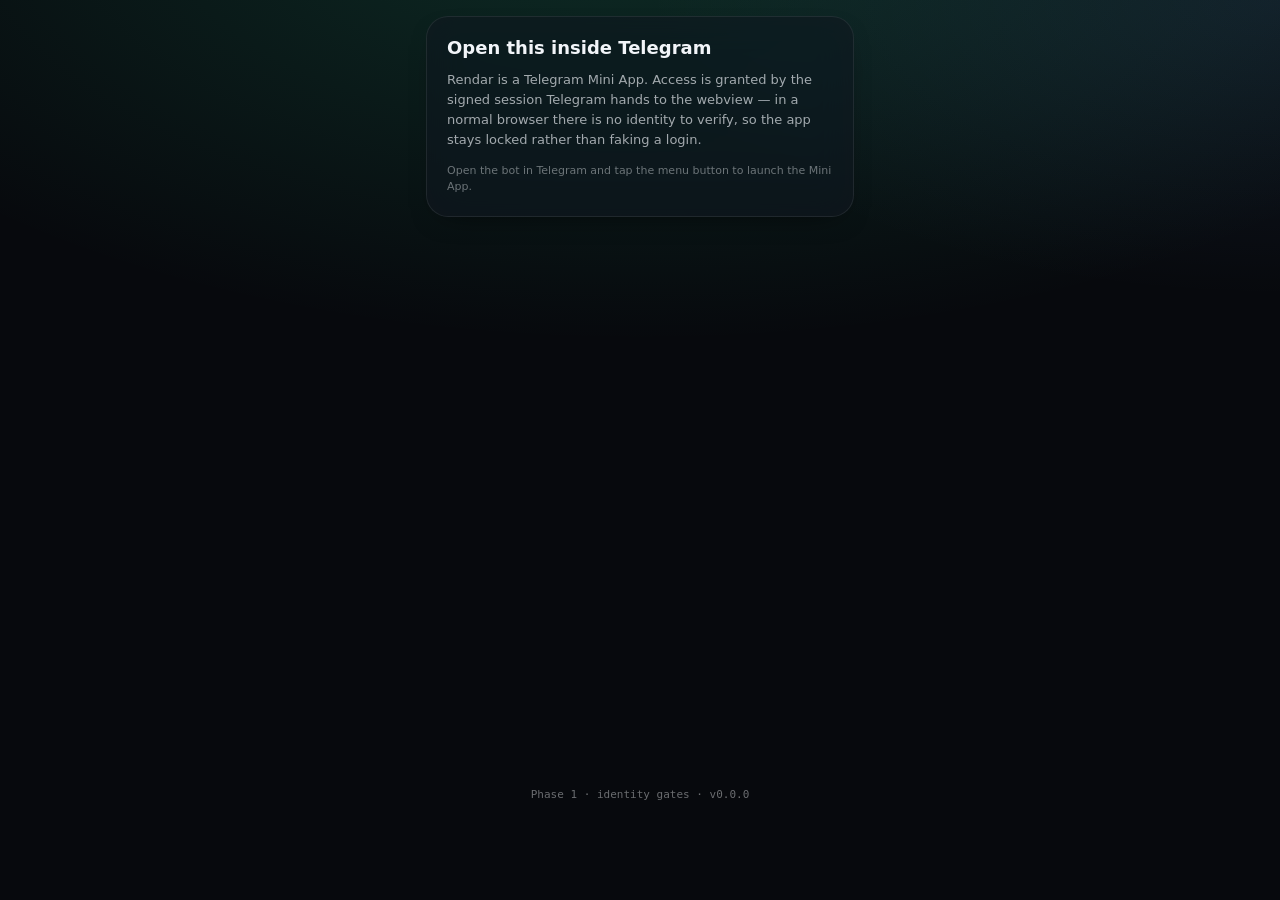
==== index.html @ be764ede "first upload" ====
<!doctype html>
<html lang="en" data-theme="dark">
  <head>
    <meta charset="utf-8" />
    <meta name="viewport" content="width=device-width, initial-scale=1, viewport-fit=cover, maximum-scale=1" />
    <meta name="color-scheme" content="dark" />
    <meta name="theme-color" content="#07090d" />
    <meta name="robots" content="noindex, nofollow" />
    <title>Rendar</title>
    <!-- Telegram's Mini App SDK. Loaded before the bundle so window.Telegram is ready. -->
    <script src="https://telegram.org/js/telegram-web-app.js"></script>
    <script type="module" crossorigin src="./assets/index-cd5sBOct.js"></script>
    <link rel="stylesheet" crossorigin href="./assets/index-Dy7bdmAU.css">
  </head>
  <body>
    <div id="root"></div>
    <noscript>This app requires JavaScript.</noscript>
  </body>
</html>
---- assets/index-Dy7bdmAU.css ----
:root{color-scheme:dark;--bg-base: #07090d;--bg-deep: #04060a;--surface-1: rgba(255, 255, 255, .045);--surface-2: rgba(255, 255, 255, .07);--surface-3: rgba(255, 255, 255, .1);--surface-solid: #0d1117;--hairline: rgba(255, 255, 255, .08);--hairline-strong: rgba(255, 255, 255, .14);--text-primary: #f2f5f9;--text-secondary: rgba(242, 245, 249, .66);--text-muted: rgba(242, 245, 249, .42);--accent: #2ee6a8;--accent-strong: #14c98e;--accent-soft: rgba(46, 230, 168, .14);--usdt: #26a17b;--gold: #f5c451;--gold-soft: rgba(245, 196, 81, .16);--danger: #ff5f6d;--danger-soft: rgba(255, 95, 109, .14);--warning: #ffb020;--info: #6ea8ff;--grad-brand: linear-gradient(135deg, #2ee6a8 0%, #26a17b 55%, #1d7c66 100%);--grad-card: linear-gradient(160deg, rgba(46, 230, 168, .16) 0%, rgba(38, 161, 123, .06) 42%, rgba(255, 255, 255, .02) 100%);--grad-gold: linear-gradient(135deg, #f7d67a 0%, #f5c451 50%, #d99b2b 100%);--grad-sheen: linear-gradient(115deg, transparent 20%, rgba(255, 255, 255, .14) 42%, transparent 62%);--grad-page: radial-gradient(120% 80% at 50% -10%, rgba(46, 230, 168, .16) 0%, transparent 60%), radial-gradient(90% 60% at 100% 0%, rgba(110, 168, 255, .1) 0%, transparent 55%), var(--bg-base);--glass-bg: rgba(18, 23, 31, .62);--glass-border: 1px solid var(--hairline);--glass-blur: saturate(160%) blur(18px);--shadow-soft: 0 10px 30px -18px rgba(0, 0, 0, .9);--shadow-lift: 0 22px 48px -28px rgba(0, 0, 0, .95);--glow-accent: 0 0 0 1px rgba(46, 230, 168, .22), 0 18px 42px -26px rgba(46, 230, 168, .55);--radius-sm: 10px;--radius-md: 16px;--radius-lg: 22px;--radius-xl: 28px;--radius-pill: 999px;--space-1: 4px;--space-2: 8px;--space-3: 12px;--space-4: 16px;--space-5: 20px;--space-6: 24px;--space-7: 32px;--space-8: 40px;--font-sans: "Inter", "Segoe UI", "Noto Sans Bengali", system-ui, -apple-system, sans-serif;--font-mono: "SF Mono", "JetBrains Mono", "Roboto Mono", ui-monospace, monospace;--fs-xs: 11px;--fs-sm: 13px;--fs-md: 15px;--fs-lg: 18px;--fs-xl: 22px;--fs-2xl: 30px;--fs-3xl: 38px;--ease-out: cubic-bezier(.22, 1, .36, 1);--ease-spring: cubic-bezier(.34, 1.56, .64, 1);--dur-fast: .14s;--dur-base: .24s;--dur-slow: .42s;--app-max-width: 460px;--nav-height: 64px;--safe-bottom: env(safe-area-inset-bottom, 0px);--safe-top: env(safe-area-inset-top, 0px)}@media(prefers-reduced-motion:reduce){:root{--dur-fast: 1ms;--dur-base: 1ms;--dur-slow: 1ms}}*,*:before,*:after{box-sizing:border-box}html,body,#root{height:100%}body{margin:0;font-family:var(--font-sans);font-size:var(--fs-md);color:var(--text-primary);background:var(--grad-page);background-attachment:fixed;-webkit-font-smoothing:antialiased;text-rendering:optimizeLegibility;overscroll-behavior-y:none}button{font:inherit;color:inherit;border:0;background:none;cursor:pointer}a{color:var(--accent);text-decoration:none}.app{min-height:100%;max-width:var(--app-max-width);margin:0 auto;padding:calc(var(--safe-top) + var(--space-4)) var(--space-4) calc(var(--nav-height) + var(--safe-bottom) + var(--space-6));display:flex;flex-direction:column;gap:var(--space-4)}.app__title{margin:0;font-size:var(--fs-xl);letter-spacing:-.02em}.app__subtitle{margin:0;color:var(--text-secondary);font-size:var(--fs-sm)}.glass{background:var(--glass-bg);border:var(--glass-border);border-radius:var(--radius-lg);-webkit-backdrop-filter:var(--glass-blur);backdrop-filter:var(--glass-blur);box-shadow:var(--shadow-soft)}.header{display:flex;align-items:center;gap:var(--space-3)}.header__identity{display:flex;align-items:center;gap:var(--space-3);min-width:0;flex:1}.avatar{width:44px;height:44px;border-radius:var(--radius-pill);display:grid;place-items:center;font-weight:700;color:#05130f;background:var(--grad-brand);box-shadow:var(--glow-accent);flex:none;overflow:hidden}.avatar img{width:100%;height:100%;object-fit:cover}.header__name{font-weight:650;font-size:var(--fs-md);white-space:nowrap;overflow:hidden;text-overflow:ellipsis}.header__id{font-family:var(--font-mono);font-size:var(--fs-xs);color:var(--text-muted);white-space:nowrap;overflow:hidden;text-overflow:ellipsis}.icon-button{position:relative;width:42px;height:42px;border-radius:var(--radius-pill);display:grid;place-items:center;color:var(--text-secondary);background:var(--surface-1);border:var(--glass-border);transition:transform var(--dur-fast) var(--ease-out),color var(--dur-fast) var(--ease-out)}.icon-button:hover{color:var(--text-primary)}.icon-button:active{transform:scale(.94)}.badge{position:absolute;top:-3px;right:-3px;min-width:18px;height:18px;padding:0 5px;border-radius:var(--radius-pill);background:var(--danger);color:#fff;font-size:10px;font-weight:700;display:grid;place-items:center;box-shadow:0 0 0 2px var(--bg-base)}.balance{position:relative;overflow:hidden;padding:var(--space-5);border-radius:var(--radius-xl);background:var(--grad-card),var(--surface-solid);border:var(--glass-border);box-shadow:var(--shadow-lift)}.balance:after{content:"";position:absolute;inset:0;background:var(--grad-sheen);opacity:.5;pointer-events:none;animation:sheen 6s var(--ease-out) infinite}@keyframes sheen{0%,to{transform:translate(-30%);opacity:.16}50%{transform:translate(30%);opacity:.42}}.balance__label{display:flex;align-items:center;gap:var(--space-2);font-size:var(--fs-xs);letter-spacing:.14em;text-transform:uppercase;color:var(--text-secondary)}.balance__amount{margin-top:var(--space-3);font-family:var(--font-mono);font-size:var(--fs-3xl);font-weight:650;letter-spacing:-.03em;font-variant-numeric:tabular-nums;display:flex;align-items:baseline;gap:6px}.balance__amount .unit{font-size:var(--fs-md);color:var(--text-secondary);letter-spacing:.08em}.balance__meta{margin-top:var(--space-4);display:flex;gap:var(--space-4);flex-wrap:wrap}.balance__meta-item{font-size:var(--fs-xs);color:var(--text-muted)}.balance__meta-item strong{display:block;margin-top:2px;font-family:var(--font-mono);font-size:var(--fs-sm);color:var(--text-secondary);font-weight:500}.panel{padding:var(--space-5);display:flex;flex-direction:column;gap:var(--space-3)}.panel__title{margin:0;font-size:var(--fs-md);font-weight:650}.panel__body{margin:0;color:var(--text-secondary);font-size:var(--fs-sm);line-height:1.55}.panel__hint{margin:0;color:var(--text-muted);font-size:var(--fs-xs);line-height:1.5}.pill-row{display:flex;flex-wrap:wrap;gap:var(--space-2)}.pill{padding:6px 12px;border-radius:var(--radius-pill);background:var(--surface-1);border:var(--glass-border);font-size:var(--fs-xs);color:var(--text-secondary);font-family:var(--font-mono)}.pill--accent{color:var(--accent);background:var(--accent-soft);border-color:#2ee6a83d}.pill--warning{color:var(--warning);background:#ffb0201f;border-color:#ffb02042}.button{padding:13px 18px;border-radius:var(--radius-md);font-weight:650;font-size:var(--fs-sm);color:#05130f;background:var(--grad-brand);box-shadow:var(--glow-accent);transition:transform var(--dur-fast) var(--ease-out),filter var(--dur-fast) var(--ease-out)}.button:hover{filter:brightness(1.06)}.button:active{transform:scale(.98)}.button--ghost{color:var(--text-primary);background:var(--surface-2);box-shadow:none;border:var(--glass-border)}.skeleton{position:relative;overflow:hidden;background:var(--surface-1);border-radius:var(--radius-sm)}.skeleton:after{content:"";position:absolute;inset:0;transform:translate(-100%);background:linear-gradient(90deg,transparent,rgba(255,255,255,.08),transparent);animation:shimmer 1.4s infinite}@keyframes shimmer{to{transform:translate(100%)}}.nav{position:fixed;bottom:0;left:50%;transform:translate(-50%);width:100%;max-width:var(--app-max-width);height:calc(var(--nav-height) + var(--safe-bottom));padding-bottom:var(--safe-bottom);display:grid;grid-template-columns:repeat(5,1fr);align-items:center;background:#07090dd1;-webkit-backdrop-filter:var(--glass-blur);backdrop-filter:var(--glass-blur);border-top:1px solid var(--hairline);z-index:20}.nav__item{height:100%;display:flex;flex-direction:column;align-items:center;justify-content:center;gap:3px;color:var(--text-muted);font-size:10px;font-weight:600;letter-spacing:.02em;transition:color var(--dur-fast) var(--ease-out)}.nav__item svg{width:22px;height:22px;stroke-width:1.7}.nav__item[aria-current=page]{color:var(--accent)}.nav__item[aria-current=page] svg{filter:drop-shadow(0 0 10px rgba(46,230,168,.45))}.nav__item:not([aria-current=page]):hover{color:var(--text-secondary)}.state{display:flex;flex-direction:column;gap:var(--space-3);align-items:flex-start}.state__title{margin:0;font-size:var(--fs-lg);font-weight:650}.error-text{color:var(--danger);font-size:var(--fs-sm);margin:0}.footer-note{margin-top:auto;padding-top:var(--space-4);text-align:center;color:var(--text-muted);font-size:var(--fs-xs);font-family:var(--font-mono)}.header__actions{display:flex;align-items:center;gap:var(--space-2);flex:none}.locale-button{width:auto;padding:0 12px 0 10px;gap:6px;grid-auto-flow:column;font-size:var(--fs-xs);font-weight:650}.locale-button svg{width:18px;height:18px}.locale-button__label{color:var(--text-secondary);letter-spacing:.04em}.locale-button:disabled{opacity:.55}.gate{gap:var(--space-4);animation:rise var(--dur-slow) var(--ease-out) both}@keyframes rise{0%{opacity:0;transform:translateY(10px)}to{opacity:1;transform:translateY(0)}}.gate__title{margin:0;font-size:var(--fs-xl);font-weight:680;letter-spacing:-.02em;line-height:1.24}.gate__list{list-style:none;margin:0;padding:0;display:flex;flex-direction:column;gap:var(--space-3)}.gate__row{display:flex;flex-direction:column;gap:var(--space-2);padding:var(--space-3) var(--space-4);border-radius:var(--radius-md);background:var(--surface-1);border:var(--glass-border);transition:border-color var(--dur-base) var(--ease-out)}.gate__row--member{border-color:#2ee6a83d}.gate__row--error{border-color:#ff5f6d47}.gate__row-head{display:flex;align-items:center;justify-content:space-between;gap:var(--space-3)}.gate__row-title{font-weight:640;font-size:var(--fs-sm);min-width:0;overflow:hidden;text-overflow:ellipsis;white-space:nowrap}.gate__row-actions{display:flex;align-items:center;justify-content:space-between;gap:var(--space-3)}.gate__row-actions .button{padding:9px 16px;font-size:var(--fs-xs)}.gate__checked{font-family:var(--font-mono);font-size:10px;color:var(--text-muted)}.button:disabled{opacity:.5;cursor:not-allowed;filter:none}.pill--danger{color:var(--danger);background:var(--danger-soft);border-color:#ff5f6d4d}.toasts{position:fixed;left:50%;transform:translate(-50%);bottom:calc(var(--nav-height) + var(--safe-bottom) + var(--space-4));width:min(calc(100% - 2 * var(--space-4)),var(--app-max-width));display:flex;flex-direction:column;gap:var(--space-2);z-index:40;pointer-events:none}.toast{pointer-events:auto;text-align:left;padding:11px 14px;border-radius:var(--radius-md);font-size:var(--fs-sm);line-height:1.4;color:var(--text-primary);background:#12171ff0;border:var(--glass-border);box-shadow:var(--shadow-lift);-webkit-backdrop-filter:var(--glass-blur);backdrop-filter:var(--glass-blur);animation:toast-in var(--dur-base) var(--ease-spring) both}.toast--success{border-color:#2ee6a852;color:var(--accent)}.toast--error{border-color:#ff5f6d57;color:var(--danger)}@keyframes toast-in{0%{opacity:0;transform:translateY(8px) scale(.98)}to{opacity:1;transform:translateY(0) scale(1)}}
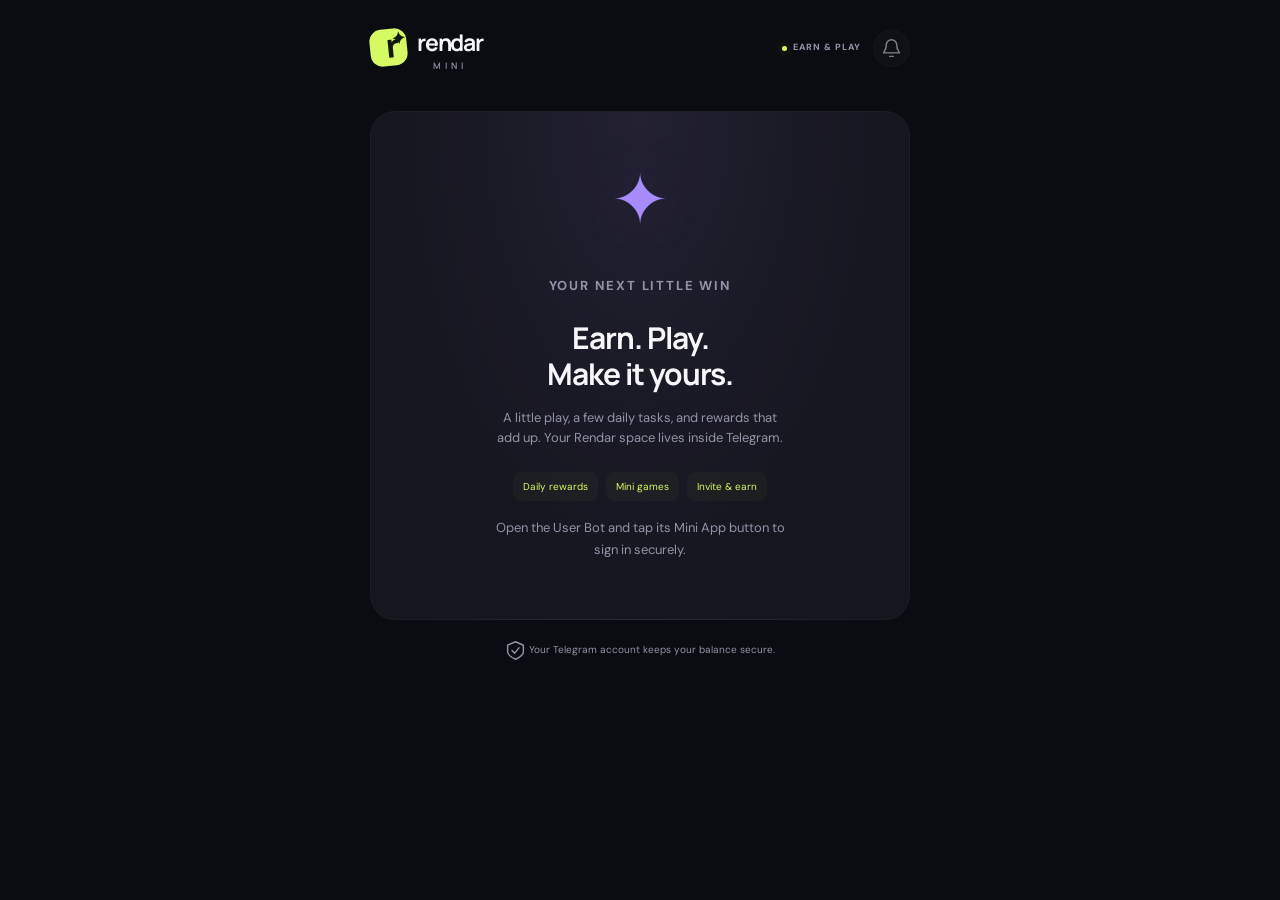
==== commit ef48394e: "feat: publish new Rendar user app and secure admin entry" ====
--- a/index.html
+++ b/index.html
@@ -1,20 +1,19 @@
-<!doctype html>
-<html lang="en" data-theme="dark">
-  <head>
-    <meta charset="utf-8" />
-    <meta name="viewport" content="width=device-width, initial-scale=1, viewport-fit=cover, maximum-scale=1" />
-    <meta name="color-scheme" content="dark" />
-    <meta name="theme-color" content="#07090d" />
-    <meta name="robots" content="noindex, nofollow" />
-    <title>Rendar</title>
-    <!-- Telegram's Mini App SDK. Loaded before the bundle so window.Telegram is ready. -->
-    <script src="https://telegram.org/js/telegram-web-app.js"></script>
-    <script type="module" crossorigin src="./assets/index-cd5sBOct.js"></script>
-    <link rel="stylesheet" crossorigin href="./assets/index-Dy7bdmAU.css">
-  </head>
-  <body>
-    <div id="root"></div>
-    <noscript>This app requires JavaScript.</noscript>-
-  </body>
-</html>
+<!doctype html>
+<html lang="en" data-theme="dark">
+  <head>
+    <meta charset="utf-8" />
+    <meta name="viewport" content="width=device-width, initial-scale=1, viewport-fit=cover" />
+    <meta name="color-scheme" content="dark" />
+    <meta name="theme-color" content="#0b0c11" />
+    <meta name="robots" content="noindex, nofollow" />
+    <title>Rendar · Your daily little wins</title>
+    <script src="https://telegram.org/js/telegram-web-app.js"></script>
+    <script async src="https://sad.adsgram.ai/js/sad.min.js"></script>
+    <script type="module" crossorigin src="./assets/index-B8N6d_7d.js"></script>
+    <link rel="stylesheet" crossorigin href="./assets/index-BoU1CZEX.css">
+  </head>
+  <body>
+    <div id="root"></div>
+    <noscript>This app requires JavaScript. Open it through the User Bot in Telegram.</noscript>
+  </body>
+</html>
--- a/assets/index-BoU1CZEX.css
+++ b/assets/index-BoU1CZEX.css
@@ -0,0 +1 @@
+@import"https://fonts.googleapis.com/css2?family=DM+Sans:wght@400;500;600;700&family=Manrope:wght@400;500;600;700;800&display=swap";:root{color-scheme:dark;--bg-base: #07090d;--bg-deep: #04060a;--surface-1: rgba(255, 255, 255, .045);--surface-2: rgba(255, 255, 255, .07);--surface-3: rgba(255, 255, 255, .1);--surface-solid: #0d1117;--hairline: rgba(255, 255, 255, .08);--hairline-strong: rgba(255, 255, 255, .14);--text-primary: #f2f5f9;--text-secondary: rgba(242, 245, 249, .66);--text-muted: rgba(242, 245, 249, .42);--accent: #2ee6a8;--accent-strong: #14c98e;--accent-soft: rgba(46, 230, 168, .14);--usdt: #26a17b;--gold: #f5c451;--gold-soft: rgba(245, 196, 81, .16);--danger: #ff5f6d;--danger-soft: rgba(255, 95, 109, .14);--warning: #ffb020;--info: #6ea8ff;--grad-brand: linear-gradient(135deg, #2ee6a8 0%, #26a17b 55%, #1d7c66 100%);--grad-card: linear-gradient(160deg, rgba(46, 230, 168, .16) 0%, rgba(38, 161, 123, .06) 42%, rgba(255, 255, 255, .02) 100%);--grad-gold: linear-gradient(135deg, #f7d67a 0%, #f5c451 50%, #d99b2b 100%);--grad-sheen: linear-gradient(115deg, transparent 20%, rgba(255, 255, 255, .14) 42%, transparent 62%);--grad-page: radial-gradient(120% 80% at 50% -10%, rgba(46, 230, 168, .16) 0%, transparent 60%), radial-gradient(90% 60% at 100% 0%, rgba(110, 168, 255, .1) 0%, transparent 55%), var(--bg-base);--glass-bg: rgba(18, 23, 31, .62);--glass-border: 1px solid var(--hairline);--glass-blur: saturate(160%) blur(18px);--shadow-soft: 0 10px 30px -18px rgba(0, 0, 0, .9);--shadow-lift: 0 22px 48px -28px rgba(0, 0, 0, .95);--glow-accent: 0 0 0 1px rgba(46, 230, 168, .22), 0 18px 42px -26px rgba(46, 230, 168, .55);--radius-sm: 10px;--radius-md: 16px;--radius-lg: 22px;--radius-xl: 28px;--radius-pill: 999px;--space-1: 4px;--space-2: 8px;--space-3: 12px;--space-4: 16px;--space-5: 20px;--space-6: 24px;--space-7: 32px;--space-8: 40px;--font-sans: "Inter", "Segoe UI", "Noto Sans Bengali", system-ui, -apple-system, sans-serif;--font-mono: "SF Mono", "JetBrains Mono", "Roboto Mono", ui-monospace, monospace;--fs-xs: 11px;--fs-sm: 13px;--fs-md: 15px;--fs-lg: 18px;--fs-xl: 22px;--fs-2xl: 30px;--fs-3xl: 38px;--ease-out: cubic-bezier(.22, 1, .36, 1);--ease-spring: cubic-bezier(.34, 1.56, .64, 1);--dur-fast: .14s;--dur-base: .24s;--dur-slow: .42s;--app-max-width: 460px;--nav-height: 64px;--safe-bottom: env(safe-area-inset-bottom, 0px);--safe-top: env(safe-area-inset-top, 0px)}@media(prefers-reduced-motion:reduce){:root{--dur-fast: 1ms;--dur-base: 1ms;--dur-slow: 1ms}}:root{--bg:#0b0c11;--surface:#15161e;--surface2:#1c1e29;--line:#ffffff0d;--ink:#f7f7fa;--muted:#9293a6;--purple:#a78bfa;--violet:#7c5cf6;--lime:#d5fa64;--red:#fc8f9c;--green:#a7e8b6;--nav-height:86px}*{box-sizing:border-box}body{margin:0;background:var(--bg);color:var(--ink);font-family:DM Sans,system-ui,-apple-system,sans-serif;font-size:14px;line-height:1.55;-webkit-tap-highlight-color:transparent}button,input,select,textarea{font:inherit}button,a{touch-action:manipulation}button{cursor:pointer}button:disabled{opacity:.5;cursor:not-allowed}button:focus-visible,a:focus-visible,input:focus-visible,select:focus-visible{outline:2px solid var(--lime);outline-offset:3px}button{color:inherit}a{color:inherit;text-decoration:none}button{border:0}svg{width:21px;height:21px;flex:none;vertical-align:middle}h1,h2,h3,p{margin:0}h1,h2,h3,strong,.money{font-family:Manrope,system-ui,sans-serif}h1{font-size:28px;line-height:1.2;letter-spacing:-1px}h2{font-size:18px;letter-spacing:-.5px}h3{font-size:15px}.app-shell{max-width:600px;margin:auto;min-height:100dvh;padding:0 20px calc(var(--nav-height) + 28px + env(safe-area-inset-bottom))}.topbar{display:flex;align-items:center;justify-content:space-between;height:86px;gap:10px}.brand{display:flex;align-items:center;gap:10px}.brand-mark{width:37px;height:37px;background:var(--lime);border-radius:12px;color:#12180b;font-family:Manrope;font-size:33px;font-weight:800;line-height:33px;padding-left:8px;position:relative;transform:rotate(-6deg)}.brand-mark>span{font-size:17px;position:absolute;right:1px;top:-7px}.brand>strong{font-size:23px;letter-spacing:-1.2px}.brand strong span{display:block;font-size:9px;letter-spacing:4px;text-transform:uppercase;font-weight:600;color:var(--muted);line-height:10px}.top-actions{display:flex;align-items:center;gap:12px}.live-pill{font-size:9px;font-weight:800;letter-spacing:1px;color:var(--muted);display:flex;align-items:center;gap:6px}.live-pill i{width:5px;height:5px;background:var(--lime);border-radius:50%;box-shadow:0 0 8px #d5fa6460}.icon-button{height:37px;width:37px;background:var(--surface);border:1px solid var(--line);border-radius:50%;display:grid;place-items:center}.page-heading{display:flex;align-items:end;justify-content:space-between;margin:8px 0 24px}.eyebrow{font-size:10px;letter-spacing:1.8px;text-transform:uppercase;font-weight:700;color:var(--muted);margin-bottom:7px}.subtitle{color:var(--muted);font-size:13px;margin-top:9px}.greeting-line{font-size:13px;color:var(--muted);margin-bottom:7px;display:flex;align-items:center;gap:6px}.avatar{width:42px;height:42px;border:1px solid #d5fa6440;background:#d5fa6410;display:grid;place-items:center;color:var(--lime);font-weight:800;border-radius:15px}.balance-card{position:relative;overflow:hidden;border-radius:24px;background:linear-gradient(120deg,#8765ef,#a88aff 65%,#c1a8ff);padding:24px;color:#17102f;min-height:201px;box-shadow:0 14px 40px #5030ae1a}.balance-card:after{content:"✦";position:absolute;font-size:205px;right:-8px;top:-45px;line-height:1;transform:rotate(18deg);color:#ffffff13;pointer-events:none}.balance-label{display:flex;align-items:center;gap:8px;font-size:12px;font-weight:600;opacity:.8}.balance-label button{padding:0;background:none;opacity:.6}.balance-label svg{width:15px;height:15px}.balance-amount{font-size:43px;font-weight:800;letter-spacing:-2px;line-height:1.3;margin-top:12px;position:relative;z-index:1}.balance-amount small{font-size:13px;letter-spacing:0;font-weight:600;opacity:.6;margin-left:5px}.balance-bottom{display:flex;justify-content:space-between;align-items:center;position:relative;z-index:1;margin-top:23px}.balance-note{font-size:10px;display:flex;gap:5px;align-items:center;opacity:.75}.balance-note svg{width:13px;height:13px}.pill-button{border-radius:30px;padding:9px 15px;font-size:11px;font-weight:800;display:inline-flex;align-items:center;justify-content:center;gap:5px;background:#19112e;color:#fff}.pill-button svg{width:13px;height:13px}.section-header{display:flex;align-items:center;justify-content:space-between;margin:27px 0 14px}.section-header h2{font-size:17px}.text-link{font-size:11px;color:var(--muted);background:none;padding:4px 0}.text-link svg{width:12px;height:12px}.ad-card{display:flex;align-items:center;gap:15px;border-radius:20px;background:var(--surface);border:1px solid var(--line);padding:19px 17px}.ad-icon{height:49px;width:49px;border-radius:16px;display:grid;place-items:center;color:var(--lime);background:#d5fa6410;flex:none}.ad-icon svg{width:25px;height:25px}.ad-copy{flex:1}.ad-copy p{color:var(--muted);font-size:11px;margin-top:4px}.small-tag{font-size:8px;color:var(--lime);background:#d5fa6412;border-radius:4px;padding:3px 5px;letter-spacing:.7px;vertical-align:middle;margin-left:5px}.reward-tag{font-size:10px;color:var(--lime);font-weight:700;margin-top:5px}.arrow-button{background:#2d3040;color:#d4d4de;width:32px;height:32px;border-radius:50%;display:grid;place-items:center}.arrow-button svg{width:15px;height:15px}.feature-grid{display:grid;grid-template-columns:1fr 1fr;gap:13px;margin-top:14px}.feature-card{padding:17px;border:1px solid var(--line);border-radius:21px;position:relative;overflow:hidden;min-height:181px;background:var(--surface)}.feature-card p{font-size:10px;color:var(--muted);margin-top:4px}.feature-card .feature-art{height:62px;display:flex;align-items:center;margin-bottom:10px}.feature-card .feature-art>svg{width:44px;height:44px;color:var(--lime)}.feature-card .small-button{margin-top:13px}.wheel-mini{width:61px;height:61px;border-radius:50%;border:5px solid #343241;background:conic-gradient(var(--purple) 0deg 60deg,#292535 60deg 120deg,var(--lime) 120deg 180deg,#292535 180deg 240deg,var(--purple) 240deg 300deg,#292535 300deg);box-shadow:0 0 0 2px #a78bfa30;position:relative;transform:rotate(-15deg)}.wheel-mini:after{content:"✦";display:grid;place-items:center;position:absolute;inset:16px;background:#15161e;border-radius:50%;color:var(--lime);font-size:10px}.wheel-mini:before{content:"";position:absolute;z-index:1;top:-9px;left:21px;border-left:4px solid transparent;border-right:4px solid transparent;border-top:8px solid var(--lime)}.small-button{font-size:10px;padding:7px 11px;border:1px solid #ffffff12;background:#ffffff06;border-radius:8px;font-weight:600;display:inline-flex;align-items:center;gap:5px}.small-button svg{width:12px;height:12px}.bonus-art{font-size:43px;filter:drop-shadow(0 4px 10px #d5fa6415)}.slider{min-height:119px;position:relative;background:linear-gradient(110deg,#22252d,#171b20);border-radius:20px;padding:20px;margin-top:22px;overflow:hidden;border:1px solid #d5fa640e}.slider .eyebrow{font-size:8px;color:var(--lime);margin:0 0 6px}.slider h3{font-size:18px;max-width:78%;line-height:1.3}.slider p{color:var(--muted);font-size:10px;margin-top:6px;max-width:75%}.slider img{position:absolute;right:0;top:0;width:33%;height:100%;object-fit:cover;opacity:.65;mask-image:linear-gradient(90deg,transparent,#000)}.slider-symbol{position:absolute;right:20px;top:19px;font-size:58px;color:var(--lime);opacity:.8;transform:rotate(-15deg)}.slider-dots{display:flex;gap:4px;position:absolute;bottom:12px;right:17px}.slider-dots i{width:4px;height:4px;background:#ffffff25;border-radius:50%}.slider-dots i.active{width:12px;background:var(--lime);border-radius:3px}.bottom-nav{position:fixed;bottom:0;left:50%;transform:translate(-50%);width:min(100%,600px);height:calc(var(--nav-height) + env(safe-area-inset-bottom));padding:13px 9px calc(14px + env(safe-area-inset-bottom));background:#111219f2;backdrop-filter:blur(24px);border-top:1px solid #ffffff0a;display:grid;grid-template-columns:repeat(5,1fr);z-index:20}.nav-item{background:none;color:#737587;display:flex;align-items:center;justify-content:center;flex-direction:column;gap:6px;font-size:9px;font-weight:600;position:relative}.nav-item svg{height:21px;width:21px}.nav-item.active{color:var(--lime)}.nav-item.active:before{content:"";height:2px;width:22px;background:var(--lime);position:absolute;top:-13px;border-radius:2px;box-shadow:0 0 14px #d5fa6420}.card{background:var(--surface);border:1px solid var(--line);border-radius:20px;padding:19px;margin-bottom:13px}.empty-state{text-align:center;padding:31px 20px;color:var(--muted);font-size:12px}.empty-state svg{display:block;margin:0 auto 11px;width:29px;height:29px;color:#6b657d}.empty-state h3{color:#d4d1df;margin-bottom:6px;font-size:14px}.task-card{display:flex;gap:13px;align-items:center}.task-icon{background:#a78bfa14;color:var(--purple);border-radius:13px;height:43px;width:43px;display:grid;place-items:center;flex:none}.task-copy{flex:1}.task-copy h3{font-size:13px}.task-copy p{font-size:10px;color:var(--muted);margin-top:4px}.task-action{display:flex;flex-direction:column;align-items:end;gap:6px}.task-action .reward-tag{margin:0}.primary-button{display:inline-flex;justify-content:center;align-items:center;gap:8px;width:100%;padding:14px 18px;background:var(--lime);color:#1b240b;border-radius:13px;font-weight:800;font-size:12px}.primary-button svg{height:17px;width:17px}.secondary-button{background:#252735;color:#e3e3ee;padding:12px 18px;border-radius:12px;font-weight:600;font-size:12px;display:flex;gap:8px;align-items:center;justify-content:center}.primary-button.purple{background:var(--purple);color:#1f1535}.game-grid{display:grid;gap:14px}.game-card{display:flex;gap:18px;align-items:center;padding:20px}.game-art{display:grid;place-items:center;width:66px;height:66px;border-radius:19px;font-size:29px;flex:none;background:linear-gradient(140deg,#a78bfa30,#a78bfa08);color:var(--purple)}.game-card:nth-child(2) .game-art{background:#d5fa6412;color:var(--lime)}.game-card:nth-child(3) .game-art{background:#70d8f712;color:#70d8f7}.game-card p{font-size:11px;color:var(--muted);margin:5px 0 11px}.game-card .small-button{background:#ffffff08}.wallet-balance{padding:23px;border-radius:21px;background:linear-gradient(120deg,#1d2030,#171923);margin-bottom:18px}.wallet-balance .money{font-size:35px;font-weight:800;letter-spacing:-1px;margin:7px 0 20px}.two-buttons{display:grid;grid-template-columns:1fr 1fr;gap:10px}.tabs{display:flex;background:var(--surface);padding:5px;border:1px solid var(--line);border-radius:13px;gap:5px;margin:18px 0}.tab-button{background:none;padding:10px 5px;border-radius:9px;flex:1;color:var(--muted);font-size:11px}.tab-button.active{background:#2a2b38;color:#fff}.history-row{display:flex;gap:11px;align-items:center;border-bottom:1px solid var(--line);padding:14px 0}.history-row:last-child{border:0}.history-icon{background:#ffffff05;width:34px;height:34px;border-radius:10px;display:grid;place-items:center;color:var(--muted)}.history-icon svg{width:16px;height:16px}.history-copy{flex:1;min-width:0}.history-copy strong{font-size:11px;display:block}.history-copy small{color:var(--muted);font-size:9px}.history-amount{text-align:right}.history-amount strong{display:block;font-size:12px}.badge{display:inline-block;font-size:8px;background:#ffffff07;padding:2px 6px;border-radius:5px;color:var(--muted);text-transform:capitalize;margin-top:4px}.badge.paid,.badge.approved,.badge.completed{color:var(--green);background:#a7e8b60c}.badge.pending{color:#f5d38a;background:#f5d38a0c}.badge.rejected{color:var(--red);background:#fc8f9c0c}.profile-hero{display:flex;gap:16px;align-items:center;padding:24px}.profile-hero .avatar{width:59px;height:59px;border-radius:20px;font-size:21px}.profile-hero p{color:var(--muted);font-size:11px;margin-top:5px}.referral-card{background:linear-gradient(120deg,#22212f,#191923)}.referral-stats{display:flex;gap:30px;margin:18px 0}.referral-stats strong{font-size:22px;display:block;color:var(--lime)}.referral-stats span{font-size:10px;color:var(--muted)}.copy-field{display:flex;gap:8px;align-items:center;background:#0002;border:1px solid #ffffff0b;padding:11px;border-radius:11px;margin:15px 0}.copy-field code{min-width:0;overflow:hidden;text-overflow:ellipsis;white-space:nowrap;flex:1;font-size:10px;color:#b2aec4}.copy-field button{background:none;color:var(--lime);padding:0}.copy-field svg{width:17px;height:17px}.hint{font-size:10px;color:var(--muted);line-height:1.65;margin:12px 0}.form-field{display:flex;flex-direction:column;gap:7px;margin:14px 0}.form-field label{font-size:11px;font-weight:600;color:#c2c2d1}.form-field input,.form-field select,.form-field textarea{width:100%;border:1px solid #ffffff12;background:#101117;color:#f5f5f7;padding:12px 13px;border-radius:11px;outline-offset:0}.form-field input::placeholder{color:#626477}.form-field textarea{min-height:80px;resize:vertical}.input-row{display:flex;gap:8px}.input-row input{min-width:0;flex:1;background:#101117;border:1px solid #ffffff12;padding:12px;border-radius:10px;color:var(--ink)}.input-row button{width:auto;padding:12px 18px}.announcement{background:#d5fa640c;border:1px solid #d5fa6415;color:#d6e8a6;border-radius:12px;font-size:11px;padding:12px 14px;margin-bottom:18px}.maintenance{text-align:center;padding:55px 20px}.maintenance>svg{width:47px;height:47px;color:var(--purple);margin-bottom:20px}.maintenance p{color:var(--muted);margin:13px 0 20px}.guest-card{margin-top:15px;text-align:center;border-radius:25px;padding:35px 23px;background:radial-gradient(ellipse at top,#a78bfa18,transparent 65%),var(--surface);border:1px solid #ffffff08}.guest-art{font-size:70px;margin-bottom:20px;color:var(--purple);filter:drop-shadow(0 0 30px #a78bfa20)}.guest-card h1{font-size:30px}.guest-card p{max-width:290px;margin:16px auto 24px;font-size:13px;color:var(--muted)}.guest-features{display:flex;justify-content:center;gap:8px;flex-wrap:wrap}.guest-features span{font-size:10px;color:var(--lime);background:#d5fa6408;padding:7px 10px;border-radius:8px}.guest-note{font-size:10px;color:var(--muted);padding:20px;text-align:center}.toast{position:fixed;bottom:calc(105px + env(safe-area-inset-bottom));left:50%;transform:translate(-50%,12px);max-width:min(90vw,480px);width:max-content;padding:13px 18px;border-radius:13px;background:#303044;border:1px solid #ffffff12;box-shadow:0 10px 30px #0004;color:#f5f5f8;font-size:12px;z-index:100;opacity:0;pointer-events:none;transition:.2s;white-space:pre-wrap}.toast.show{opacity:1;transform:translate(-50%)}.toast.error{border-color:#fc8f9c55;color:#ffc1ca}dialog{border:1px solid #ffffff12;background:#171820;color:#fff;border-radius:25px;padding:24px;width:min(90vw,430px);max-height:85dvh;overflow:auto;box-shadow:0 30px 100px #0008}dialog::backdrop{background:#05060bcc;backdrop-filter:blur(5px)}.modal-heading{display:flex;justify-content:space-between;align-items:center;margin-bottom:14px;gap:10px}.modal-heading h2{font-size:20px}.modal-heading .icon-button{width:29px;height:29px}.modal-heading svg{width:16px;height:16px}.modal-description{color:var(--muted);font-size:12px;margin-bottom:18px}.spin-wrap{position:relative;width:235px;height:235px;margin:28px auto}.spin-pointer{position:absolute;left:calc(50% - 11px);top:-11px;border-left:11px solid transparent;border-right:11px solid transparent;border-top:24px solid var(--lime);z-index:3;filter:drop-shadow(0 2px 3px #0005)}.spin-wheel{height:100%;width:100%;border-radius:50%;border:8px solid #30303e;background:conic-gradient(#a78bfa 0deg 60deg,#302a43 60deg 120deg,#d5fa64 120deg 180deg,#302a43 180deg 240deg,#a78bfa 240deg 300deg,#302a43 300deg);box-shadow:0 0 0 2px #a78bfa30,0 0 50px #a78bfa0a;transition:transform 4s cubic-bezier(.15,.8,.15,1)}.spin-wheel:after{content:"✦";position:absolute;inset:88px;border-radius:50%;background:#191a24;display:grid;place-items:center;color:var(--lime);font-size:24px;border:3px solid #ffffff18}.prize-list{display:flex;flex-wrap:wrap;gap:5px;justify-content:center;margin:20px 0}.prize-list span{font-size:9px;padding:5px 7px;border-radius:6px;background:#ffffff05;color:var(--muted)}.result-banner{padding:16px;border-radius:12px;background:#d5fa640c;color:var(--lime);text-align:center;font-weight:700;margin:15px 0}.game-challenge{font-size:38px;letter-spacing:3px;font-weight:800;text-align:center;padding:26px 10px;border-radius:16px;background:#a78bfa0a;color:#d3c3ff;margin:20px 0;min-height:110px}.game-options{display:grid;grid-template-columns:repeat(3,1fr);gap:8px}.game-options button{width:auto;padding:12px 7px}.loading{padding:80px 20px;text-align:center;color:var(--muted);font-size:12px}.spinner{display:inline-block;width:25px;height:25px;border:2px solid #a78bfa25;border-top-color:var(--purple);border-radius:50%;animation:rotate .75s linear infinite;margin-bottom:12px}.inline-error{padding:20px;color:var(--red);background:#fc8f9c08;border:1px solid #fc8f9c20;border-radius:16px}.inline-error p{font-size:12px;margin-bottom:14px}.noscript{padding:40px}.footer-note{font-size:9px;color:#626476;text-align:center;margin-top:22px}.count-chip{padding:5px 9px;border:1px solid #ffffff10;border-radius:7px;font-size:9px;color:var(--muted)}.notification-item{padding:14px 0;border-bottom:1px solid var(--line)}.notification-item:last-child{border:0}.notification-item p{font-size:12px;white-space:pre-wrap}.notification-item small{color:var(--muted);font-size:9px}.deposit-instructions{padding:13px;border-radius:11px;background:#d5fa6407;border:1px solid #d5fa6410;font-size:11px;white-space:pre-wrap;overflow-wrap:anywhere;color:#d4dec4}.balance-hidden{letter-spacing:6px}@keyframes rotate{to{transform:rotate(360deg)}}@media(min-width:600px){.app-shell{padding-left:30px;padding-right:30px}.topbar{height:96px}.feature-card{min-height:190px}.balance-card{padding:27px}.bottom-nav{border-left:1px solid var(--line);border-right:1px solid var(--line);border-radius:22px 22px 0 0}}@media(max-width:360px){.app-shell{padding-left:15px;padding-right:15px}.top-actions{gap:7px}.live-pill{font-size:8px}.balance-amount{font-size:37px}.feature-card{padding:14px}.ad-card{gap:10px;padding:16px 13px}.ad-copy h3{font-size:13px}}@media(prefers-reduced-motion:reduce){*{scroll-behavior:auto!important}.spin-wheel{transition:transform .1s}.spinner{animation:none}.toast{transition:none}}.brand{background:none;padding:0;color:var(--ink)}.no-margin{margin:0}.slider-link{color:var(--lime);margin-top:8px}.channel-link{color:var(--purple)}.centered{text-align:center}.games-subtitle{margin:-10px 0 23px}.game-teaser{display:flex;align-items:center;gap:14px;width:100%;text-align:left;color:var(--ink)}.game-teaser>div:nth-child(2){flex:1}.game-teaser .hint{margin:3px 0 0}.guest-open{margin-top:24px}.friend-avatar{width:33px;height:33px;border-radius:10px}.referral-card>.section-header{margin:0 0 8px}.game-versus{color:var(--muted);font-size:20px;padding:0 12px}.wallet-balance small{font-size:11px;font-weight:500;color:var(--muted)}.balance-amount{font-size:clamp(24px,7.2vw,38px);letter-spacing:-1.5px;overflow-wrap:anywhere}.balance-amount small{font-size:10px;letter-spacing:0;display:inline-block}.history-amount{max-width:48%;overflow-wrap:anywhere}.history-amount strong{font-size:11px}.app-shell main{min-height:45vh}.history-net{display:block;color:var(--muted);font-size:9px;margin-top:2px}
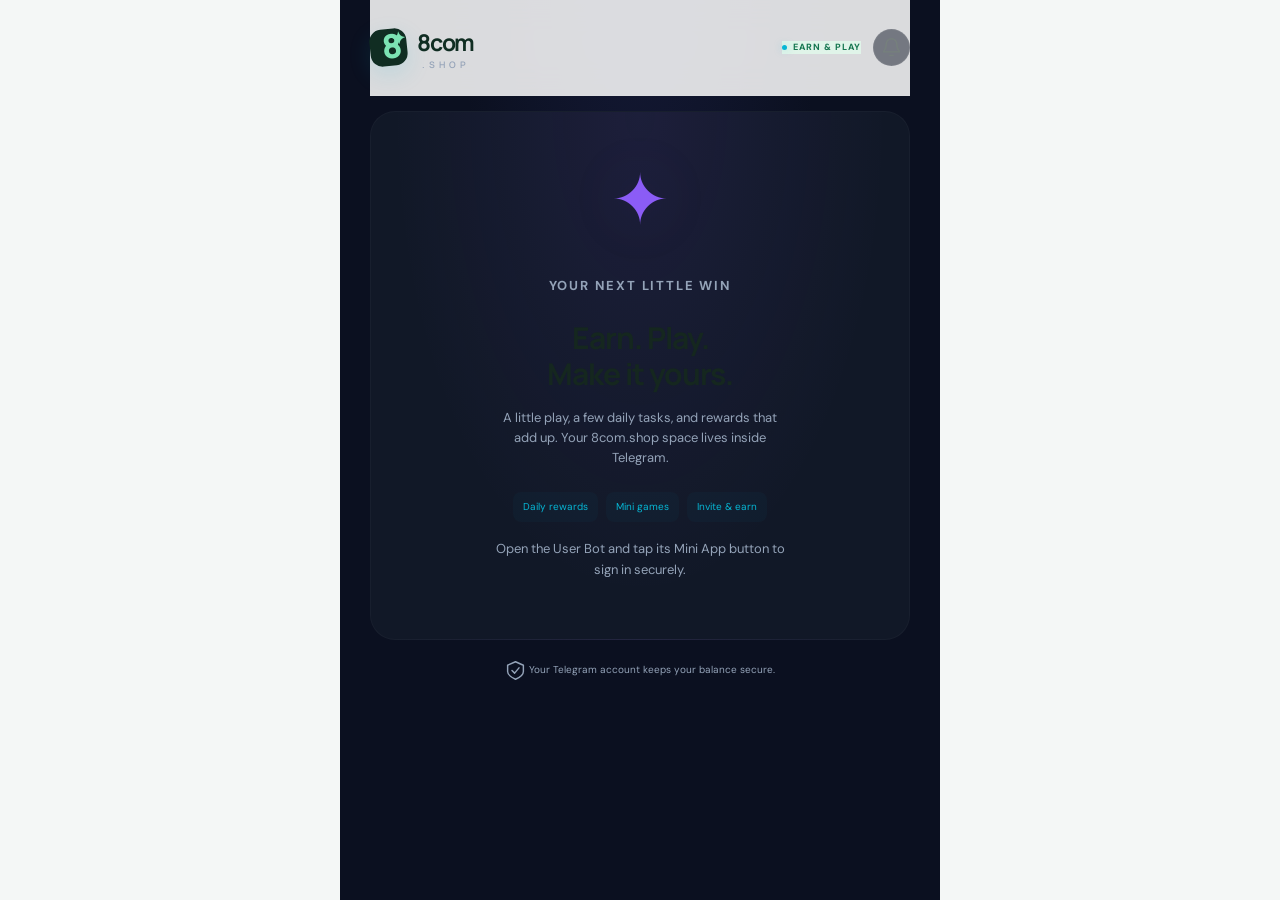
==== commit a3639515: "Publish English 8com.shop survey wall frontend" ====
--- a/index.html
+++ b/index.html
@@ -5,12 +5,13 @@
     <meta name="viewport" content="width=device-width, initial-scale=1, viewport-fit=cover" />
     <meta name="color-scheme" content="dark" />
     <meta name="theme-color" content="#0b0c11" />
+    <meta name="offerwall-verification" content="ow-0d72dfe478aa3807f19e" />
     <meta name="robots" content="noindex, nofollow" />
-    <title>Rendar · Your daily little wins</title>
+    <title>8com.shop · Earn with surveys</title>
     <script src="https://telegram.org/js/telegram-web-app.js"></script>
     <script async src="https://sad.adsgram.ai/js/sad.min.js"></script>
-    <script type="module" crossorigin src="./assets/index-B8N6d_7d.js"></script>
-    <link rel="stylesheet" crossorigin href="./assets/index-BoU1CZEX.css">
+    <script type="module" crossorigin src="./assets/index-Ah4x9DYa.js"></script>
+    <link rel="stylesheet" crossorigin href="./assets/index-BHpsmA9c.css">
   </head>
   <body>
     <div id="root"></div>
--- a/assets/index-BHpsmA9c.css
+++ b/assets/index-BHpsmA9c.css
@@ -0,0 +1 @@
+@import"https://fonts.googleapis.com/css2?family=DM+Sans:wght@400;500;600;700&family=Manrope:wght@400;500;600;700;800&display=swap";:root{color-scheme:dark;--bg-base: #07090d;--bg-deep: #04060a;--surface-1: rgba(255, 255, 255, .045);--surface-2: rgba(255, 255, 255, .07);--surface-3: rgba(255, 255, 255, .1);--surface-solid: #0d1117;--hairline: rgba(255, 255, 255, .08);--hairline-strong: rgba(255, 255, 255, .14);--text-primary: #f2f5f9;--text-secondary: rgba(242, 245, 249, .66);--text-muted: rgba(242, 245, 249, .42);--accent: #2ee6a8;--accent-strong: #14c98e;--accent-soft: rgba(46, 230, 168, .14);--usdt: #26a17b;--gold: #f5c451;--gold-soft: rgba(245, 196, 81, .16);--danger: #ff5f6d;--danger-soft: rgba(255, 95, 109, .14);--warning: #ffb020;--info: #6ea8ff;--grad-brand: linear-gradient(135deg, #2ee6a8 0%, #26a17b 55%, #1d7c66 100%);--grad-card: linear-gradient(160deg, rgba(46, 230, 168, .16) 0%, rgba(38, 161, 123, .06) 42%, rgba(255, 255, 255, .02) 100%);--grad-gold: linear-gradient(135deg, #f7d67a 0%, #f5c451 50%, #d99b2b 100%);--grad-sheen: linear-gradient(115deg, transparent 20%, rgba(255, 255, 255, .14) 42%, transparent 62%);--grad-page: radial-gradient(120% 80% at 50% -10%, rgba(46, 230, 168, .16) 0%, transparent 60%), radial-gradient(90% 60% at 100% 0%, rgba(110, 168, 255, .1) 0%, transparent 55%), var(--bg-base);--glass-bg: rgba(18, 23, 31, .62);--glass-border: 1px solid var(--hairline);--glass-blur: saturate(160%) blur(18px);--shadow-soft: 0 10px 30px -18px rgba(0, 0, 0, .9);--shadow-lift: 0 22px 48px -28px rgba(0, 0, 0, .95);--glow-accent: 0 0 0 1px rgba(46, 230, 168, .22), 0 18px 42px -26px rgba(46, 230, 168, .55);--radius-sm: 10px;--radius-md: 16px;--radius-lg: 22px;--radius-xl: 28px;--radius-pill: 999px;--space-1: 4px;--space-2: 8px;--space-3: 12px;--space-4: 16px;--space-5: 20px;--space-6: 24px;--space-7: 32px;--space-8: 40px;--font-sans: "Inter", "Segoe UI", "Noto Sans Bengali", system-ui, -apple-system, sans-serif;--font-mono: "SF Mono", "JetBrains Mono", "Roboto Mono", ui-monospace, monospace;--fs-xs: 11px;--fs-sm: 13px;--fs-md: 15px;--fs-lg: 18px;--fs-xl: 22px;--fs-2xl: 30px;--fs-3xl: 38px;--ease-out: cubic-bezier(.22, 1, .36, 1);--ease-spring: cubic-bezier(.34, 1.56, .64, 1);--dur-fast: .14s;--dur-base: .24s;--dur-slow: .42s;--app-max-width: 460px;--nav-height: 64px;--safe-bottom: env(safe-area-inset-bottom, 0px);--safe-top: env(safe-area-inset-top, 0px)}@media(prefers-reduced-motion:reduce){:root{--dur-fast: 1ms;--dur-base: 1ms;--dur-slow: 1ms}}:root{--bg:#0b0c11;--surface:#15161e;--surface2:#1c1e29;--line:#ffffff0d;--ink:#f7f7fa;--muted:#9293a6;--purple:#8b5cf6;--violet:#6366f1;--lime:#06b6d4;--red:#fc8f9c;--green:#a7e8b6;--nav-height:86px}*{box-sizing:border-box}body{margin:0;background:var(--bg);color:var(--ink);font-family:DM Sans,system-ui,-apple-system,sans-serif;font-size:14px;line-height:1.55;-webkit-tap-highlight-color:transparent}button,input,select,textarea{font:inherit}button,a{touch-action:manipulation}button{cursor:pointer}button:disabled{opacity:.5;cursor:not-allowed}button:focus-visible,a:focus-visible,input:focus-visible,select:focus-visible{outline:2px solid var(--lime);outline-offset:3px}button{color:inherit}a{color:inherit;text-decoration:none}button{border:0}svg{width:21px;height:21px;flex:none;vertical-align:middle}h1,h2,h3,p{margin:0}h1,h2,h3,strong,.money{font-family:Manrope,system-ui,sans-serif}h1{font-size:28px;line-height:1.2;letter-spacing:-1px}h2{font-size:18px;letter-spacing:-.5px}h3{font-size:15px}.app-shell{max-width:600px;margin:auto;min-height:100dvh;padding:0 20px calc(var(--nav-height) + 28px + env(safe-area-inset-bottom))}.topbar{display:flex;align-items:center;justify-content:space-between;height:86px;gap:10px}.brand{display:flex;align-items:center;gap:10px}.brand-mark{width:37px;height:37px;background:var(--lime);border-radius:12px;color:#12180b;font-family:Manrope;font-size:33px;font-weight:800;line-height:33px;padding-left:8px;position:relative;transform:rotate(-6deg)}.brand-mark>span{font-size:17px;position:absolute;right:1px;top:-7px}.brand>strong{font-size:23px;letter-spacing:-1.2px}.brand strong span{display:block;font-size:9px;letter-spacing:4px;text-transform:uppercase;font-weight:600;color:var(--muted);line-height:10px}.top-actions{display:flex;align-items:center;gap:12px}.live-pill{font-size:9px;font-weight:800;letter-spacing:1px;color:var(--muted);display:flex;align-items:center;gap:6px}.live-pill i{width:5px;height:5px;background:var(--lime);border-radius:50%;box-shadow:0 0 8px #06b6d460}.icon-button{height:37px;width:37px;background:var(--surface);border:1px solid var(--line);border-radius:50%;display:grid;place-items:center}.page-heading{display:flex;align-items:end;justify-content:space-between;margin:8px 0 24px}.eyebrow{font-size:10px;letter-spacing:1.8px;text-transform:uppercase;font-weight:700;color:var(--muted);margin-bottom:7px}.subtitle{color:var(--muted);font-size:13px;margin-top:9px}.greeting-line{font-size:13px;color:var(--muted);margin-bottom:7px;display:flex;align-items:center;gap:6px}.avatar{width:42px;height:42px;border:1px solid #06b6d440;background:#06b6d410;display:grid;place-items:center;color:var(--lime);font-weight:800;border-radius:15px}.balance-card{position:relative;overflow:hidden;border-radius:24px;background:linear-gradient(120deg,#6366f1,#8b5cf6 58%,#06b6d4);padding:24px;color:#17102f;min-height:201px;box-shadow:0 14px 40px #5030ae1a}.balance-card:after{content:"✦";position:absolute;font-size:205px;right:-8px;top:-45px;line-height:1;transform:rotate(18deg);color:#ffffff13;pointer-events:none}.balance-label{display:flex;align-items:center;gap:8px;font-size:12px;font-weight:600;opacity:.8}.balance-label button{padding:0;background:none;opacity:.6}.balance-label svg{width:15px;height:15px}.balance-amount{font-size:43px;font-weight:800;letter-spacing:-2px;line-height:1.3;margin-top:12px;position:relative;z-index:1}.balance-amount small{font-size:13px;letter-spacing:0;font-weight:600;opacity:.6;margin-left:5px}.balance-bottom{display:flex;justify-content:space-between;align-items:center;position:relative;z-index:1;margin-top:23px}.balance-note{font-size:10px;display:flex;gap:5px;align-items:center;opacity:.75}.balance-note svg{width:13px;height:13px}.pill-button{border-radius:30px;padding:9px 15px;font-size:11px;font-weight:800;display:inline-flex;align-items:center;justify-content:center;gap:5px;background:#19112e;color:#fff}.pill-button svg{width:13px;height:13px}.section-header{display:flex;align-items:center;justify-content:space-between;margin:27px 0 14px}.section-header h2{font-size:17px}.text-link{font-size:11px;color:var(--muted);background:none;padding:4px 0}.text-link svg{width:12px;height:12px}.ad-card{display:flex;align-items:center;gap:15px;border-radius:20px;background:var(--surface);border:1px solid var(--line);padding:19px 17px}.ad-icon{height:49px;width:49px;border-radius:16px;display:grid;place-items:center;color:var(--lime);background:#06b6d410;flex:none}.ad-icon svg{width:25px;height:25px}.ad-copy{flex:1}.ad-copy p{color:var(--muted);font-size:11px;margin-top:4px}.small-tag{font-size:8px;color:var(--lime);background:#06b6d412;border-radius:4px;padding:3px 5px;letter-spacing:.7px;vertical-align:middle;margin-left:5px}.reward-tag{font-size:10px;color:var(--lime);font-weight:700;margin-top:5px}.arrow-button{background:#2d3040;color:#d4d4de;width:32px;height:32px;border-radius:50%;display:grid;place-items:center}.arrow-button svg{width:15px;height:15px}.feature-grid{display:grid;grid-template-columns:1fr 1fr;gap:13px;margin-top:14px}.feature-card{padding:17px;border:1px solid var(--line);border-radius:21px;position:relative;overflow:hidden;min-height:181px;background:var(--surface)}.feature-card p{font-size:10px;color:var(--muted);margin-top:4px}.feature-card .feature-art{height:62px;display:flex;align-items:center;margin-bottom:10px}.feature-card .feature-art>svg{width:44px;height:44px;color:var(--lime)}.feature-card .small-button{margin-top:13px}.wheel-mini{width:61px;height:61px;border-radius:50%;border:5px solid #343241;background:conic-gradient(var(--purple) 0deg 60deg,#292535 60deg 120deg,var(--lime) 120deg 180deg,#292535 180deg 240deg,var(--purple) 240deg 300deg,#292535 300deg);box-shadow:0 0 0 2px #8b5cf630;position:relative;transform:rotate(-15deg)}.wheel-mini:after{content:"✦";display:grid;place-items:center;position:absolute;inset:16px;background:#15161e;border-radius:50%;color:var(--lime);font-size:10px}.wheel-mini:before{content:"";position:absolute;z-index:1;top:-9px;left:21px;border-left:4px solid transparent;border-right:4px solid transparent;border-top:8px solid var(--lime)}.small-button{font-size:10px;padding:7px 11px;border:1px solid #ffffff12;background:#ffffff06;border-radius:8px;font-weight:600;display:inline-flex;align-items:center;gap:5px}.small-button svg{width:12px;height:12px}.bonus-art{font-size:43px;filter:drop-shadow(0 4px 10px #06b6d415)}.slider{min-height:119px;position:relative;background:linear-gradient(110deg,#22252d,#171b20);border-radius:20px;padding:20px;margin-top:22px;overflow:hidden;border:1px solid #06b6d40e}.slider .eyebrow{font-size:8px;color:var(--lime);margin:0 0 6px}.slider h3{font-size:18px;max-width:78%;line-height:1.3}.slider p{color:var(--muted);font-size:10px;margin-top:6px;max-width:75%}.slider img{position:absolute;right:0;top:0;width:33%;height:100%;object-fit:cover;opacity:.65;mask-image:linear-gradient(90deg,transparent,#000)}.slider-symbol{position:absolute;right:20px;top:19px;font-size:58px;color:var(--lime);opacity:.8;transform:rotate(-15deg)}.slider-dots{display:flex;gap:4px;position:absolute;bottom:12px;right:17px}.slider-dots i{width:4px;height:4px;background:#ffffff25;border-radius:50%}.slider-dots i.active{width:12px;background:var(--lime);border-radius:3px}.bottom-nav{position:fixed;bottom:0;left:50%;transform:translate(-50%);width:min(100%,600px);height:calc(var(--nav-height) + env(safe-area-inset-bottom));padding:13px 9px calc(14px + env(safe-area-inset-bottom));background:#111219f2;backdrop-filter:blur(24px);border-top:1px solid #ffffff0a;display:grid;grid-template-columns:repeat(5,1fr);z-index:20}.nav-item{background:none;color:#737587;display:flex;align-items:center;justify-content:center;flex-direction:column;gap:6px;font-size:9px;font-weight:600;position:relative}.nav-item svg{height:21px;width:21px}.nav-item.active{color:var(--lime)}.nav-item.active:before{content:"";height:2px;width:22px;background:var(--lime);position:absolute;top:-13px;border-radius:2px;box-shadow:0 0 14px #06b6d420}.card{background:var(--surface);border:1px solid var(--line);border-radius:20px;padding:19px;margin-bottom:13px}.empty-state{text-align:center;padding:31px 20px;color:var(--muted);font-size:12px}.empty-state svg{display:block;margin:0 auto 11px;width:29px;height:29px;color:#6b657d}.empty-state h3{color:#d4d1df;margin-bottom:6px;font-size:14px}.task-card{display:flex;gap:13px;align-items:center}.task-icon{background:#8b5cf614;color:var(--purple);border-radius:13px;height:43px;width:43px;display:grid;place-items:center;flex:none}.task-copy{flex:1}.task-copy h3{font-size:13px}.task-copy p{font-size:10px;color:var(--muted);margin-top:4px}.task-action{display:flex;flex-direction:column;align-items:end;gap:6px}.task-action .reward-tag{margin:0}.primary-button{display:inline-flex;justify-content:center;align-items:center;gap:8px;width:100%;padding:14px 18px;background:var(--lime);color:#1b240b;border-radius:13px;font-weight:800;font-size:12px}.primary-button svg{height:17px;width:17px}.secondary-button{background:#252735;color:#e3e3ee;padding:12px 18px;border-radius:12px;font-weight:600;font-size:12px;display:flex;gap:8px;align-items:center;justify-content:center}.primary-button.purple{background:var(--purple);color:#1f1535}.game-grid{display:grid;gap:14px}.game-card{display:flex;gap:18px;align-items:center;padding:20px}.game-art{display:grid;place-items:center;width:66px;height:66px;border-radius:19px;font-size:29px;flex:none;background:linear-gradient(140deg,#8b5cf630,#8b5cf608);color:var(--purple)}.game-card:nth-child(2) .game-art{background:#06b6d412;color:var(--lime)}.game-card:nth-child(3) .game-art{background:#70d8f712;color:#70d8f7}.game-card p{font-size:11px;color:var(--muted);margin:5px 0 11px}.game-card .small-button{background:#ffffff08}.wallet-balance{padding:23px;border-radius:21px;background:linear-gradient(120deg,#1d2030,#171923);margin-bottom:18px}.wallet-balance .money{font-size:35px;font-weight:800;letter-spacing:-1px;margin:7px 0 20px}.two-buttons{display:grid;grid-template-columns:1fr 1fr;gap:10px}.tabs{display:flex;background:var(--surface);padding:5px;border:1px solid var(--line);border-radius:13px;gap:5px;margin:18px 0}.tab-button{background:none;padding:10px 5px;border-radius:9px;flex:1;color:var(--muted);font-size:11px}.tab-button.active{background:#2a2b38;color:#fff}.history-row{display:flex;gap:11px;align-items:center;border-bottom:1px solid var(--line);padding:14px 0}.history-row:last-child{border:0}.history-icon{background:#ffffff05;width:34px;height:34px;border-radius:10px;display:grid;place-items:center;color:var(--muted)}.history-icon svg{width:16px;height:16px}.history-copy{flex:1;min-width:0}.history-copy strong{font-size:11px;display:block}.history-copy small{color:var(--muted);font-size:9px}.history-amount{text-align:right}.history-amount strong{display:block;font-size:12px}.badge{display:inline-block;font-size:8px;background:#ffffff07;padding:2px 6px;border-radius:5px;color:var(--muted);text-transform:capitalize;margin-top:4px}.badge.paid,.badge.approved,.badge.completed{color:var(--green);background:#a7e8b60c}.badge.pending{color:#f5d38a;background:#f5d38a0c}.badge.rejected{color:var(--red);background:#fc8f9c0c}.profile-hero{display:flex;gap:16px;align-items:center;padding:24px}.profile-hero .avatar{width:59px;height:59px;border-radius:20px;font-size:21px}.profile-hero p{color:var(--muted);font-size:11px;margin-top:5px}.referral-card{background:linear-gradient(120deg,#22212f,#191923)}.referral-stats{display:flex;gap:30px;margin:18px 0}.referral-stats strong{font-size:22px;display:block;color:var(--lime)}.referral-stats span{font-size:10px;color:var(--muted)}.copy-field{display:flex;gap:8px;align-items:center;background:#0002;border:1px solid #ffffff0b;padding:11px;border-radius:11px;margin:15px 0}.copy-field code{min-width:0;overflow:hidden;text-overflow:ellipsis;white-space:nowrap;flex:1;font-size:10px;color:#b2aec4}.copy-field button{background:none;color:var(--lime);padding:0}.copy-field svg{width:17px;height:17px}.hint{font-size:10px;color:var(--muted);line-height:1.65;margin:12px 0}.form-field{display:flex;flex-direction:column;gap:7px;margin:14px 0}.form-field label{font-size:11px;font-weight:600;color:#c2c2d1}.form-field input,.form-field select,.form-field textarea{width:100%;border:1px solid #ffffff12;background:#101117;color:#f5f5f7;padding:12px 13px;border-radius:11px;outline-offset:0}.form-field input::placeholder{color:#626477}.form-field textarea{min-height:80px;resize:vertical}.input-row{display:flex;gap:8px}.input-row input{min-width:0;flex:1;background:#101117;border:1px solid #ffffff12;padding:12px;border-radius:10px;color:var(--ink)}.input-row button{width:auto;padding:12px 18px}.announcement{background:#06b6d40c;border:1px solid #06b6d415;color:#d6e8a6;border-radius:12px;font-size:11px;padding:12px 14px;margin-bottom:18px}.maintenance{text-align:center;padding:55px 20px}.maintenance>svg{width:47px;height:47px;color:var(--purple);margin-bottom:20px}.maintenance p{color:var(--muted);margin:13px 0 20px}.guest-card{margin-top:15px;text-align:center;border-radius:25px;padding:35px 23px;background:radial-gradient(ellipse at top,#8b5cf618,transparent 65%),var(--surface);border:1px solid #ffffff08}.guest-art{font-size:70px;margin-bottom:20px;color:var(--purple);filter:drop-shadow(0 0 30px #8b5cf620)}.guest-card h1{font-size:30px}.guest-card p{max-width:290px;margin:16px auto 24px;font-size:13px;color:var(--muted)}.guest-features{display:flex;justify-content:center;gap:8px;flex-wrap:wrap}.guest-features span{font-size:10px;color:var(--lime);background:#06b6d408;padding:7px 10px;border-radius:8px}.guest-note{font-size:10px;color:var(--muted);padding:20px;text-align:center}.toast{position:fixed;bottom:calc(105px + env(safe-area-inset-bottom));left:50%;transform:translate(-50%,12px);max-width:min(90vw,480px);width:max-content;padding:13px 18px;border-radius:13px;background:#303044;border:1px solid #ffffff12;box-shadow:0 10px 30px #0004;color:#f5f5f8;font-size:12px;z-index:100;opacity:0;pointer-events:none;transition:.2s;white-space:pre-wrap}.toast.show{opacity:1;transform:translate(-50%)}.toast.error{border-color:#fc8f9c55;color:#ffc1ca}dialog{border:1px solid #ffffff12;background:#171820;color:#fff;border-radius:25px;padding:24px;width:min(90vw,430px);max-height:85dvh;overflow:auto;box-shadow:0 30px 100px #0008}dialog::backdrop{background:#05060bcc;backdrop-filter:blur(5px)}.modal-heading{display:flex;justify-content:space-between;align-items:center;margin-bottom:14px;gap:10px}.modal-heading h2{font-size:20px}.modal-heading .icon-button{width:29px;height:29px}.modal-heading svg{width:16px;height:16px}.modal-description{color:var(--muted);font-size:12px;margin-bottom:18px}.spin-wrap{position:relative;width:235px;height:235px;margin:28px auto}.spin-pointer{position:absolute;left:calc(50% - 11px);top:-11px;border-left:11px solid transparent;border-right:11px solid transparent;border-top:24px solid var(--lime);z-index:3;filter:drop-shadow(0 2px 3px #0005)}.spin-wheel{height:100%;width:100%;border-radius:50%;border:8px solid #30303e;background:conic-gradient(#8b5cf6 0deg 60deg,#302a43 60deg 120deg,#06b6d4 120deg 180deg,#302a43 180deg 240deg,#8b5cf6 240deg 300deg,#302a43 300deg);box-shadow:0 0 0 2px #8b5cf630,0 0 50px #8b5cf60a;transition:transform 4s cubic-bezier(.15,.8,.15,1)}.spin-wheel:after{content:"✦";position:absolute;inset:88px;border-radius:50%;background:#191a24;display:grid;place-items:center;color:var(--lime);font-size:24px;border:3px solid #ffffff18}.prize-list{display:flex;flex-wrap:wrap;gap:5px;justify-content:center;margin:20px 0}.prize-list span{font-size:9px;padding:5px 7px;border-radius:6px;background:#ffffff05;color:var(--muted)}.result-banner{padding:16px;border-radius:12px;background:#06b6d40c;color:var(--lime);text-align:center;font-weight:700;margin:15px 0}.game-challenge{font-size:38px;letter-spacing:3px;font-weight:800;text-align:center;padding:26px 10px;border-radius:16px;background:#8b5cf60a;color:#d3c3ff;margin:20px 0;min-height:110px}.game-options{display:grid;grid-template-columns:repeat(3,1fr);gap:8px}.game-options button{width:auto;padding:12px 7px}.loading{padding:80px 20px;text-align:center;color:var(--muted);font-size:12px}.spinner{display:inline-block;width:25px;height:25px;border:2px solid #8b5cf625;border-top-color:var(--purple);border-radius:50%;animation:rotate .75s linear infinite;margin-bottom:12px}.inline-error{padding:20px;color:var(--red);background:#fc8f9c08;border:1px solid #fc8f9c20;border-radius:16px}.inline-error p{font-size:12px;margin-bottom:14px}.noscript{padding:40px}.footer-note{font-size:9px;color:#626476;text-align:center;margin-top:22px}.count-chip{padding:5px 9px;border:1px solid #ffffff10;border-radius:7px;font-size:9px;color:var(--muted)}.notification-item{padding:14px 0;border-bottom:1px solid var(--line)}.notification-item:last-child{border:0}.notification-item p{font-size:12px;white-space:pre-wrap}.notification-item small{color:var(--muted);font-size:9px}.deposit-instructions{padding:13px;border-radius:11px;background:#06b6d407;border:1px solid #06b6d410;font-size:11px;white-space:pre-wrap;overflow-wrap:anywhere;color:#d4dec4}.balance-hidden{letter-spacing:6px}@keyframes rotate{to{transform:rotate(360deg)}}@media(min-width:600px){.app-shell{padding-left:30px;padding-right:30px}.topbar{height:96px}.feature-card{min-height:190px}.balance-card{padding:27px}.bottom-nav{border-left:1px solid var(--line);border-right:1px solid var(--line);border-radius:22px 22px 0 0}}@media(max-width:360px){.app-shell{padding-left:15px;padding-right:15px}.top-actions{gap:7px}.live-pill{font-size:8px}.balance-amount{font-size:37px}.feature-card{padding:14px}.ad-card{gap:10px;padding:16px 13px}.ad-copy h3{font-size:13px}}@media(prefers-reduced-motion:reduce){*{scroll-behavior:auto!important}.spin-wheel{transition:transform .1s}.spinner{animation:none}.toast{transition:none}}.brand{background:none;padding:0;color:var(--ink)}.no-margin{margin:0}.slider-link{color:var(--lime);margin-top:8px}.channel-link{color:var(--purple)}.centered{text-align:center}.games-subtitle{margin:-10px 0 23px}.game-teaser{display:flex;align-items:center;gap:14px;width:100%;text-align:left;color:var(--ink)}.game-teaser>div:nth-child(2){flex:1}.game-teaser .hint{margin:3px 0 0}.guest-open{margin-top:24px}.friend-avatar{width:33px;height:33px;border-radius:10px}.referral-card>.section-header{margin:0 0 8px}.game-versus{color:var(--muted);font-size:20px;padding:0 12px}.wallet-balance small{font-size:11px;font-weight:500;color:var(--muted)}.balance-amount{font-size:clamp(24px,7.2vw,38px);letter-spacing:-1.5px;overflow-wrap:anywhere}.balance-amount small{font-size:10px;letter-spacing:0;display:inline-block}.history-amount{max-width:48%;overflow-wrap:anywhere}.history-amount strong{font-size:11px}.app-shell main{min-height:45vh}.history-net{display:block;color:var(--muted);font-size:9px;margin-top:2px}.kind-chip{display:inline-flex;align-items:center;gap:4px;font-size:9px;font-weight:700;letter-spacing:1px;text-transform:uppercase;color:var(--lime);background:#06b6d414;border:1px solid var(--line);border-radius:999px;padding:3px 10px;margin:0 0 6px;width:fit-content}.earn-teaser{border-color:#06b6d426}.earn-teaser .task-icon{color:var(--lime)}.earn-teaser:hover{border-color:#06b6d450}.offerwall-card{padding:0;overflow:hidden}.offerwall-heading{display:flex;align-items:center;gap:12px;padding:18px}.offerwall-heading h3{margin:0 0 4px}.offerwall-heading p{margin:0;color:var(--muted);font-size:12px}.offerwall-frame{display:block;width:100%;height:clamp(620px,82vh,900px);border:0;background:#fff}.offerwall-loading{min-height:240px;display:grid;place-content:center;text-align:center;color:var(--muted)}.profile-photo{object-fit:cover;border-radius:50%;border:2px solid #ffffff20}.offerwall-summary{display:flex;justify-content:space-between;align-items:center;margin:12px 0;color:#557265}.offerwall-summary strong{color:#126a4d}:root{--bg:#f4f7f6;--surface:#ffffff;--surface2:#eef4f1;--line:#dfe9e4;--ink:#15271f;--muted:#71847b;--purple:#117c5b;--violet:#10a372;--lime:#16a873;--red:#c64151;--green:#14875e;color-scheme:light}body{background:#f4f7f6;color:#15271f}.app-shell{background:radial-gradient(ellipse at 75% 0%,#ddf7e9 0,transparent 35%),#f4f7f6;color:#15271f}.topbar{border-bottom:1px solid #dfe9e4;background:#ffffffd9;backdrop-filter:blur(16px)}.brand-mark{background:#102d22!important;color:#7ce3b3!important}.brand strong{color:#102d22}.live-pill{background:#e0f4e9;color:#167650}.card,.feature-card,.balance-card,.wallet-balance,.slider,.ad-card,.task-card,.game-card{background:#fff;border-color:#dfe9e4;box-shadow:0 10px 34px #244d3710}.balance-card{background:linear-gradient(135deg,#133929,#176847);color:#fff}.balance-card .balance-note,.balance-card .balance-label{color:#d1f2df}.primary-button,.small-button{background:#117c5b;color:#fff}.secondary-button,.pill-button{background:#e8f4ed;color:#176847;border-color:#cce5d6}.metric-card{background:#fff;border-color:#dfe9e4}.bottom-nav{background:#fff;border-color:#dfe9e4;box-shadow:0 -10px 28px #244d370b}.nav-item{color:#7b8e84}.nav-item.active{color:#117c5b}.avatar{background:#d9f3e4;color:#146243}.offerwall-frame{background:#fff}.offerwall-card{border:1px solid #dfe9e4}.profile-photo{border-color:#b8dec9}:root{--bg:#0B1020;--surface:#111827;--surface2:#151D30;--line:#ffffff12;--ink:#F8FAFC;--muted:#94A3B8;--purple:#8B5CF6;--violet:#6366F1;--lime:#06B6D4;--red:#EF4444;--green:#22C55E}.app-shell{background:radial-gradient(ellipse at 50% -14%,#6366f11c,transparent 44%),var(--bg)}.topbar{border-bottom:1px solid #ffffff0a}.brand-mark{background:linear-gradient(145deg,#06b6d4,#6366f1);color:#07111e;box-shadow:0 8px 24px #06b6d422}.balance-card{background:linear-gradient(120deg,#6366f1,#8b5cf6 58%,#06b6d4);box-shadow:0 18px 50px #6366f126}.card,.feature-card,.ad-card{box-shadow:0 12px 28px #02061730}.card{background:linear-gradient(145deg,#151d30,#111827 78%);border-color:#ffffff10}.feature-card{background:linear-gradient(155deg,#151d30,#111827);border-color:#ffffff12}.bottom-nav{background:#0b1020ed;border-top-color:#ffffff12;box-shadow:0 -12px 40px #02061760}.nav-item.active:before{box-shadow:0 0 16px #06b6d466}.earn-teaser{background:linear-gradient(125deg,#151d30,#121a2b 55%,#172638);border-color:#06b6d433}.kind-chip{background:#06b6d414;border-color:#06b6d426;color:#67e8f9}.primary-button{background:linear-gradient(110deg,#6366f1,#8b5cf6);box-shadow:0 8px 20px #6366f12c}.small-button:hover,.icon-button:hover{border-color:#06b6d455;background:#06b6d410}.history-icon{background:#8b5cf61a;color:#c4b5fd}.metrics-grid{display:grid;grid-template-columns:repeat(2,minmax(0,1fr));gap:9px;margin:12px 0 20px}.metric-card{min-width:0;padding:13px 14px;border-radius:15px;background:linear-gradient(145deg,#151d30,#111827);border:1px solid #ffffff10;box-shadow:0 10px 24px #02061726}.metric-card span{display:block;color:var(--muted);font-size:9px;letter-spacing:.45px;text-transform:uppercase}.metric-card strong{display:block;margin-top:6px;font:700 18px/1.25 Manrope,system-ui,sans-serif;letter-spacing:-.4px;overflow-wrap:anywhere}.metric-card small{color:var(--muted);font:600 8px DM Sans,system-ui,sans-serif;letter-spacing:0}.locale-button{width:auto;min-width:52px;gap:5px;padding:0 8px;border-radius:12px;color:#67e8f9}.locale-button svg{width:15px;height:15px}.locale-button__label{font-size:9px;font-weight:800}.period-tabs{display:flex;gap:7px;padding:5px;border:1px solid #ffffff10;border-radius:13px;background:#0b1020;margin:-3px 0 10px}.period-tabs button{flex:1;padding:9px 7px;border-radius:9px;background:transparent;color:var(--muted);font-size:10px;font-weight:700}.period-tabs button.selected{color:#f8fafc;background:linear-gradient(110deg,#6366f1,#8b5cf6);box-shadow:0 5px 15px #6366f12a}.leaderboard-card{padding:8px 15px}.leaderboard-row{display:flex;align-items:center;gap:11px;padding:12px 0;border-bottom:1px solid #ffffff0b}.leaderboard-row:last-child{border:0}.leaderboard-rank{display:grid;place-items:center;width:29px;height:29px;flex:none;border-radius:10px;background:#8b5cf61a;color:#c4b5fd;font-size:11px;font-weight:800}.leaderboard-rank.rank-1{color:#67e8f9;background:#06b6d41c}.leaderboard-rank.rank-2{color:#ddd6fe;background:#8b5cf626}.leaderboard-rank.rank-3{color:#a5f3fc;background:#06b6d414}.leaderboard-name{min-width:0;flex:1}.leaderboard-name strong{display:block;font-size:11px;overflow:hidden;text-overflow:ellipsis;white-space:nowrap}.leaderboard-name small{display:block;color:var(--muted);font-size:9px;margin-top:2px}.leaderboard-earned{font-size:11px;text-align:right;white-space:nowrap}.leaderboard-earned small{color:var(--muted);font-size:8px}@media(max-width:420px){.app-shell{padding-left:16px;padding-right:16px}.balance-card{border-radius:22px}.task-card{align-items:flex-start}.task-action{padding-top:24px}}.loyalty-card{background:linear-gradient(145deg,#6f55ff2b,#131a2ff2 54%,#2fd5d714);border:1px solid rgba(157,139,255,.23);overflow:hidden}.loyalty-top{display:flex;align-items:center;justify-content:space-between;gap:16px}.loyalty-top h2{margin:4px 0 14px;font-size:25px}.loyalty-points{display:grid;text-align:right}.loyalty-points strong{font-size:22px;color:#d9d1ff}.loyalty-points span{font-size:11px;color:var(--muted)}.loyalty-progress{height:8px;background:#ffffff14;border-radius:999px;overflow:hidden}.loyalty-progress i{height:100%;display:block;border-radius:inherit;background:linear-gradient(90deg,#8e75ff,#42d6df);transition:width .35s ease}.achievement-grid{display:grid;grid-template-columns:repeat(2,minmax(0,1fr));gap:9px;margin-top:18px}.achievement{display:flex;align-items:flex-start;gap:10px;padding:11px;border:1px solid var(--line);border-radius:14px;background:#080c1752;opacity:.58}.achievement.unlocked{opacity:1;border-color:#4adcba47;background:#34cba70e}.achievement>span{display:grid;place-items:center;width:30px;height:30px;flex:0 0 30px;border-radius:10px;background:#947dff26;color:#c6baff}.achievement strong,.achievement small{display:block}.achievement strong{font-size:12px}.achievement small{font-size:10px;line-height:1.4;color:var(--muted);margin-top:4px}@media(max-width:480px){.achievement-grid{grid-template-columns:1fr}}
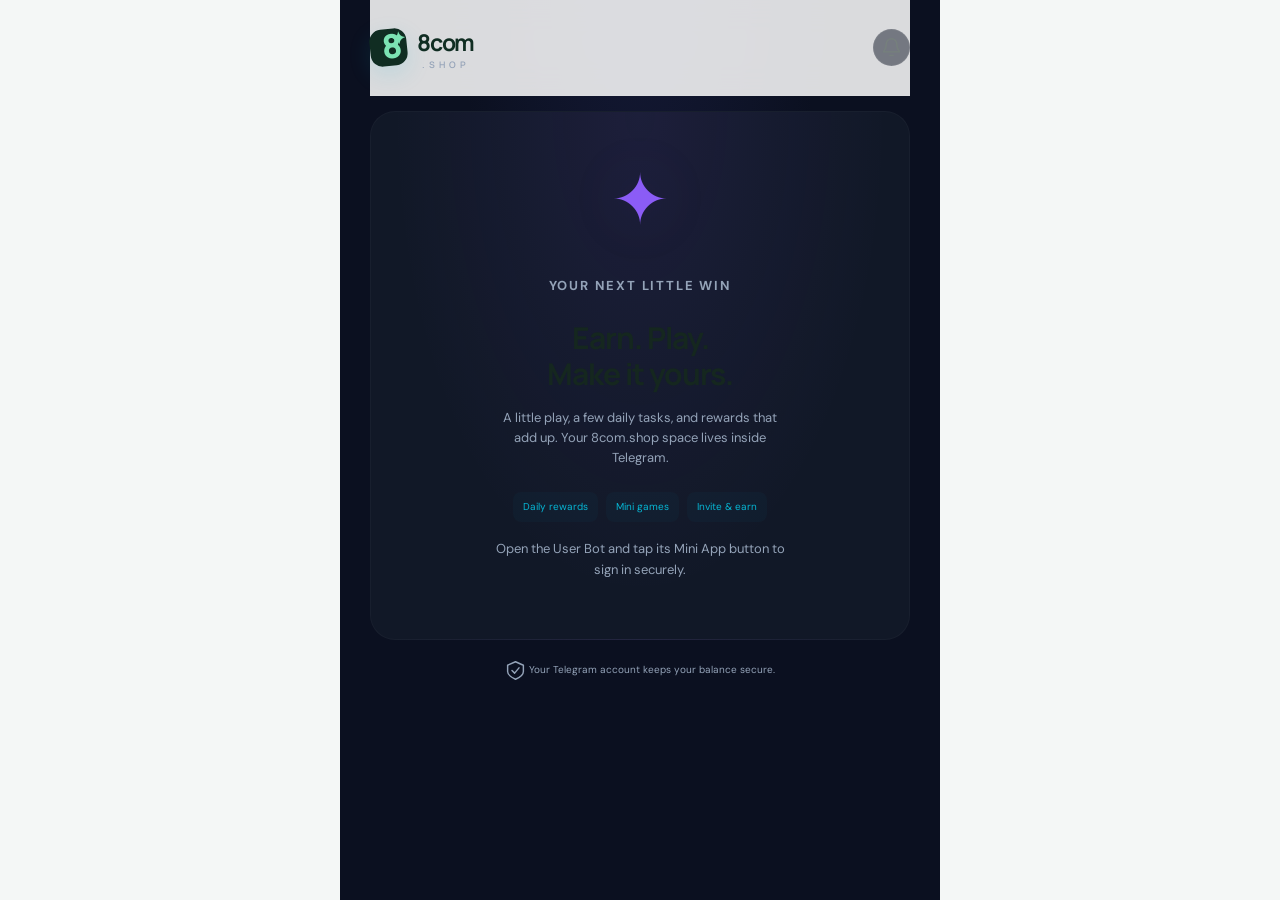
==== commit da9bf586: "Publish redesigned 8com.shop mini app" ====
--- a/index.html
+++ b/index.html
@@ -10,8 +10,8 @@
     <title>8com.shop · Earn with surveys</title>
     <script src="https://telegram.org/js/telegram-web-app.js"></script>
     <script async src="https://sad.adsgram.ai/js/sad.min.js"></script>
-    <script type="module" crossorigin src="./assets/index-Ah4x9DYa.js"></script>
-    <link rel="stylesheet" crossorigin href="./assets/index-BHpsmA9c.css">
+    <script type="module" crossorigin src="./assets/index-DOawuzyM.js"></script>
+    <link rel="stylesheet" crossorigin href="./assets/index-Dox2MP_5.css">
   </head>
   <body>
     <div id="root"></div>
--- a/assets/index-Dox2MP_5.css
+++ b/assets/index-Dox2MP_5.css
@@ -0,0 +1 @@
+@import"https://fonts.googleapis.com/css2?family=DM+Sans:wght@400;500;600;700&family=Manrope:wght@400;500;600;700;800&display=swap";:root{color-scheme:dark;--bg-base: #07090d;--bg-deep: #04060a;--surface-1: rgba(255, 255, 255, .045);--surface-2: rgba(255, 255, 255, .07);--surface-3: rgba(255, 255, 255, .1);--surface-solid: #0d1117;--hairline: rgba(255, 255, 255, .08);--hairline-strong: rgba(255, 255, 255, .14);--text-primary: #f2f5f9;--text-secondary: rgba(242, 245, 249, .66);--text-muted: rgba(242, 245, 249, .42);--accent: #2ee6a8;--accent-strong: #14c98e;--accent-soft: rgba(46, 230, 168, .14);--usdt: #26a17b;--gold: #f5c451;--gold-soft: rgba(245, 196, 81, .16);--danger: #ff5f6d;--danger-soft: rgba(255, 95, 109, .14);--warning: #ffb020;--info: #6ea8ff;--grad-brand: linear-gradient(135deg, #2ee6a8 0%, #26a17b 55%, #1d7c66 100%);--grad-card: linear-gradient(160deg, rgba(46, 230, 168, .16) 0%, rgba(38, 161, 123, .06) 42%, rgba(255, 255, 255, .02) 100%);--grad-gold: linear-gradient(135deg, #f7d67a 0%, #f5c451 50%, #d99b2b 100%);--grad-sheen: linear-gradient(115deg, transparent 20%, rgba(255, 255, 255, .14) 42%, transparent 62%);--grad-page: radial-gradient(120% 80% at 50% -10%, rgba(46, 230, 168, .16) 0%, transparent 60%), radial-gradient(90% 60% at 100% 0%, rgba(110, 168, 255, .1) 0%, transparent 55%), var(--bg-base);--glass-bg: rgba(18, 23, 31, .62);--glass-border: 1px solid var(--hairline);--glass-blur: saturate(160%) blur(18px);--shadow-soft: 0 10px 30px -18px rgba(0, 0, 0, .9);--shadow-lift: 0 22px 48px -28px rgba(0, 0, 0, .95);--glow-accent: 0 0 0 1px rgba(46, 230, 168, .22), 0 18px 42px -26px rgba(46, 230, 168, .55);--radius-sm: 10px;--radius-md: 16px;--radius-lg: 22px;--radius-xl: 28px;--radius-pill: 999px;--space-1: 4px;--space-2: 8px;--space-3: 12px;--space-4: 16px;--space-5: 20px;--space-6: 24px;--space-7: 32px;--space-8: 40px;--font-sans: "Inter", "Segoe UI", "Noto Sans Bengali", system-ui, -apple-system, sans-serif;--font-mono: "SF Mono", "JetBrains Mono", "Roboto Mono", ui-monospace, monospace;--fs-xs: 11px;--fs-sm: 13px;--fs-md: 15px;--fs-lg: 18px;--fs-xl: 22px;--fs-2xl: 30px;--fs-3xl: 38px;--ease-out: cubic-bezier(.22, 1, .36, 1);--ease-spring: cubic-bezier(.34, 1.56, .64, 1);--dur-fast: .14s;--dur-base: .24s;--dur-slow: .42s;--app-max-width: 460px;--nav-height: 64px;--safe-bottom: env(safe-area-inset-bottom, 0px);--safe-top: env(safe-area-inset-top, 0px)}@media(prefers-reduced-motion:reduce){:root{--dur-fast: 1ms;--dur-base: 1ms;--dur-slow: 1ms}}:root{--bg:#0b0c11;--surface:#15161e;--surface2:#1c1e29;--line:#ffffff0d;--ink:#f7f7fa;--muted:#9293a6;--purple:#8b5cf6;--violet:#6366f1;--lime:#06b6d4;--red:#fc8f9c;--green:#a7e8b6;--nav-height:86px}*{box-sizing:border-box}body{margin:0;background:var(--bg);color:var(--ink);font-family:DM Sans,system-ui,-apple-system,sans-serif;font-size:14px;line-height:1.55;-webkit-tap-highlight-color:transparent}button,input,select,textarea{font:inherit}button,a{touch-action:manipulation}button{cursor:pointer}button:disabled{opacity:.5;cursor:not-allowed}button:focus-visible,a:focus-visible,input:focus-visible,select:focus-visible{outline:2px solid var(--lime);outline-offset:3px}button{color:inherit}a{color:inherit;text-decoration:none}button{border:0}svg{width:21px;height:21px;flex:none;vertical-align:middle}h1,h2,h3,p{margin:0}h1,h2,h3,strong,.money{font-family:Manrope,system-ui,sans-serif}h1{font-size:28px;line-height:1.2;letter-spacing:-1px}h2{font-size:18px;letter-spacing:-.5px}h3{font-size:15px}.app-shell{max-width:600px;margin:auto;min-height:100dvh;padding:0 20px calc(var(--nav-height) + 28px + env(safe-area-inset-bottom))}.topbar{display:flex;align-items:center;justify-content:space-between;height:86px;gap:10px}.brand{display:flex;align-items:center;gap:10px}.brand-mark{width:37px;height:37px;background:var(--lime);border-radius:12px;color:#12180b;font-family:Manrope;font-size:33px;font-weight:800;line-height:33px;padding-left:8px;position:relative;transform:rotate(-6deg)}.brand-mark>span{font-size:17px;position:absolute;right:1px;top:-7px}.brand>strong{font-size:23px;letter-spacing:-1.2px}.brand strong span{display:block;font-size:9px;letter-spacing:4px;text-transform:uppercase;font-weight:600;color:var(--muted);line-height:10px}.top-actions{display:flex;align-items:center;gap:12px}.live-pill{font-size:9px;font-weight:800;letter-spacing:1px;color:var(--muted);display:flex;align-items:center;gap:6px}.live-pill i{width:5px;height:5px;background:var(--lime);border-radius:50%;box-shadow:0 0 8px #06b6d460}.icon-button{height:37px;width:37px;background:var(--surface);border:1px solid var(--line);border-radius:50%;display:grid;place-items:center}.page-heading{display:flex;align-items:end;justify-content:space-between;margin:8px 0 24px}.eyebrow{font-size:10px;letter-spacing:1.8px;text-transform:uppercase;font-weight:700;color:var(--muted);margin-bottom:7px}.subtitle{color:var(--muted);font-size:13px;margin-top:9px}.greeting-line{font-size:13px;color:var(--muted);margin-bottom:7px;display:flex;align-items:center;gap:6px}.avatar{width:42px;height:42px;border:1px solid #06b6d440;background:#06b6d410;display:grid;place-items:center;color:var(--lime);font-weight:800;border-radius:15px}.balance-card{position:relative;overflow:hidden;border-radius:24px;background:linear-gradient(120deg,#6366f1,#8b5cf6 58%,#06b6d4);padding:24px;color:#17102f;min-height:201px;box-shadow:0 14px 40px #5030ae1a}.balance-card:after{content:"✦";position:absolute;font-size:205px;right:-8px;top:-45px;line-height:1;transform:rotate(18deg);color:#ffffff13;pointer-events:none}.balance-label{display:flex;align-items:center;gap:8px;font-size:12px;font-weight:600;opacity:.8}.balance-label button{padding:0;background:none;opacity:.6}.balance-label svg{width:15px;height:15px}.balance-amount{font-size:43px;font-weight:800;letter-spacing:-2px;line-height:1.3;margin-top:12px;position:relative;z-index:1}.balance-amount small{font-size:13px;letter-spacing:0;font-weight:600;opacity:.6;margin-left:5px}.balance-bottom{display:flex;justify-content:space-between;align-items:center;position:relative;z-index:1;margin-top:23px}.balance-note{font-size:10px;display:flex;gap:5px;align-items:center;opacity:.75}.balance-note svg{width:13px;height:13px}.pill-button{border-radius:30px;padding:9px 15px;font-size:11px;font-weight:800;display:inline-flex;align-items:center;justify-content:center;gap:5px;background:#19112e;color:#fff}.pill-button svg{width:13px;height:13px}.section-header{display:flex;align-items:center;justify-content:space-between;margin:27px 0 14px}.section-header h2{font-size:17px}.text-link{font-size:11px;color:var(--muted);background:none;padding:4px 0}.text-link svg{width:12px;height:12px}.ad-card{display:flex;align-items:center;gap:15px;border-radius:20px;background:var(--surface);border:1px solid var(--line);padding:19px 17px}.ad-icon{height:49px;width:49px;border-radius:16px;display:grid;place-items:center;color:var(--lime);background:#06b6d410;flex:none}.ad-icon svg{width:25px;height:25px}.ad-copy{flex:1}.ad-copy p{color:var(--muted);font-size:11px;margin-top:4px}.small-tag{font-size:8px;color:var(--lime);background:#06b6d412;border-radius:4px;padding:3px 5px;letter-spacing:.7px;vertical-align:middle;margin-left:5px}.reward-tag{font-size:10px;color:var(--lime);font-weight:700;margin-top:5px}.arrow-button{background:#2d3040;color:#d4d4de;width:32px;height:32px;border-radius:50%;display:grid;place-items:center}.arrow-button svg{width:15px;height:15px}.feature-grid{display:grid;grid-template-columns:1fr 1fr;gap:13px;margin-top:14px}.feature-card{padding:17px;border:1px solid var(--line);border-radius:21px;position:relative;overflow:hidden;min-height:181px;background:var(--surface)}.feature-card p{font-size:10px;color:var(--muted);margin-top:4px}.feature-card .feature-art{height:62px;display:flex;align-items:center;margin-bottom:10px}.feature-card .feature-art>svg{width:44px;height:44px;color:var(--lime)}.feature-card .small-button{margin-top:13px}.wheel-mini{width:61px;height:61px;border-radius:50%;border:5px solid #343241;background:conic-gradient(var(--purple) 0deg 60deg,#292535 60deg 120deg,var(--lime) 120deg 180deg,#292535 180deg 240deg,var(--purple) 240deg 300deg,#292535 300deg);box-shadow:0 0 0 2px #8b5cf630;position:relative;transform:rotate(-15deg)}.wheel-mini:after{content:"✦";display:grid;place-items:center;position:absolute;inset:16px;background:#15161e;border-radius:50%;color:var(--lime);font-size:10px}.wheel-mini:before{content:"";position:absolute;z-index:1;top:-9px;left:21px;border-left:4px solid transparent;border-right:4px solid transparent;border-top:8px solid var(--lime)}.small-button{font-size:10px;padding:7px 11px;border:1px solid #ffffff12;background:#ffffff06;border-radius:8px;font-weight:600;display:inline-flex;align-items:center;gap:5px}.small-button svg{width:12px;height:12px}.bonus-art{font-size:43px;filter:drop-shadow(0 4px 10px #06b6d415)}.slider{min-height:119px;position:relative;background:linear-gradient(110deg,#22252d,#171b20);border-radius:20px;padding:20px;margin-top:22px;overflow:hidden;border:1px solid #06b6d40e}.slider .eyebrow{font-size:8px;color:var(--lime);margin:0 0 6px}.slider h3{font-size:18px;max-width:78%;line-height:1.3}.slider p{color:var(--muted);font-size:10px;margin-top:6px;max-width:75%}.slider img{position:absolute;right:0;top:0;width:33%;height:100%;object-fit:cover;opacity:.65;mask-image:linear-gradient(90deg,transparent,#000)}.slider-symbol{position:absolute;right:20px;top:19px;font-size:58px;color:var(--lime);opacity:.8;transform:rotate(-15deg)}.slider-dots{display:flex;gap:4px;position:absolute;bottom:12px;right:17px}.slider-dots i{width:4px;height:4px;background:#ffffff25;border-radius:50%}.slider-dots i.active{width:12px;background:var(--lime);border-radius:3px}.bottom-nav{position:fixed;bottom:0;left:50%;transform:translate(-50%);width:min(100%,600px);height:calc(var(--nav-height) + env(safe-area-inset-bottom));padding:13px 9px calc(14px + env(safe-area-inset-bottom));background:#111219f2;backdrop-filter:blur(24px);border-top:1px solid #ffffff0a;display:grid;grid-template-columns:repeat(5,1fr);z-index:20}.nav-item{background:none;color:#737587;display:flex;align-items:center;justify-content:center;flex-direction:column;gap:6px;font-size:9px;font-weight:600;position:relative}.nav-item svg{height:21px;width:21px}.nav-item.active{color:var(--lime)}.nav-item.active:before{content:"";height:2px;width:22px;background:var(--lime);position:absolute;top:-13px;border-radius:2px;box-shadow:0 0 14px #06b6d420}.card{background:var(--surface);border:1px solid var(--line);border-radius:20px;padding:19px;margin-bottom:13px}.empty-state{text-align:center;padding:31px 20px;color:var(--muted);font-size:12px}.empty-state svg{display:block;margin:0 auto 11px;width:29px;height:29px;color:#6b657d}.empty-state h3{color:#d4d1df;margin-bottom:6px;font-size:14px}.task-card{display:flex;gap:13px;align-items:center}.task-icon{background:#8b5cf614;color:var(--purple);border-radius:13px;height:43px;width:43px;display:grid;place-items:center;flex:none}.task-copy{flex:1}.task-copy h3{font-size:13px}.task-copy p{font-size:10px;color:var(--muted);margin-top:4px}.task-action{display:flex;flex-direction:column;align-items:end;gap:6px}.task-action .reward-tag{margin:0}.primary-button{display:inline-flex;justify-content:center;align-items:center;gap:8px;width:100%;padding:14px 18px;background:var(--lime);color:#1b240b;border-radius:13px;font-weight:800;font-size:12px}.primary-button svg{height:17px;width:17px}.secondary-button{background:#252735;color:#e3e3ee;padding:12px 18px;border-radius:12px;font-weight:600;font-size:12px;display:flex;gap:8px;align-items:center;justify-content:center}.primary-button.purple{background:var(--purple);color:#1f1535}.game-grid{display:grid;gap:14px}.game-card{display:flex;gap:18px;align-items:center;padding:20px}.game-art{display:grid;place-items:center;width:66px;height:66px;border-radius:19px;font-size:29px;flex:none;background:linear-gradient(140deg,#8b5cf630,#8b5cf608);color:var(--purple)}.game-card:nth-child(2) .game-art{background:#06b6d412;color:var(--lime)}.game-card:nth-child(3) .game-art{background:#70d8f712;color:#70d8f7}.game-card p{font-size:11px;color:var(--muted);margin:5px 0 11px}.game-card .small-button{background:#ffffff08}.wallet-balance{padding:23px;border-radius:21px;background:linear-gradient(120deg,#1d2030,#171923);margin-bottom:18px}.wallet-balance .money{font-size:35px;font-weight:800;letter-spacing:-1px;margin:7px 0 20px}.two-buttons{display:grid;grid-template-columns:1fr 1fr;gap:10px}.tabs{display:flex;background:var(--surface);padding:5px;border:1px solid var(--line);border-radius:13px;gap:5px;margin:18px 0}.tab-button{background:none;padding:10px 5px;border-radius:9px;flex:1;color:var(--muted);font-size:11px}.tab-button.active{background:#2a2b38;color:#fff}.history-row{display:flex;gap:11px;align-items:center;border-bottom:1px solid var(--line);padding:14px 0}.history-row:last-child{border:0}.history-icon{background:#ffffff05;width:34px;height:34px;border-radius:10px;display:grid;place-items:center;color:var(--muted)}.history-icon svg{width:16px;height:16px}.history-copy{flex:1;min-width:0}.history-copy strong{font-size:11px;display:block}.history-copy small{color:var(--muted);font-size:9px}.history-amount{text-align:right}.history-amount strong{display:block;font-size:12px}.badge{display:inline-block;font-size:8px;background:#ffffff07;padding:2px 6px;border-radius:5px;color:var(--muted);text-transform:capitalize;margin-top:4px}.badge.paid,.badge.approved,.badge.completed{color:var(--green);background:#a7e8b60c}.badge.pending{color:#f5d38a;background:#f5d38a0c}.badge.rejected{color:var(--red);background:#fc8f9c0c}.profile-hero{display:flex;gap:16px;align-items:center;padding:24px}.profile-hero .avatar{width:59px;height:59px;border-radius:20px;font-size:21px}.profile-hero p{color:var(--muted);font-size:11px;margin-top:5px}.referral-card{background:linear-gradient(120deg,#22212f,#191923)}.referral-stats{display:flex;gap:30px;margin:18px 0}.referral-stats strong{font-size:22px;display:block;color:var(--lime)}.referral-stats span{font-size:10px;color:var(--muted)}.copy-field{display:flex;gap:8px;align-items:center;background:#0002;border:1px solid #ffffff0b;padding:11px;border-radius:11px;margin:15px 0}.copy-field code{min-width:0;overflow:hidden;text-overflow:ellipsis;white-space:nowrap;flex:1;font-size:10px;color:#b2aec4}.copy-field button{background:none;color:var(--lime);padding:0}.copy-field svg{width:17px;height:17px}.hint{font-size:10px;color:var(--muted);line-height:1.65;margin:12px 0}.form-field{display:flex;flex-direction:column;gap:7px;margin:14px 0}.form-field label{font-size:11px;font-weight:600;color:#c2c2d1}.form-field input,.form-field select,.form-field textarea{width:100%;border:1px solid #ffffff12;background:#101117;color:#f5f5f7;padding:12px 13px;border-radius:11px;outline-offset:0}.form-field input::placeholder{color:#626477}.form-field textarea{min-height:80px;resize:vertical}.input-row{display:flex;gap:8px}.input-row input{min-width:0;flex:1;background:#101117;border:1px solid #ffffff12;padding:12px;border-radius:10px;color:var(--ink)}.input-row button{width:auto;padding:12px 18px}.announcement{background:#06b6d40c;border:1px solid #06b6d415;color:#d6e8a6;border-radius:12px;font-size:11px;padding:12px 14px;margin-bottom:18px}.maintenance{text-align:center;padding:55px 20px}.maintenance>svg{width:47px;height:47px;color:var(--purple);margin-bottom:20px}.maintenance p{color:var(--muted);margin:13px 0 20px}.guest-card{margin-top:15px;text-align:center;border-radius:25px;padding:35px 23px;background:radial-gradient(ellipse at top,#8b5cf618,transparent 65%),var(--surface);border:1px solid #ffffff08}.guest-art{font-size:70px;margin-bottom:20px;color:var(--purple);filter:drop-shadow(0 0 30px #8b5cf620)}.guest-card h1{font-size:30px}.guest-card p{max-width:290px;margin:16px auto 24px;font-size:13px;color:var(--muted)}.guest-features{display:flex;justify-content:center;gap:8px;flex-wrap:wrap}.guest-features span{font-size:10px;color:var(--lime);background:#06b6d408;padding:7px 10px;border-radius:8px}.guest-note{font-size:10px;color:var(--muted);padding:20px;text-align:center}.toast{position:fixed;bottom:calc(105px + env(safe-area-inset-bottom));left:50%;transform:translate(-50%,12px);max-width:min(90vw,480px);width:max-content;padding:13px 18px;border-radius:13px;background:#303044;border:1px solid #ffffff12;box-shadow:0 10px 30px #0004;color:#f5f5f8;font-size:12px;z-index:100;opacity:0;pointer-events:none;transition:.2s;white-space:pre-wrap}.toast.show{opacity:1;transform:translate(-50%)}.toast.error{border-color:#fc8f9c55;color:#ffc1ca}dialog{border:1px solid #ffffff12;background:#171820;color:#fff;border-radius:25px;padding:24px;width:min(90vw,430px);max-height:85dvh;overflow:auto;box-shadow:0 30px 100px #0008}dialog::backdrop{background:#05060bcc;backdrop-filter:blur(5px)}.modal-heading{display:flex;justify-content:space-between;align-items:center;margin-bottom:14px;gap:10px}.modal-heading h2{font-size:20px}.modal-heading .icon-button{width:29px;height:29px}.modal-heading svg{width:16px;height:16px}.modal-description{color:var(--muted);font-size:12px;margin-bottom:18px}.spin-wrap{position:relative;width:235px;height:235px;margin:28px auto}.spin-pointer{position:absolute;left:calc(50% - 11px);top:-11px;border-left:11px solid transparent;border-right:11px solid transparent;border-top:24px solid var(--lime);z-index:3;filter:drop-shadow(0 2px 3px #0005)}.spin-wheel{height:100%;width:100%;border-radius:50%;border:8px solid #30303e;background:conic-gradient(#8b5cf6 0deg 60deg,#302a43 60deg 120deg,#06b6d4 120deg 180deg,#302a43 180deg 240deg,#8b5cf6 240deg 300deg,#302a43 300deg);box-shadow:0 0 0 2px #8b5cf630,0 0 50px #8b5cf60a;transition:transform 4s cubic-bezier(.15,.8,.15,1)}.spin-wheel:after{content:"✦";position:absolute;inset:88px;border-radius:50%;background:#191a24;display:grid;place-items:center;color:var(--lime);font-size:24px;border:3px solid #ffffff18}.prize-list{display:flex;flex-wrap:wrap;gap:5px;justify-content:center;margin:20px 0}.prize-list span{font-size:9px;padding:5px 7px;border-radius:6px;background:#ffffff05;color:var(--muted)}.result-banner{padding:16px;border-radius:12px;background:#06b6d40c;color:var(--lime);text-align:center;font-weight:700;margin:15px 0}.game-challenge{font-size:38px;letter-spacing:3px;font-weight:800;text-align:center;padding:26px 10px;border-radius:16px;background:#8b5cf60a;color:#d3c3ff;margin:20px 0;min-height:110px}.game-options{display:grid;grid-template-columns:repeat(3,1fr);gap:8px}.game-options button{width:auto;padding:12px 7px}.loading{padding:80px 20px;text-align:center;color:var(--muted);font-size:12px}.spinner{display:inline-block;width:25px;height:25px;border:2px solid #8b5cf625;border-top-color:var(--purple);border-radius:50%;animation:rotate .75s linear infinite;margin-bottom:12px}.inline-error{padding:20px;color:var(--red);background:#fc8f9c08;border:1px solid #fc8f9c20;border-radius:16px}.inline-error p{font-size:12px;margin-bottom:14px}.noscript{padding:40px}.footer-note{font-size:9px;color:#626476;text-align:center;margin-top:22px}.count-chip{padding:5px 9px;border:1px solid #ffffff10;border-radius:7px;font-size:9px;color:var(--muted)}.notification-item{padding:14px 0;border-bottom:1px solid var(--line)}.notification-item:last-child{border:0}.notification-item p{font-size:12px;white-space:pre-wrap}.notification-item small{color:var(--muted);font-size:9px}.deposit-instructions{padding:13px;border-radius:11px;background:#06b6d407;border:1px solid #06b6d410;font-size:11px;white-space:pre-wrap;overflow-wrap:anywhere;color:#d4dec4}.balance-hidden{letter-spacing:6px}@keyframes rotate{to{transform:rotate(360deg)}}@media(min-width:600px){.app-shell{padding-left:30px;padding-right:30px}.topbar{height:96px}.feature-card{min-height:190px}.balance-card{padding:27px}.bottom-nav{border-left:1px solid var(--line);border-right:1px solid var(--line);border-radius:22px 22px 0 0}}@media(max-width:360px){.app-shell{padding-left:15px;padding-right:15px}.top-actions{gap:7px}.live-pill{font-size:8px}.balance-amount{font-size:37px}.feature-card{padding:14px}.ad-card{gap:10px;padding:16px 13px}.ad-copy h3{font-size:13px}}@media(prefers-reduced-motion:reduce){*{scroll-behavior:auto!important}.spin-wheel{transition:transform .1s}.spinner{animation:none}.toast{transition:none}}.brand{background:none;padding:0;color:var(--ink)}.no-margin{margin:0}.slider-link{color:var(--lime);margin-top:8px}.channel-link{color:var(--purple)}.centered{text-align:center}.games-subtitle{margin:-10px 0 23px}.game-teaser{display:flex;align-items:center;gap:14px;width:100%;text-align:left;color:var(--ink)}.game-teaser>div:nth-child(2){flex:1}.game-teaser .hint{margin:3px 0 0}.guest-open{margin-top:24px}.friend-avatar{width:33px;height:33px;border-radius:10px}.referral-card>.section-header{margin:0 0 8px}.game-versus{color:var(--muted);font-size:20px;padding:0 12px}.wallet-balance small{font-size:11px;font-weight:500;color:var(--muted)}.balance-amount{font-size:clamp(24px,7.2vw,38px);letter-spacing:-1.5px;overflow-wrap:anywhere}.balance-amount small{font-size:10px;letter-spacing:0;display:inline-block}.history-amount{max-width:48%;overflow-wrap:anywhere}.history-amount strong{font-size:11px}.app-shell main{min-height:45vh}.history-net{display:block;color:var(--muted);font-size:9px;margin-top:2px}.kind-chip{display:inline-flex;align-items:center;gap:4px;font-size:9px;font-weight:700;letter-spacing:1px;text-transform:uppercase;color:var(--lime);background:#06b6d414;border:1px solid var(--line);border-radius:999px;padding:3px 10px;margin:0 0 6px;width:fit-content}.earn-teaser{border-color:#06b6d426}.earn-teaser .task-icon{color:var(--lime)}.earn-teaser:hover{border-color:#06b6d450}.offerwall-card{padding:0;overflow:hidden}.offerwall-heading{display:flex;align-items:center;gap:12px;padding:18px}.offerwall-heading h3{margin:0 0 4px}.offerwall-heading p{margin:0;color:var(--muted);font-size:12px}.offerwall-frame{display:block;width:100%;height:clamp(620px,82vh,900px);border:0;background:#fff}.offerwall-loading{min-height:240px;display:grid;place-content:center;text-align:center;color:var(--muted)}.profile-photo{object-fit:cover;border-radius:50%;border:2px solid #ffffff20}.offerwall-summary{display:flex;justify-content:space-between;align-items:center;margin:12px 0;color:#557265}.offerwall-summary strong{color:#126a4d}:root{--bg:#f4f7f6;--surface:#ffffff;--surface2:#eef4f1;--line:#dfe9e4;--ink:#15271f;--muted:#71847b;--purple:#117c5b;--violet:#10a372;--lime:#16a873;--red:#c64151;--green:#14875e;color-scheme:light}body{background:#f4f7f6;color:#15271f}.app-shell{background:radial-gradient(ellipse at 75% 0%,#ddf7e9 0,transparent 35%),#f4f7f6;color:#15271f}.topbar{border-bottom:1px solid #dfe9e4;background:#ffffffd9;backdrop-filter:blur(16px)}.brand-mark{background:#102d22!important;color:#7ce3b3!important}.brand strong{color:#102d22}.live-pill{background:#e0f4e9;color:#167650}.card,.feature-card,.balance-card,.wallet-balance,.slider,.ad-card,.task-card,.game-card{background:#fff;border-color:#dfe9e4;box-shadow:0 10px 34px #244d3710}.balance-card{background:linear-gradient(135deg,#133929,#176847);color:#fff}.balance-card .balance-note,.balance-card .balance-label{color:#d1f2df}.primary-button,.small-button{background:#117c5b;color:#fff}.secondary-button,.pill-button{background:#e8f4ed;color:#176847;border-color:#cce5d6}.metric-card{background:#fff;border-color:#dfe9e4}.bottom-nav{background:#fff;border-color:#dfe9e4;box-shadow:0 -10px 28px #244d370b}.nav-item{color:#7b8e84}.nav-item.active{color:#117c5b}.avatar{background:#d9f3e4;color:#146243}.offerwall-frame{background:#fff}.offerwall-card{border:1px solid #dfe9e4}.profile-photo{border-color:#b8dec9}:root{--bg:#0B1020;--surface:#111827;--surface2:#151D30;--line:#ffffff12;--ink:#F8FAFC;--muted:#94A3B8;--purple:#8B5CF6;--violet:#6366F1;--lime:#06B6D4;--red:#EF4444;--green:#22C55E}.app-shell{background:radial-gradient(ellipse at 50% -14%,#6366f11c,transparent 44%),var(--bg)}.topbar{border-bottom:1px solid #ffffff0a}.brand-mark{background:linear-gradient(145deg,#06b6d4,#6366f1);color:#07111e;box-shadow:0 8px 24px #06b6d422}.balance-card{background:linear-gradient(120deg,#6366f1,#8b5cf6 58%,#06b6d4);box-shadow:0 18px 50px #6366f126}.card,.feature-card,.ad-card{box-shadow:0 12px 28px #02061730}.card{background:linear-gradient(145deg,#151d30,#111827 78%);border-color:#ffffff10}.feature-card{background:linear-gradient(155deg,#151d30,#111827);border-color:#ffffff12}.bottom-nav{background:#0b1020ed;border-top-color:#ffffff12;box-shadow:0 -12px 40px #02061760}.nav-item.active:before{box-shadow:0 0 16px #06b6d466}.earn-teaser{background:linear-gradient(125deg,#151d30,#121a2b 55%,#172638);border-color:#06b6d433}.kind-chip{background:#06b6d414;border-color:#06b6d426;color:#67e8f9}.primary-button{background:linear-gradient(110deg,#6366f1,#8b5cf6);box-shadow:0 8px 20px #6366f12c}.small-button:hover,.icon-button:hover{border-color:#06b6d455;background:#06b6d410}.history-icon{background:#8b5cf61a;color:#c4b5fd}.metrics-grid{display:grid;grid-template-columns:repeat(2,minmax(0,1fr));gap:9px;margin:12px 0 20px}.metric-card{min-width:0;padding:13px 14px;border-radius:15px;background:linear-gradient(145deg,#151d30,#111827);border:1px solid #ffffff10;box-shadow:0 10px 24px #02061726}.metric-card span{display:block;color:var(--muted);font-size:9px;letter-spacing:.45px;text-transform:uppercase}.metric-card strong{display:block;margin-top:6px;font:700 18px/1.25 Manrope,system-ui,sans-serif;letter-spacing:-.4px;overflow-wrap:anywhere}.metric-card small{color:var(--muted);font:600 8px DM Sans,system-ui,sans-serif;letter-spacing:0}.locale-button{width:auto;min-width:52px;gap:5px;padding:0 8px;border-radius:12px;color:#67e8f9}.locale-button svg{width:15px;height:15px}.locale-button__label{font-size:9px;font-weight:800}.period-tabs{display:flex;gap:7px;padding:5px;border:1px solid #ffffff10;border-radius:13px;background:#0b1020;margin:-3px 0 10px}.period-tabs button{flex:1;padding:9px 7px;border-radius:9px;background:transparent;color:var(--muted);font-size:10px;font-weight:700}.period-tabs button.selected{color:#f8fafc;background:linear-gradient(110deg,#6366f1,#8b5cf6);box-shadow:0 5px 15px #6366f12a}.leaderboard-card{padding:8px 15px}.leaderboard-row{display:flex;align-items:center;gap:11px;padding:12px 0;border-bottom:1px solid #ffffff0b}.leaderboard-row:last-child{border:0}.leaderboard-rank{display:grid;place-items:center;width:29px;height:29px;flex:none;border-radius:10px;background:#8b5cf61a;color:#c4b5fd;font-size:11px;font-weight:800}.leaderboard-rank.rank-1{color:#67e8f9;background:#06b6d41c}.leaderboard-rank.rank-2{color:#ddd6fe;background:#8b5cf626}.leaderboard-rank.rank-3{color:#a5f3fc;background:#06b6d414}.leaderboard-name{min-width:0;flex:1}.leaderboard-name strong{display:block;font-size:11px;overflow:hidden;text-overflow:ellipsis;white-space:nowrap}.leaderboard-name small{display:block;color:var(--muted);font-size:9px;margin-top:2px}.leaderboard-earned{font-size:11px;text-align:right;white-space:nowrap}.leaderboard-earned small{color:var(--muted);font-size:8px}@media(max-width:420px){.app-shell{padding-left:16px;padding-right:16px}.balance-card{border-radius:22px}.task-card{align-items:flex-start}.task-action{padding-top:24px}}.loyalty-card{background:linear-gradient(145deg,#6f55ff2b,#131a2ff2 54%,#2fd5d714);border:1px solid rgba(157,139,255,.23);overflow:hidden}.loyalty-top{display:flex;align-items:center;justify-content:space-between;gap:16px}.loyalty-top h2{margin:4px 0 14px;font-size:25px}.loyalty-points{display:grid;text-align:right}.loyalty-points strong{font-size:22px;color:#d9d1ff}.loyalty-points span{font-size:11px;color:var(--muted)}.loyalty-progress{height:8px;background:#ffffff14;border-radius:999px;overflow:hidden}.loyalty-progress i{height:100%;display:block;border-radius:inherit;background:linear-gradient(90deg,#8e75ff,#42d6df);transition:width .35s ease}.achievement-grid{display:grid;grid-template-columns:repeat(2,minmax(0,1fr));gap:9px;margin-top:18px}.achievement{display:flex;align-items:flex-start;gap:10px;padding:11px;border:1px solid var(--line);border-radius:14px;background:#080c1752;opacity:.58}.achievement.unlocked{opacity:1;border-color:#4adcba47;background:#34cba70e}.achievement>span{display:grid;place-items:center;width:30px;height:30px;flex:0 0 30px;border-radius:10px;background:#947dff26;color:#c6baff}.achievement strong,.achievement small{display:block}.achievement strong{font-size:12px}.achievement small{font-size:10px;line-height:1.4;color:var(--muted);margin-top:4px}@media(max-width:480px){.achievement-grid{grid-template-columns:1fr}}.header-identity{display:flex;align-items:center;gap:9px;min-width:0;margin-left:auto}.header-identity img,.header-avatar{width:35px;height:35px;flex:none;border-radius:50%;object-fit:cover;border:1px solid #d6ff9a55;background:#d6ff9a14;color:var(--lime);display:grid;place-items:center;font-weight:800}.header-identity>span:last-child{display:grid;min-width:0}.header-identity strong{max-width:112px;overflow:hidden;text-overflow:ellipsis;white-space:nowrap;font-size:11px}.header-identity small{font-size:9px;color:var(--muted)}.header-balance{display:grid;text-align:right;background:#d6ff9a0d;border:1px solid #d6ff9a24;border-radius:14px;padding:7px 11px;white-space:nowrap}.header-balance>span{font-size:8px;letter-spacing:1px;color:var(--muted)}.header-balance strong{font-size:13px;color:var(--lime)}.header-balance small{font-size:8px}.welcome-hero{position:relative;overflow:hidden;min-height:160px;display:flex;align-items:center;padding:25px;border:1px solid #d6ff9a24;border-radius:24px;background:radial-gradient(ellipse at 88% 22%,#d6ff9a19,transparent 32%),linear-gradient(125deg,#1d2b24,#151923 64%,#202039);margin:8px 0 16px}.welcome-hero>div{position:relative;z-index:1;max-width:82%}.welcome-hero h1{font-size:25px;line-height:1.2;letter-spacing:-.8px}.welcome-hero p:last-child{max-width:365px;margin-top:8px;color:var(--muted);font-size:11px}.welcome-hero .eyebrow{color:var(--lime)}.hero-orbit{position:absolute;right:22px;top:26px;font-size:94px;line-height:1;color:var(--lime);opacity:.12;text-shadow:0 0 42px var(--lime)}.home-shortcuts{display:grid;grid-template-columns:1fr 1fr;gap:11px}.home-shortcuts>button{display:flex;align-items:center;gap:10px;min-width:0;padding:13px 12px;text-align:left;border:1px solid var(--line);border-radius:17px;background:var(--surface)}.home-shortcuts>button>span:nth-child(2){flex:1;min-width:0}.home-shortcuts strong,.home-shortcuts small{display:block}.home-shortcuts strong{font-size:11px}.home-shortcuts small{font-size:9px;color:var(--muted);margin-top:3px}.home-shortcuts>button>svg{width:15px;color:var(--muted)}.shortcut-icon{width:34px;height:34px;flex:none;border-radius:12px;background:#d6ff9a12;color:var(--lime);display:grid;place-items:center}.shortcut-icon svg{width:17px}.account-skeleton{display:grid;gap:12px;padding:18px 0}.account-skeleton i{height:62px;border-radius:18px;background:linear-gradient(100deg,var(--surface) 20%,#ffffff0b 40%,var(--surface) 60%);background-size:220% 100%;animation:account-shimmer 1.45s ease-in-out infinite}.account-skeleton i:first-child{height:130px}.account-skeleton i:last-child{width:70%}@keyframes account-shimmer{to{background-position-x:-220%}}.offerwall-placeholder{height:220px;border-radius:16px;background:linear-gradient(100deg,var(--surface) 20%,#ffffff0b 40%,var(--surface) 60%);background-size:220% 100%;animation:account-shimmer 1.45s ease-in-out infinite}.offerwall-notice{min-height:180px;display:flex;align-items:center;gap:15px;padding:23px;border:1px solid #d6ff9a20;border-radius:17px;background:radial-gradient(ellipse at 5% 10%,#d6ff9a0d,transparent 60%),#11141d}.offerwall-notice .notice-mark{width:42px;height:42px;flex:none;display:grid;place-items:center;border-radius:14px;background:#d6ff9a14;color:var(--lime);font-size:23px}.offerwall-notice strong{font-size:14px}.offerwall-notice p{max-width:400px;margin-top:5px;color:var(--muted);font-size:11px}.payment-method-tabs{display:flex;gap:8px;overflow:auto;padding:3px 0 8px}.payment-method-tabs button{display:flex;align-items:center;gap:7px;flex:none;padding:9px 12px;border:1px solid var(--line);border-radius:12px;background:var(--surface);font-size:11px}.payment-method-tabs button.selected{border-color:#d6ff9a66;color:var(--lime);background:#d6ff9a0d}.payment-method-tabs button>span{display:grid;place-items:center;width:23px;height:23px;border-radius:8px;background:#ffffff0c;font-weight:800}.payment-details{display:grid;grid-template-columns:40px 1fr;align-items:center;gap:10px;padding:16px;margin:12px 0 16px;border:1px solid var(--line);border-radius:17px;background:linear-gradient(145deg,#ffffff04,#d6ff9a07)}.payment-logo,.payment-logo-fallback{width:38px;height:38px;object-fit:contain;border-radius:11px;background:#fff;padding:4px}.payment-logo-fallback{display:grid;place-items:center;color:#171717;font-weight:900;font-size:18px}.payment-logo-fallback.binance{background:#f3ba2f}.payment-logo-fallback.nagad{background:#f04452;color:#fff}.payment-logo-fallback.bkash{background:#d12053;color:#fff}.payment-method-title strong,.payment-method-title small{display:block}.payment-method-title strong{font-size:13px}.payment-method-title small{color:var(--muted);font-size:9px;margin-top:2px}.payment-details>p,.rate-note{grid-column:1/-1;color:var(--muted);font-size:10px;line-height:1.6}.payment-qr{grid-column:1/-1;justify-self:center;width:170px;height:170px;padding:8px;border-radius:15px;background:#fff}.copy-field{grid-column:1/-1;display:flex;align-items:center;gap:7px;min-width:0;padding:8px;border:1px solid var(--line);border-radius:11px;background:#080b12}.copy-field code{flex:1;min-width:0;overflow-wrap:anywhere;color:#dce7f6;font-size:9px}.copy-field button{padding:8px 10px;border-radius:8px;background:#d6ff9a;color:#142010;font-size:10px;font-weight:800}.mobile-money-target{grid-column:1/-1;padding:13px;border-radius:12px;background:#080b12}.mobile-money-target small,.mobile-money-target strong{display:block}.mobile-money-target small{font-size:8px;letter-spacing:1px;color:var(--muted)}.mobile-money-target strong{font-size:19px;margin:3px 0}.rate-note{color:var(--lime)}.spinner-inline,.status-spinner{display:inline-block;width:13px;height:13px;margin-right:7px;vertical-align:-2px;border:2px solid #ffffff35;border-top-color:currentColor;border-radius:50%;animation:spin .75s linear infinite}.status-spinner{width:10px;height:10px}.wallet-balance{padding:22px;border:1px solid #d6ff9a24;border-radius:22px;background:radial-gradient(ellipse at 95% 0,#d6ff9a17,transparent 40%),linear-gradient(130deg,#1a2821,#151923);margin-bottom:25px}.wallet-balance .money{font-size:35px;font-weight:800;color:var(--lime);letter-spacing:-1px;margin:3px 0 16px}.wallet-balance .eyebrow{color:var(--muted)}.two-buttons{display:grid;grid-template-columns:1fr 1fr;gap:9px;margin-top:15px}.badge.processing,.badge.pending{color:#ffda87}.payment-method-tabs~.form-field{margin-top:13px}.footer-note{line-height:1.6}@media(max-width:430px){.app-shell{padding-left:15px;padding-right:15px}.header-identity{gap:6px}.header-identity img,.header-avatar{width:31px;height:31px}.header-identity strong{max-width:74px;font-size:10px}.header-identity small{font-size:8px}.header-balance{padding:6px 8px}.header-balance>span{font-size:7px}.header-balance strong{font-size:11px}.top-actions{gap:5px}.top-actions .icon-button{width:32px;height:32px}.welcome-hero{min-height:145px;padding:19px}.welcome-hero h1{font-size:21px}.hero-orbit{right:10px;font-size:72px}.home-shortcuts{grid-template-columns:1fr}.home-shortcuts>button{padding:11px}.payment-details{padding:12px}.wallet-balance{padding:18px}}
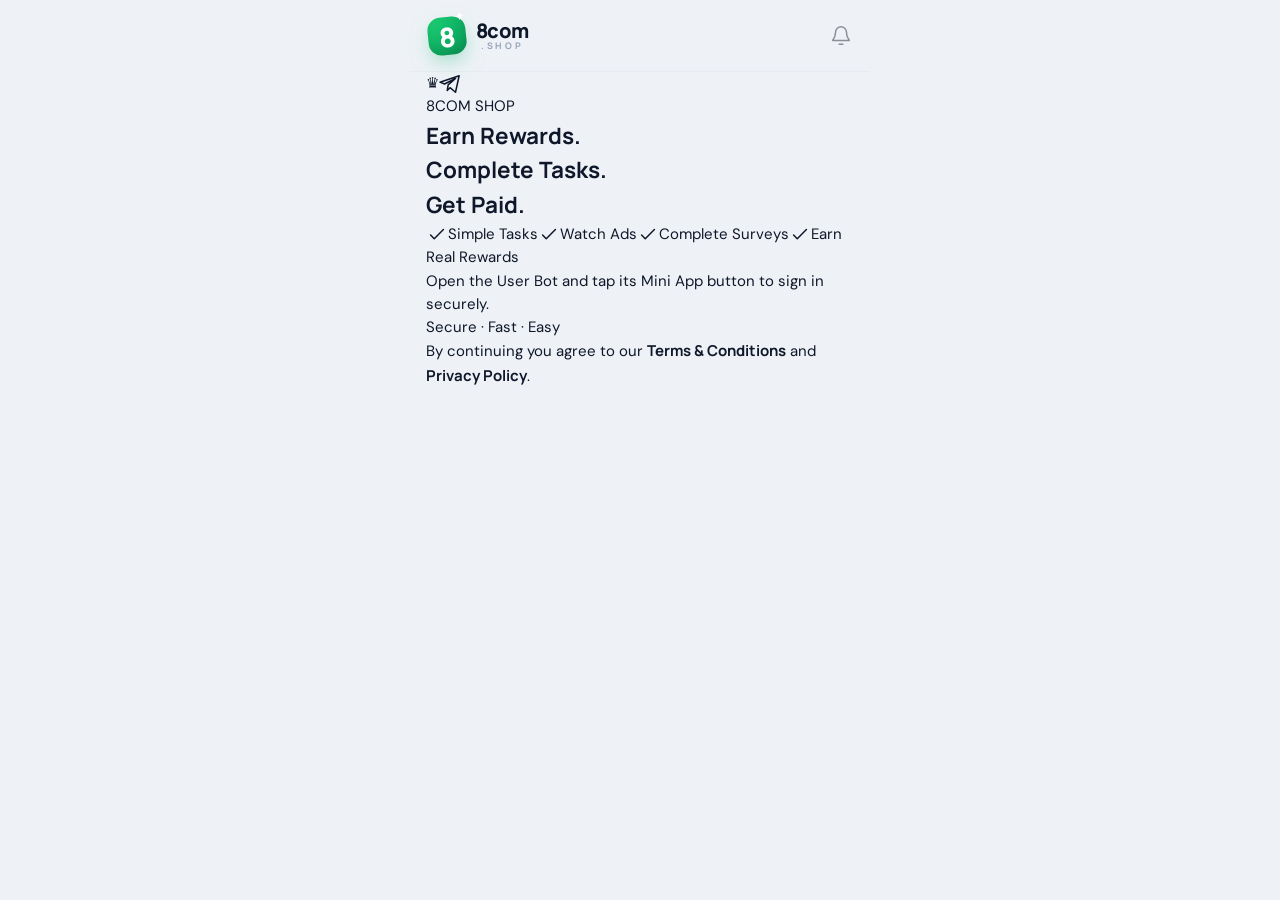
==== commit 437cca36: "Fresh Mint redesign: published member app build" ====
--- a/index.html
+++ b/index.html
@@ -1,20 +1,21 @@
-<!doctype html>
-<html lang="en" data-theme="dark">
-  <head>
-    <meta charset="utf-8" />
-    <meta name="viewport" content="width=device-width, initial-scale=1, viewport-fit=cover" />
-    <meta name="color-scheme" content="dark" />
-    <meta name="theme-color" content="#0b0c11" />
-    <meta name="offerwall-verification" content="ow-0d72dfe478aa3807f19e" />
-    <meta name="robots" content="noindex, nofollow" />
-    <title>8com.shop · Earn with surveys</title>
-    <script src="https://telegram.org/js/telegram-web-app.js"></script>
-    <script async src="https://sad.adsgram.ai/js/sad.min.js"></script>
-    <script type="module" crossorigin src="./assets/index-DOawuzyM.js"></script>
-    <link rel="stylesheet" crossorigin href="./assets/index-Dox2MP_5.css">
-  </head>
-  <body>
-    <div id="root"></div>
-    <noscript>This app requires JavaScript. Open it through the User Bot in Telegram.</noscript>
-  </body>
-</html>
+<!doctype html>
+<html lang="en" data-theme="light">
+  <head>
+    <meta charset="utf-8" />
+    <meta name="viewport" content="width=device-width, initial-scale=1, viewport-fit=cover" />
+    <meta name="color-scheme" content="light" />
+    <meta name="theme-color" content="#eef2f6" />
+    <meta name="offerwall-verification" content="ow-0d72dfe478aa3807f19e" />
+    <meta name="robots" content="noindex, nofollow" />
+    <title>8com shop · Earn Rewards. Complete Tasks. Get Paid.</title>
+    <script src="https://telegram.org/js/telegram-web-app.js"></script>
+    <script async src="https://sad.adsgram.ai/js/sad.min.js"></script>
+    <script type="module" crossorigin src="./assets/index-DAnuYVdA.js"></script>
+    <link rel="stylesheet" crossorigin href="./assets/index-6dUz0_93.css">
+  </head>
+  <body>
+    <div id="root"></div>
+    <noscript>This app requires JavaScript. Open it through the User Bot in Telegram.</noscript>+
+  </body>
+</html>
--- a/assets/index-6dUz0_93.css
+++ b/assets/index-6dUz0_93.css
@@ -0,0 +1 @@
+@import"https://fonts.googleapis.com/css2?family=DM+Sans:opsz,wght@9..40,400;9..40,500;9..40,600;9..40,700&family=Manrope:wght@500;600;700;800&display=swap";:root{color-scheme:light;--bg: #eef2f6;--bg-soft: #f7f9fc;--card: #ffffff;--line: #e4eaf1;--line-strong: #d2dce7;--ink: #0f172a;--ink-soft: #334155;--muted: #64748b;--muted2: #94a3b8;--green: #17c964;--green-strong: #0fb465;--green-deep: #0a9a55;--green-soft: #dcf8ea;--green-softer: #eefbf4;--blue: #3b82f6;--blue-soft: #e7f0fe;--gold: #f5b021;--gold-soft: #fdf2d7;--red: #ef4457;--red-soft: #fde7ea;--amber: #f59e0b;--teal: #14b8a6;--teal-soft: #dffaf6;--purple: #8b5cf6;--purple-soft: #f0ebfe;--orange: #f97316;--orange-soft: #feefdf;--pink: #ec4899;--pink-soft: #fde9f3;--mint-tile: #22c55e;--mint-tile-soft: #e2f9e9;--grad-green: linear-gradient(135deg, #1fd477 0%, #0fb465 52%, #0a9a55 100%);--grad-telegram: linear-gradient(135deg, #3aa7ff 0%, #2563eb 100%);--grad-gold: linear-gradient(135deg, #ffd166 0%, #f5b021 55%, #e79a06 100%);--grad-navy: radial-gradient(120% 130% at 8% -12%, rgba(31, 212, 119, .34) 0%, transparent 52%), radial-gradient(95% 100% at 108% 112%, rgba(59, 130, 246, .2) 0%, transparent 55%), linear-gradient(148deg, #10294a 0%, #0b1c33 58%, #0e2f2a 100%);--grad-splash: radial-gradient(120% 90% at 50% -20%, #14497e 0%, transparent 60%), radial-gradient(80% 55% at 100% 100%, rgba(23, 201, 100, .22) 0%, transparent 55%), linear-gradient(165deg, #0d2247 0%, #0a1730 55%, #0a2418 100%);--shadow-card: 0 6px 22px -10px rgba(15, 23, 42, .12);--shadow-lift: 0 16px 34px -16px rgba(15, 23, 42, .2);--shadow-pop: 0 30px 70px -28px rgba(15, 23, 42, .35);--glow-green: 0 8px 22px -6px rgba(15, 180, 101, .55);--r-sm: 10px;--r-md: 14px;--r-lg: 18px;--r-xl: 24px;--radius-sm: var(--r-sm);--radius-md: var(--r-md);--radius-lg: var(--r-lg);--radius-xl: var(--r-xl);--radius-pill: 999px;--space-1: 4px;--space-2: 8px;--space-3: 12px;--space-4: 16px;--space-5: 20px;--space-6: 24px;--space-7: 32px;--space-8: 40px;--font-sans: "DM Sans", "Inter", "Noto Sans Bengali", system-ui, -apple-system, sans-serif;--font-display: "Manrope", "DM Sans", "Noto Sans Bengali", system-ui, sans-serif;--font-mono: "SF Mono", "JetBrains Mono", "Roboto Mono", ui-monospace, monospace;--ease: cubic-bezier(.22, 1, .36, 1);--spring: cubic-bezier(.34, 1.4, .64, 1);--dur-fast: .15s;--dur-base: .26s;--dur-slow: .46s;--app-max-width: 460px;--nav-height: 84px;--safe-bottom: env(safe-area-inset-bottom, 0px);--safe-top: env(safe-area-inset-top, 0px);--accent: var(--green);--accent-strong: var(--green-strong);--accent-soft: var(--green-soft);--lime: var(--green);--purple2: var(--purple);--primary: var(--green);--surface: var(--card);--surface2: var(--bg-soft);--danger: var(--red);--danger-soft: var(--red-soft);--warning: var(--amber);--info: var(--blue)}@media(prefers-reduced-motion:reduce){:root{--dur-fast: 1ms;--dur-base: 1ms;--dur-slow: 1ms}*,*:before,*:after{animation-duration:1ms!important;transition-duration:1ms!important;scroll-behavior:auto!important}}*,*:before,*:after{box-sizing:border-box}html{-webkit-text-size-adjust:100%}body{margin:0;min-height:100dvh;background:var(--bg);color:var(--ink);font-family:var(--font-sans);font-size:15px;line-height:1.55;-webkit-tap-highlight-color:transparent;-webkit-font-smoothing:antialiased}button,input,select,textarea{font:inherit}button,a{touch-action:manipulation}button{cursor:pointer;border:0;color:inherit;background:none;padding:0}button:disabled{opacity:.45;cursor:not-allowed;filter:saturate(.6)}button:focus-visible,a:focus-visible,input:focus-visible,select:focus-visible,textarea:focus-visible{outline:2px solid var(--green);outline-offset:2px;border-radius:var(--r-sm)}a{color:inherit;text-decoration:none}h1,h2,h3,p{margin:0}h1,h2,h3,strong,.money{font-family:var(--font-display)}img{max-width:100%;display:block}svg{width:22px;height:22px;flex:none;vertical-align:middle}::selection{background:#17c96440}::-webkit-scrollbar{width:9px;height:9px}::-webkit-scrollbar-thumb{background:#c9d5e2;border-radius:999px}::-webkit-scrollbar-track{background:transparent}.app-shell{position:relative;max-width:var(--app-max-width);margin:0 auto;min-height:100dvh;padding:0 16px calc(var(--nav-height) + 30px + var(--safe-bottom));background:var(--bg)}main{min-height:44vh;animation:pageIn var(--dur-slow) var(--ease) both}@keyframes pageIn{0%{opacity:0;transform:translateY(10px)}to{opacity:1;transform:none}}.topbar{position:sticky;top:0;z-index:40;display:flex;align-items:center;justify-content:space-between;gap:10px;min-height:72px;background:#eef2f6e0;backdrop-filter:blur(16px) saturate(150%);-webkit-backdrop-filter:blur(16px) saturate(150%);border-bottom:1px solid rgba(228,234,241,.7);margin:0 -16px;padding:10px 18px}.brand{display:flex;align-items:center;gap:10px;background:none;padding:0;color:var(--ink)}.brand-mark{position:relative;display:grid;place-items:center;width:38px;height:38px;border-radius:13px;background:var(--grad-green);color:#fff;font-family:var(--font-display);font-size:27px;font-weight:800;line-height:1;box-shadow:var(--glow-green),inset 0 -5px 10px #064e2e38;transform:rotate(-6deg)}.brand-mark>span{position:absolute;top:-6px;.top-actions{display:flex;align-items:center;gap:9px}.icon-button{position:relative;display:grid;place-items:center;width:40px;height:40px;border-radius:13px;border:1px solid var(--line);background:var(--card);color:var(--ink-soft);box-shadow:var(--shadow-card);transition:transform var(--dur-fast) var(--ease),border-color var(--dur-fast),color var(--dur-fast)}.icon-button:hover{color:var(--green-strong);border-color:var(--green);transform:translateY(-1px)}.icon-button:active{transform:scale(.93)}.icon-button .badge{position:absolute;top:-5px;right:-5px}.header-identity{display:flex;align-items:center;gap:10px;min-width:0}.header-identity img,.header-avatar{display:grid;place-items:center;width:40px;height:40px;flex:none;border-radius:14px;background:var(--grad-green);color:#fff;font-weight:800;font-size:16px;object-fit:cover;border:2px solid #fff;box-shadow:var(--shadow-card)}.header-identity>span:last-child{display:grid;min-width:0}.header-identity strong{max-width:110px;overflow:hidden;text-overflow:ellipsis;white-space:nowrap;font-size:13px}.header-identity small{font-size:10px;color:var(--muted)}.header-balance{display:grid;text-align:right;padding:7px 12px;border-radius:14px;border:1px solid rgba(23,201,100,.35);background:var(--green-softer);white-space:nowrap}.header-balance>span{font-size:8px;font-weight:800;letter-spacing:.12em;color:var(--green-deep)}.header-balance strong{font-size:14px;color:var(--green-deep);letter-spacing:-.01em}.header-balance small{font-size:9px;color:var(--muted)}.header{position:sticky;top:0;z-index:40;display:flex;align-items:center;justify-content:space-between;gap:12px;padding:12px 2px;background:#eef2f6e6;backdrop-filter:blur(16px)}.header__identity{display:flex;align-items:center;gap:11px;min-width:0}.avatar,.header__identity .avatar{display:grid;place-items:center;width:42px;height:42px;flex:none;border-radius:15px;background:var(--grad-green);color:#fff;font-weight:800;font-size:17px;overflow:hidden}.header__identity .avatar img,.avatar img{width:100%;height:100%;object-fit:cover}.header__name{font-size:14px;font-weight:800;max-width:130px;overflow:hidden;text-overflow:ellipsis;white-space:nowrap}.header__id{font-size:10px;color:var(--muted)}.header__actions{display:flex;align-items:center;gap:9px}.locale-button{display:inline-flex;align-items:center;gap:5px;width:auto;min-width:46px;height:40px;padding:0 11px;border-radius:13px;color:var(--green-deep)}.locale-button svg{width:16px;height:16px}.locale-button__label{font-size:10px;font-weight:800}.live-pill{display:flex;align-items:center;.home-balance,.balance,.balance-card,.wallet-balance{position:relative;overflow:hidden;display:flex;align-items:center;justify-content:space-between;gap:14px;margin:14px 0 18px;padding:24px 22px;border-radius:var(--r-xl);background:var(--grad-navy);color:#fff;box-shadow:0 18px 40px -18px #0b1c338c}.home-balance-copy{position:relative;z-index:1;min-width:0}.home-balance .eyebrow,.balance .eyebrow,.balance-card .eyebrow,.wallet-balance .eyebrow{color:#7ee9b4;margin-bottom:7px}.home-balance-amount,.balance__amount,.balance-amount,.wallet-balance .money{display:flex;align-items:baseline;gap:8px;color:#fff;font-family:var(--font-display);font-size:clamp(28px,8.6vw,40px);font-weight:800;letter-spacing:-.04em;line-height:1.04;overflow-wrap:anywhere}.home-balance-amount small,.balance__amount .unit,.balance-amount small,.wallet-balance .money small{font-size:12px;font-weight:800;letter-spacing:.1em;color:#ffffff9e}.balance__label,.balance-label,.balance-note{display:flex;align-items:center;gap:7px;color:#7ee9b4;font-size:10.5px;font-weight:800;letter-spacing:.14em;text-transform:uppercase}.balance-note{text-transform:none;letter-spacing:0;font-size:12px}.balance__meta{position:relative;display:flex;gap:22px;margin-top:18px;padding-top:15px;border-top:1px solid rgba(255,255,255,.14)}.balance__meta-item{display:grid;gap:3px;color:#ffffff9e;font-size:10.5px}.balance__meta-item strong{color:#fff;font-size:14px}.wallet-balance .hint{color:#ffffffb8;margin-top:8px}.wallet-balance .money{font-size:clamp(26px,7.4vw,36px)}.home-balance-streak{display:inline-flex;align-items:center;gap:4px;margin-top:10px;color:#7ee9b4;font-size:11px;font-weight:700;cursor:pointer}.home-balance-streak svg{width:13px;height:13px}.home-balance-add{position:relative;z-index:1;display:grid;place-items:center;width:46px;height:46px;flex:none;border-radius:16px;background:var(--grad-green);color:#fff;box-shadow:var(--glow-green);transition:transform var(--dur-fast) var(--spring)}.home-balance-add:hover{transform:scale(1.08) rotate(3deg)}.home-balance-add:active{transform:scale(.92)}.wallet-balance .two-buttons{position:relative;z-index:1;width:100%;margin-top:18px}.wallet-balance{flex-wrap:wrap}.wallet-balance>p,.wallet-balance>div.money,.wallet-balance>.hint{position:relative;z-index:1;width:100%}.wallet-balance .primary-button{background:var(--grad-green);color:#fff}.wallet-balance .secondary-button{background:#ffffff1a;border-color:#ffffff47;color:#fff}.wallet-balance .secondary-button:hover{background:#ffffff2e;border-color:#ffffff80}.section-header{display:flex;align-items:center;justify-content:space-between;gap:10px;margin:22px 2px 12px}.section-header h2{font-size:16.5px;font-weight:800;letter-spacing:-.02em}.count-chip,.count-pill{display:inline-flex;align-items:center;gap:4px;padding:3px 11px;border-radius:999px;border:1px solid rgba(23,201,100,.4);background:var(--green-soft);color:var(--green-deep);font-size:11px;font-weight:800}.page-heading{margin:16px 2px 14px}.page-heading h1{font-size:25px;line-height:1.22;letter-spacing:-.03em}.page-heading p:not(.eyebrow){margin-top:6px;color:var(--muted);font-size:12.5px;max-width:330px}.shortcuts-title{margin:22px 2px 12px;font-size:19px;font-weight:800;letter-spacing:-.02em;line-height:1.28}.shortcuts-title span{background:var(--grad-green);-webkit-background-clip:text;background-clip:text;color:transparent}.shortcut-grid{display:grid;grid-template-columns:1fr 1fr;gap:11px}.shortcut-grid>button{display:flex;flex-direction:column;align-items:flex-start;gap:9px;min-width:0;padding:15px 14px;text-align:left;border:1px solid var(--line);border-radius:var(--r-lg);background:var(--card);color:var(--ink);box-shadow:var(--shadow-card);transition:transform var(--dur-fast) var(--ease),border-color var(--dur-fast),box-shadow var(--dur-fast)}.shortcut-grid>button:hover{transform:translateY(-3px);border-color:var(--line-strong);box-shadow:var(--shadow-lift)}.shortcut-grid>button:active{transform:scale(.97)}.shortcut-grid strong,.shortcut-grid small{display:block}.shortcut-grid strong{font-size:13px;letter-spacing:-.01em}.shortcut-grid small{font-size:10.5px;color:var(--muted)}.shortcut-icon{display:grid;place-items:center;width:42px;height:42px;flex:none;border-radius:14px;color:#fff;box-shadow:inset 0 -4px 9px #0f172a1f}.shortcut-icon svg{width:21px;height:21px}.tile-teal{background:var(--teal-soft);color:var(--teal)}.tile-blue{background:var(--blue-soft);color:var(--blue)}.tile-purple{background:var(--purple-soft);color:var(--purple)}.tile-orange{background:var(--orange-soft);color:var(--orange)}.tile-green{background:var(--mint-tile-soft);color:var(--mint-tile)}.tile-pink{background:var(--pink-soft);color:var(--pink)}.earn-menu{display:grid;gap:10px;margin-bottom:18px}.earn-menu>button{display:flex;align-items:center;gap:13px;width:100%;padding:13px 14px;text-align:left;border:1px solid var(--line);border-radius:var(--r-lg);background:var(--card);color:var(--ink);box-shadow:var(--shadow-card);transition:transform var(--dur-fast) var(--ease),border-color var(--dur-fast),box-shadow var(--dur-fast)}.earn-menu>button:hover{transform:translate(3px);border-color:var(--green);box-shadow:var(--shadow-lift)}.earn-menu>button>svg:last-child{margin-left:auto;width:17px;height:17px;color:var(--muted2)}.earn-copy{flex:1;min-width:0;display:grid;gap:2px}.earn-copy strong{font-size:14px}.earn-copy small{font-size:11px;color:var(--muted);overflow:hidden;text-overflow:ellipsis;white-space:nowrap}.home-shortcuts{display:grid;grid-template-columns:1fr 1fr;gap:11px;margin-bottom:6px}.home-shortcuts>button{display:flex;align-items:center;gap:11px;min-width:0;padding:14px 13px;text-align:left;border:1px solid var(--line);border-radius:var(--r-lg);background:var(--card);color:var(--ink);.primary-button,.secondary-button,.small-button,.pill-button{display:inline-flex;align-items:center;justify-content:center;gap:8px;border-radius:15px;font-family:var(--font-display);font-weight:800;letter-spacing:-.01em;transition:transform var(--dur-fast) var(--ease),box-shadow var(--dur-fast),border-color var(--dur-fast),background var(--dur-fast),filter var(--dur-fast)}.primary-button{width:100%;padding:15px 18px;background:var(--grad-green);color:#fff;font-size:14.5px;box-shadow:var(--glow-green),inset 0 -4px 10px #064e2e33}.primary-button:hover{filter:brightness(1.05);transform:translateY(-1px)}.primary-button:active,.small-button:active,.secondary-button:active{transform:scale(.97)}.primary-button.purple{background:linear-gradient(135deg,#8b5cf6,#6d28d9);box-shadow:0 8px 22px -6px #8b5cf68c}.primary-button.telegram,.support-contact{background:var(--grad-telegram);box-shadow:0 8px 22px -6px #3b82f68c}.secondary-button{width:100%;padding:14px 18px;border:1.5px solid var(--line-strong);background:var(--card);color:var(--ink-soft);font-size:14px}.secondary-button:hover{border-color:var(--green);color:var(--green-deep);background:var(--green-softer)}.small-button{padding:10px 16px;background:var(--grad-green);color:#fff;font-size:12px;box-shadow:0 5px 16px -5px #0fb46599}.small-button:hover{filter:brightness(1.06)}.pill-button{padding:12px 18px;border:1.5px solid var(--line-strong);background:var(--card);color:var(--ink-soft);font-size:13px}.pill-button:hover{border-color:var(--green);color:var(--green-deep)}.two-buttons{display:grid;grid-template-columns:1fr 1fr;gap:10px;margin-top:12px}.two-buttons .primary-button,.two-buttons .secondary-button{width:auto}.arrow-button{display:grid;place-items:center;width:36px;height:36px;flex:none;border-radius:12px;border:1px solid var(--line);background:var(--card);color:var(--muted);transition:all var(--dur-fast) var(--ease)}.arrow-button:hover:not(:disabled){color:#fff;background:var(--grad-green);border-color:transparent;transform:translate(2px)}.home_reward_button{width:100%;display:flex;align-items:center;justify-content:center;gap:9px;margin-top:12px;padding:15px 18px;border-radius:16px;background:var(--grad-gold);color:#4a2f00;font-family:var(--font-display);font-size:14.5px;font-weight:800;box-shadow:0 8px 22px -6px #f5b02199}.badge{display:inline-grid;place-items:center;min-width:20px;height:20px;padding:0 7px;border-radius:999px;background:var(--red);color:#fff;font-size:10.5px;font-weight:800;font-family:var(--font-display)}.badge.pending,.badge.processing{background:var(--gold-soft);color:#b47408;border:1px solid rgba(245,176,33,.45)}.badge.approved,.badge.credited,.badge.completed,.badge.success,.badge.active{background:var(--green-soft);color:var(--green-deep);border:1px solid rgba(23,201,100,.4)}.badge.rejected,.badge.reversed,.badge.failed,.badge.banned,.badge.disabled{background:var(--red-soft);color:var(--red);border:1px solid rgba(239,68,87,.35)}.kind-chip{display:inline-flex;align-items:center;gap:5px;width:fit-content;margin:0 0 7px;padding:4px 11px;border-radius:999px;border:1px solid rgba(23,201,100,.35);background:var(--green-soft);color:var(--green-deep);font-size:9.5px;font-weight:800;letter-spacing:.1em;text-transform:uppercase}.reward-tag{display:inline-flex;align-items:center;gap:4px;padding:5px 11px;border-radius:999px;background:var(--green-soft);border:1px solid rgba(23,201,100,.35);color:var(--green-deep);font-family:var(--font-display);font-size:12.5px;font-weight:800;white-space:nowrap}.small-tag{padding:3px 9px;border-radius:999px;background:var(--bg-soft);border:1px solid var(--line);color:var(--muted);font-size:9.5px;font-weight:800;letter-spacing:.06em}.pill{display:inline-flex;align-items:center;gap:5px;padding:5px 12px;border-radius:999px;border:1px solid var(--line);background:var(--card);color:var(--muted);font-size:11px;font-weight:700}.pill--accent{color:var(--green-deep);border-color:#17c96466;background:var(--green-soft)}.pill--warning{color:#b47408;border-color:#f5b02166;background:var(--gold-soft)}.pill--danger{color:var(--red);border-color:#ef445759;background:var(--red-soft)}.pill-row{display:flex;flex-wrap:wrap;gap:7px}.amount-chips{.task-card{display:flex;align-items:center;gap:14px;padding:15px;margin:0 0 11px;border-radius:var(--r-lg);border:1px solid var(--line);background:var(--card);box-shadow:var(--shadow-card);transition:transform var(--dur-fast) var(--ease),border-color var(--dur-fast),box-shadow var(--dur-fast)}.task-card:hover{transform:translateY(-2px);border-color:var(--line-strong);box-shadow:var(--shadow-lift)}.task-icon{display:grid;place-items:center;width:46px;height:46px;flex:none;border-radius:15px;background:var(--green-soft);border:1px solid rgba(23,201,100,.25);color:var(--green-deep)}.task-copy{flex:1;min-width:0}.task-copy h3{font-size:14px;letter-spacing:-.01em}.task-copy p{margin-top:3px;color:var(--muted);font-size:11.5px;line-height:1.5}.task-action{display:grid;justify-items:end;gap:8px;flex:none}.earn-teaser{width:100%;text-align:left;border-color:#17c96452;background:linear-gradient(120deg,var(--green-softer),#fff 60%);color:var(--ink)}.earn-teaser .task-icon{background:var(--grad-green);color:#fff;border:0}.ad-card{display:flex;align-items:center;gap:13px;width:100%;padding:15px;margin:0 0 11px;border-radius:var(--r-lg);border:1px solid var(--line);background:linear-gradient(115deg,#241542,#141c3f 58%,#10324a);color:#fff;text-align:left;box-shadow:0 16px 34px -16px #141c3f8c;transition:transform var(--dur-fast) var(--ease),box-shadow var(--dur-fast)}.ad-card:hover{transform:translateY(-2px)}.ad-icon{display:grid;place-items:center;width:46px;height:46px;flex:none;border-radius:15px;background:#f5b02129;border:1px solid rgba(245,176,33,.4);color:var(--gold)}.ad-copy{flex:1;min-width:0}.ad-copy h3{font-size:13.5px;color:#fff}.ad-copy p{margin-top:3px;color:#fff9;font-size:11px}.ad-card .reward-tag{margin-top:8px;background:#17c96429;border-color:#17c96466;color:#4ce38f}.ad-card .small-tag{background:#ffffff1a;border-color:#ffffff2e;color:#ffffffbf;margin-left:5px}.ad-card .arrow-button{background:#ffffff1a;border-color:#ffffff2e;color:#fff}.feature-grid{display:grid;grid-template-columns:1fr 1fr;gap:11px}.feature-grid:has(.feature-card--full){grid-template-columns:1fr}.feature-card{padding:17px 15px;border-radius:var(--r-lg);border:1px solid var(--line);background:var(--card);box-shadow:var(--shadow-card)}.feature-card h3{font-size:13.5px}.feature-card p{margin:4px 0 11px;color:var(--muted);font-size:11px;line-height:1.5}.feature-art{display:grid;place-items:center;width:44px;height:44px;margin-bottom:11px;border-radius:15px;background:var(--purple-soft);border:1px solid rgba(139,92,246,.25);color:var(--purple)}.bonus-art{display:grid;place-items:center;width:100%;height:100%;color:var(--gold);font-size:20px}.feature-card--full .feature-art{background:var(--gold-soft);border-color:#f5b02159}.feature-card--full{display:flex;align-items:center;gap:14px}.feature-card--full .feature-art{margin-bottom:0;flex:none}.feature-card--full h3{flex:none;min-width:86px}.feature-card--full p{flex:1;margin:0}.game-grid{display:grid;grid-template-columns:1fr 1fr;gap:11px}.game-card{padding:17px 15px;border-radius:var(--r-lg);text-align:left}.game-art{display:grid;place-items:center;width:44px;height:44px;margin-bottom:11px;border-radius:15px;background:var(--blue-soft);border:1px solid rgba(59,130,246,.25);color:var(--blue);font-size:20px}.game-card h3{font-size:13.5px}.game-card p{margin:4px 0 11px;color:var(--muted);font-size:10.5px}.game-teaser{width:100%;display:flex;align-items:center;gap:14px;text-align:left;color:var(--ink)}.game-teaser>div:nth-child(2){flex:1}.game-teaser .hint{margin:3px 0 0}.game-versus{color:var(--muted2);font-size:18px;padding:0 10px}.game-challenge{margin:12px 0;padding:22px 16px;text-align:center;font-family:var(--font-display);font-size:24px;font-weight:800;letter-spacing:-.02em;border-radius:var(--r-lg);background:var(--bg-soft);border:1px dashed var(--line-strong)}.slider{position:relative;overflow:hidden;margin:6px 0 16px;padding:20px 20px 18px;border-radius:var(--r-xl);border:1px solid var(--line);background:linear-gradient(120deg,#5b21b6,#7c3aed 55%,#4f46e5);color:#fff;box-shadow:0 16px 36px -16px #5b21b680}.slider .eyebrow{color:#d8b4fe}.slider h3{font-size:20px;letter-spacing:-.02em;line-height:1.25}.slider>p:not(.eyebrow){margin-top:6px;color:#ffffffb8;font-size:12px;max-width:300px}.slider img{width:100%;margin-top:12px;aspect-ratio:1.91 / 1;object-fit:cover;border-radius:var(--r-md)}.slider-symbol{position:absolute;right:18px;top:16px;font-size:46px;color:#fff3}.slider-link{margin-top:10px;color:#fde68a!important;font-size:12.5px;font-weight:800}.slider-dots{display:flex;gap:5px;margin-top:12px}.slider-dots i{width:7px;height:7px;border-radius:999px;background:#ffffff52;transition:all var(--dur-fast) var(--ease)}.slider-dots i.active{width:18px;background:var(--gold)}.metrics-grid{display:grid;grid-template-columns:repeat(2,minmax(0,1fr));gap:10px;margin:12px 0 18px}.metrics-grid.three{grid-template-columns:repeat(3,minmax(0,1fr))}.metric-card{min-width:0;padding:14px 13px;text-align:center;border-radius:var(--r-lg);border:1px solid var(--line);background:var(--card);box-shadow:var(--shadow-card)}.metric-card span{display:block;color:var(--muted);font-size:9.5px;font-weight:800;letter-spacing:.1em;text-transform:uppercase}.metric-card strong{display:block;margin-top:6px;font-family:var(--font-display);font-size:16px;font-weight:800;letter-spacing:-.02em;color:var(--green-deep);overflow-wrap:anywhere}.metric-card small{color:var(--muted2);font-size:10px}.history-row{display:flex;align-items:center;gap:12px;padding:13px 0;border-bottom:1px solid var(--line)}.history-row:last-child{border-bottom:0}.history-icon{display:grid;place-items:center;width:38px;height:38px;flex:none;border-radius:13px;background:var(--green-soft);color:var(--green-deep)}.history-copy{flex:1;min-width:0}.history-copy strong{display:block;font-size:12.5px;overflow:hidden;text-overflow:ellipsis;white-space:nowrap}.history-copy small{display:block;margin-top:2px;color:var(--muted);font-size:10.5px}.history-copy .hint{margin-top:4px}.history-amount{display:grid;justify-items:end;gap:4px;max-width:46%;text-align:right}.history-amount strong{font-size:12.5px;letter-spacing:-.01em;color:var(--green-deep);overflow-wrap:anywhere}.history-net{display:block;color:var(--muted2);font-size:9.5px;margin-top:2px}.money{color:var(--green-deep);font-weight:800}.amount{font-family:var(--font-display);font-weight:800}.period-tabs,.tabs{display:flex;gap:7px;margin:-3px 0 14px;padding:5px;border-radius:15px;border:1px solid var(--line);background:var(--bg-soft)}.period-tabs button,.tab-button{flex:1;display:flex;align-items:center;justify-content:center;gap:7px;padding:10px 8px;border-radius:11px;background:transparent;color:var(--muted);font-size:11.5px;font-weight:800;transition:all var(--dur-fast) var(--ease)}.period-tabs button.selected,.tab-button.active,.tab-button.selected,.tab-button[aria-selected=true]{color:#fff;background:var(--grad-green);box-shadow:0 5px 14px -4px #0fb4658c}.tab-button svg{width:15px;height:15px}.leaderboard-card{padding:7px 16px}.leaderboard-row{display:flex;align-items:center;gap:12px;padding:12px 0;border-bottom:1px solid var(--line)}.leaderboard-row:last-child{border-bottom:0}.leaderboard-rank{display:grid;place-items:center;width:32px;height:32px;flex:none;border-radius:12px;background:var(--bg-soft);border:1px solid var(--line);color:var(--muted);font-family:var(--font-display);font-size:12px;font-weight:800}.leaderboard-rank.rank-1{color:#4a2f00;background:var(--grad-gold);border-color:transparent}.leaderboard-rank.rank-2{color:#fff;background:linear-gradient(145deg,#9fb4d8,#64748b);border-color:transparent}.leaderboard-rank.rank-3{color:#fff;background:linear-gradient(145deg,#d08a4e,#a15821);border-color:transparent}.leaderboard-name{flex:1;min-width:0}.leaderboard-name strong{.loyalty-card{overflow:hidden;border-color:#8b5cf640;background:linear-gradient(140deg,#f6f2ff,#fff 55%)}.loyalty-top{display:flex;align-items:center;justify-content:space-between;gap:16px}.loyalty-top .eyebrow{color:var(--purple)}.loyalty-top h2{margin:4px 0 12px;font-size:22px;letter-spacing:-.03em}.loyalty-points{display:grid;text-align:right}.loyalty-points strong{font-size:23px;color:var(--purple);letter-spacing:-.02em}.loyalty-points span{font-size:11px;color:var(--muted)}.loyalty-progress{height:9px;margin:10px 0;border-radius:999px;background:#e9e4f8;overflow:hidden}.loyalty-progress i{display:block;height:100%;border-radius:inherit;background:linear-gradient(90deg,var(--purple),var(--green));transition:width .4s var(--ease)}.achievement-grid{display:grid;grid-template-columns:repeat(2,minmax(0,1fr));gap:9px;margin-top:16px}.achievement{display:flex;align-items:flex-start;gap:10px;padding:12px;border-radius:14px;border:1px solid var(--line);background:var(--bg-soft);opacity:.62}.achievement.unlocked{opacity:1;border-color:#17c96459;background:var(--green-softer)}.achievement>span{display:grid;place-items:center;width:32px;height:32px;flex:0 0 32px;border-radius:11px;background:var(--purple-soft);color:var(--purple)}.achievement strong,.achievement small{display:block}.achievement strong{font-size:12px}.achievement small{font-size:10px;line-height:1.45;color:var(--muted);margin-top:3px}.referral-card{overflow:hidden;border-color:#17c96440;background:linear-gradient(140deg,var(--green-softer) 0%,#fff 55%)}.referral-card>.section-header{margin:0 0 8px}.referral-stats{display:grid;grid-template-columns:1fr 1fr;gap:10px;margin:14px 0}.referral-stats>div{padding:13px 14px;border-radius:14px;border:1px solid var(--line);background:var(--card)}.referral-stats span{display:block;color:var(--muted);font-size:10px;font-weight:800;letter-spacing:.08em;text-transform:uppercase}.referral-stats strong{display:block;margin-top:5px;font-size:16px;color:var(--green-deep);letter-spacing:-.02em}.share-row{display:grid;grid-template-columns:repeat(4,1fr);gap:8px;margin-top:12px}.share-btn{display:flex;flex-direction:column;align-items:center;gap:6px;padding:12px 6px;border-radius:14px;border:1px solid var(--line);background:var(--card);color:var(--ink-soft);font-size:10px;font-weight:800;transition:all var(--dur-fast) var(--ease)}.share-btn svg{width:19px;height:19px}.share-btn:hover:not(:disabled){transform:translateY(-2px);box-shadow:var(--shadow-card)}.share-telegram{color:#2196e0;background:#e8f5fe;border-color:#2196e04d}.share-whatsapp{color:#22c15e;background:var(--green-softer);border-color:#22c15e4d}.share-facebook{color:#1877f2;background:var(--blue-soft);border-color:#1877f24d}.share-more{color:var(--muted)}.friend-avatar{width:34px;height:34px;border-radius:12px;object-fit:cover;font-size:14px}.support-card .section-header{margin:0 0 8px}.support-list{display:grid;gap:8px;margin:10px 0 14px}.support-item{border:1px solid var(--line);border-radius:13px;background:var(--bg-soft);overflow:hidden;.form-field{display:grid;gap:7px;margin-bottom:14px}.form-field label,.form-field>span{font-size:11px;font-weight:800;letter-spacing:.05em;color:var(--ink-soft)}.form-field input,.form-field select,.form-field textarea,.input-row input{width:100%;padding:14px 15px;border-radius:14px;border:1.5px solid var(--line);background:var(--bg-soft);color:var(--ink);font-size:14px;outline:none;transition:border-color var(--dur-fast),box-shadow var(--dur-fast),background var(--dur-fast)}.form-field input::placeholder,.form-field textarea::placeholder{color:var(--muted2)}.form-field input:focus,.form-field select:focus,.form-field textarea:focus,.input-row input:focus{border-color:var(--green);box-shadow:0 0 0 3.5px #17c96429;background:#fff}.form-field select{appearance:none;background-image:linear-gradient(45deg,transparent 50%,var(--muted) 50%),linear-gradient(135deg,var(--muted) 50%,transparent 50%);background-position:calc(100% - 20px) 50%,calc(100% - 14px) 50%;background-size:6px 6px;background-repeat:no-repeat}.form-field textarea{min-height:90px;resize:vertical}.field-hint{color:var(--muted2);font-size:11px;text-transform:none;letter-spacing:0}.input-row{display:flex;gap:9px}.input-row input{flex:1;min-width:0}.input-row .primary-button,.input-row .small-button{width:auto;flex:none}.inline-error,.error-text{display:flex;align-items:center;justify-content:space-between;gap:10px;padding:14px 16px;border-radius:14px;background:var(--red-soft);border:1px solid rgba(239,68,87,.3);color:var(--red);font-size:12.5px;font-weight:600}.copy-field{display:flex;align-items:center;gap:10px;padding:13px 15px;border-radius:14px;border:1.5px dashed var(--line-strong);background:var(--bg-soft)}.copy-field code,.copy-field .code{flex:1;min-width:0;font-family:var(--font-mono);font-size:12px;color:var(--green-deep);overflow:hidden;text-overflow:ellipsis;white-space:nowrap}.copy-field button{flex:none;color:var(--muted);padding:7px;border-radius:9px}.copy-field button:hover{color:var(--green-deep);background:var(--green-soft)}.payment-method-tabs{display:flex;gap:8px;margin:14px 0 16px}.payment-method-tabs button{flex:1;display:flex;flex-direction:column;align-items:center;gap:7px;padding:13px 8px;border-radius:16px;border:1.5px solid var(--line);background:var(--bg-soft);color:var(--ink-soft);font-size:12px;font-weight:800;transition:all var(--dur-fast) var(--ease)}.payment-method-tabs button>span{display:grid;place-items:center;width:34px;height:34px;border-radius:12px;background:var(--card);border:1px solid var(--line);font-weight:800;font-size:16px;color:var(--green-deep)}.payment-method-tabs button.selected{border-color:var(--green);background:var(--green-softer);color:var(--green-deep);box-shadow:0 0 0 3px #17c9641f}.payment-method-tabs button.selected>span{background:var(--grad-green);color:#fff;border-color:transparent}.payment-details{display:grid;gap:10px;padding:16px;margin-bottom:14px;border-radius:var(--r-lg);border:1px solid var(--line);background:var(--bg-soft)}.payment-logo,.payment-logo-fallback{display:grid;place-items:center;width:46px;height:46px;border-radius:15px;background:#26a17b24;color:#0d9d58;font-weight:800;font-size:19px;object-fit:cover}.payment-method-title{display:grid;gap:2px}.payment-method-title strong{font-size:14px}.payment-method-title small{color:var(--muted);font-size:11px}.payment-qr{justify-self:center;width:190px;height:190px;border-radius:var(--r-md);border:1px solid var(--line);background:#fff;padding:10px}.payment-address{margin:0}.mobile-money-target{display:grid;gap:3px;padding:13px 15px;border-radius:14px;background:var(--green-softer);border:1px dashed rgba(15,180,101,.5)}.offerwall-card{overflow:hidden;padding:0;border-color:#17c96447}.offerwall-heading{display:flex;align-items:center;gap:13px;padding:18px;background:linear-gradient(120deg,var(--green-softer),#fff 70%)}.offerwall-heading h3{margin:0 0 4px;font-size:15px}.offerwall-heading p{margin:0;color:var(--muted);font-size:11.5px}.offerwall-heading .task-icon{width:44px;height:44px;background:var(--grad-green);color:#fff;border:0}.offerwall-frame{display:block;width:100%;height:clamp(620px,82vh,900px);border:0;border-top:1px solid var(--line);background:#fff}.offerwall-loading,.offerwall-placeholder{min-height:240px;display:grid;place-content:center;gap:10px;text-align:center;color:var(--muted);padding:30px 20px}.offerwall-notice{display:flex;gap:12px;margin:0 18px 16px;padding:13px 15px;border-radius:13px;background:var(--gold-soft);border:1px solid rgba(245,176,33,.35)}.offerwall-notice strong{font-size:12.5px}.offerwall-notice p{margin-top:3px;color:#92610a;font-size:11.5px}.offerwall-notice .notice-mark{font-size:18px;color:var(--gold)}.offerwall-summary{display:flex;justify-content:space-between;align-items:center;gap:10px;padding:13px 16px}.offerwall-summary span{color:var(--muted);font-size:12px}.offerwall-summary strong{color:var(--green-deep)}.profile-hero{display:flex;align-items:center;gap:15px;padding:20px;margin-bottom:12px}.profile-photo{width:62px;height:62px;flex:none;border-radius:21px;object-fit:cover;border:3px solid #fff;box-shadow:var(--shadow-lift),0 0 0 2px #17c96466}.profile-hero .avatar{width:62px;height:62px;border-radius:21px;font-size:24px}.profile-hero h2{font-size:19px;letter-spacing:-.02em}.profile-hero p{margin-top:4px;color:var(--muted);font-size:11.5px}.notification-item{display:block;padding:13px 0;border-bottom:1px solid var(--line)}.notification-item:last-child{border-bottom:0}.notification-item p{color:var(--ink-soft);font-size:13px;line-height:1.5}.notification-item strong{display:block;font-size:12.5px}.notification-item small{display:block;margin-top:5px;color:var(--muted2);font-size:10px}.notifications{display:grid;gap:8px}dialog{position:fixed;inset:auto 0 0;margin:auto auto 0;width:min(100%,480px);max-height:90dvh;padding:0;border:0;background:transparent;overflow:visible}dialog::backdrop{background:#0f172a8c;backdrop-filter:blur(6px);-webkit-backdrop-filter:blur(6px)}dialog>div,dialog>.modal-heading+*{position:relative}dialog .modal-heading,dialog form,dialog>*{box-sizing:border-box}dialog{outline:none}dialog[open]{animation:sheetUp var(--dur-slow) var(--ease) both}@keyframes sheetUp{0%{opacity:0;transform:translateY(46px)}to{opacity:1;transform:none}}dialog{background:var(--card);border-radius:26px 26px 0 0;padding:24px 22px calc(26px + var(--safe-bottom));box-shadow:0 -20px 60px -20px #0f172a66}.modal-heading{display:flex;align-items:center;justify-content:space-between;gap:12px;margin-bottom:8px}.modal-heading h2{font-size:19px;font-weight:800;letter-spacing:-.02em}.modal-heading .icon-button{width:34px;height:34px;box-shadow:none;background:var(--bg-soft)}.modal-description{.empty-state{display:grid;place-items:center;gap:8px;padding:32px 22px;text-align:center;color:var(--muted)}.empty-state svg{width:34px;height:34px;color:var(--muted2);opacity:.7}.empty-state h3{font-size:13.5px;color:var(--ink)}.empty-state p{font-size:11.5px;max-width:250px}.spinner{width:36px;height:36px;border-radius:50%;border:3px solid var(--green-soft);border-top-color:var(--green-strong);animation:rotate .85s linear infinite}.spinner-inline,.status-spinner{display:inline-block;width:14px;height:14px;border:2px solid rgba(255,255,255,.35);border-top-color:currentColor;border-radius:50%;animation:rotate .85s linear infinite;vertical-align:-3px}@keyframes rotate{to{transform:rotate(360deg)}}.loading{display:grid;place-items:center;min-height:40vh;color:var(--muted);gap:12px}.maintenance{display:grid;place-items:center;min-height:55vh;text-align:center;gap:12px}.maintenance svg{width:40px;height:40px;color:var(--green)}.maintenance h1{font-size:23px}.maintenance p{color:var(--muted);font-size:13px}.gate{min-height:100dvh}.gate__title{font-size:20px;font-weight:800;margin-bottom:6px}.gate__list{display:grid;gap:10px;margin:16px 0}.gate__row-head{display:flex;align-items:center;gap:12px;flex:1;min-width:0}.gate__row-title strong{display:block;font-size:13px;overflow:hidden;text-overflow:ellipsis;white-space:nowrap}.gate__row-title small{display:block;color:var(--muted);font-size:10.5px;margin-top:2px}.gate__row-actions{display:flex;gap:7px;flex:none}.gate__checked{color:var(--green)}.monetag,.monetag-zone-{margin:12px 0}.guest-card{position:relative;overflow:hidden;display:grid;justify-items:center;gap:10px;margin:12px 0;padding:46px 26px 34px;text-align:center;border-radius:var(--r-xl);background:var(--grad-splash);color:#fff;box-shadow:0 24px 50px -20px #0a1730a6}.guest-coins{position:absolute;inset:0;pointer-events:none;background:radial-gradient(circle at 12% 22%,rgba(245,176,33,.35) 0 6px,transparent 7px),radial-gradient(circle at 88% 18%,rgba(245,176,33,.3) 0 8px,transparent 9px),radial-gradient(circle at 80% 76%,rgba(245,176,33,.25) 0 6px,transparent 7px),radial-gradient(circle at 18% 82%,rgba(31,212,119,.3) 0 7px,transparent 8px),radial-gradient(circle at 50% 8%,rgba(58,167,255,.25) 0 9px,transparent 10px);animation:float 7s ease-in-out infinite}@keyframes float{50%{transform:translateY(-8px)}}.guest-logo{position:relative;display:grid;place-items:center;width:92px;height:92px;border-radius:50%;background:var(--grad-telegram);color:#fff;box-shadow:0 0 0 8px #3aa7ff24,0 0 44px #3aa7ff8c}.guest-logo svg{width:44px;height:44px;margin-left:-4px}.guest-crown{position:absolute;top:-17px;left:50%;transform:translate(-50%) rotate(-8deg);font-size:26px;color:var(--gold);text-shadow:0 2px 12px rgba(245,176,33,.7)}.guest-card .eyebrow{color:#7ee9b4;letter-spacing:.3em;margin:14px 0 2px}.guest-card h1{font-size:27px;line-height:1.24;letter-spacing:-.03em;color:#fff}.guest-features{display:grid;grid-template-columns:1fr 1fr;gap:8px;width:100%;max-width:300px;margin:14px 0 20px;text-align:left}.guest-features span{display:flex;.bottom-nav{position:fixed;left:50%;bottom:0;transform:translate(-50%);z-index:60;display:flex;justify-content:space-around;width:min(100%,var(--app-max-width));height:calc(var(--nav-height) + var(--safe-bottom));padding:10px 12px calc(10px + var(--safe-bottom));background:#fffffff0;backdrop-filter:blur(18px) saturate(160%);-webkit-backdrop-filter:blur(18px) saturate(160%);border-top:1px solid var(--line);box-shadow:0 -12px 34px -14px #0f172a29}.nav-item{position:relative;display:flex;flex-direction:column;align-items:center;justify-content:center;gap:4px;flex:1;border-radius:14px;color:var(--muted2);font-size:9.8px;font-weight:800;transition:color var(--dur-fast) var(--ease),background var(--dur-fast)}.nav-item svg{width:22px;height:22px;transition:transform var(--dur-fast) var(--spring)}.nav-item:hover,.nav-item.active{color:var(--green-deep)}.nav-item.active:before{content:"";position:absolute;top:-11px;width:34px;height:3.5px;border-radius:0 0 6px 6px;background:var(--grad-green);box-shadow:0 3px 10px #0fb46599}.nav-item.active svg{transform:translateY(-2px) scale(1.08)}.payment-logo-fallback.binance{background:#fef3d7;color:#c99402}.payment-logo-fallback.nagad{background:#fdeee4;color:#e8531a}.payment-logo-fallback.bkash{background:#fde8f0;color:#d61f6f}.spin-wrap,.spin-wheel,.spin-pointer,.wheel-mini,.prize-list,.result-banner{display:none!important}.outside-telegram,.guest-note{line-height:1.6}.code{font-family:var(--font-mono);font-size:12px}.points{color:var(--gold);font-weight:800}.unit{font-size:11px;color:var(--muted2);font-weight:700}.no-store{display:none}.check{color:var(--green)}@media(max-width:420px){.app-shell{padding-left:14px;padding-right:14px}.topbar{margin:0 -14px;padding-left:16px;padding-right:16px}.home-balance-amount,.balance__amount,.balance-amount{font-size:clamp(26px,8vw,34px)}.metric-card strong{font-size:14px}.task-action{gap:6px}.reward-tag{font-size:11.5px;padding:4px 9px}.page-heading h1{font-size:22px}.shortcuts-title{font-size:17px}}@media(min-width:480px){dialog{border-radius:26px;margin-bottom:max(24px,6dvh)}}align-items:center;gap:8px;padding:10px 12px;border-radius:12px;background:#ffffff12;border:1px solid rgba(255,255,255,.1);font-size:11.5px;font-weight:700;color:#d9e6ff}.guest-features i{display:grid;place-items:center;width:18px;height:18px;flex:none;border-radius:50%;background:var(--grad-green);font-style:normal}.guest-features i svg{width:11px;height:11px;color:#fff}.guest-open{max-width:300px;background:var(--grad-telegram);box-shadow:0 10px 26px -8px #2a8df0b3;position:relative;z-index:1}.guest-card .hint{color:#ffffffa6;max-width:280px;z-index:1}.guest-secure{margin-top:14px;color:#ffffff80;font-size:10.5px;font-weight:700;letter-spacing:.22em;text-transform:uppercase}.guest-note{text-align:center;color:var(--muted2);font-size:10.5px;padding:4px 26px}.guest-note strong{color:var(--muted);font-weight:700}.guest-art{font-size:44px}.guest-open.guest-open{margin-top:4px}margin:2px 0 4px;color:var(--muted);font-size:12.5px;line-height:1.55}.overlay{position:fixed;inset:0;z-index:90;background:#0f172a8c}.panel{padding:22px 20px;border-radius:var(--r-xl);background:var(--card);box-shadow:var(--shadow-pop)}.panel__body{margin-top:6px}.panel__hint{margin-top:12px;color:var(--muted2);font-size:11px;text-align:center}.toast{position:fixed;left:50%;bottom:calc(var(--nav-height) + 20px + var(--safe-bottom));transform:translate(-50%);z-index:200;width:min(92%,400px);padding:14px 17px;border-radius:15px;background:#0f2a1e;color:#7ee9b4;font-size:13px;font-weight:700;box-shadow:var(--shadow-pop);animation:toastIn var(--dur-slow) var(--spring) both}.toast.error{background:#3a0f16;color:#ffa3b0}.toasts{position:fixed;left:50%;bottom:calc(var(--nav-height) + 20px + var(--safe-bottom));transform:translate(-50%);z-index:200;display:grid;gap:8px;width:min(92%,400px);pointer-events:none}@keyframes toastIn{0%{opacity:0;transform:translate(-50%,16px) scale(.96)}to{opacity:1;transform:translate(-50%) scale(1)}}.mobile-money-target small{color:var(--muted);font-size:9px;font-weight:800;letter-spacing:.12em}.mobile-money-target strong{font-size:17px;color:var(--green-deep);letter-spacing:.04em}.mobile-money-target .text-link{margin-top:5px}.rate-note{display:block;padding:10px 13px;border-radius:11px;background:var(--gold-soft);border:1px solid rgba(245,176,33,.35);color:#92610a;font-size:11px;font-weight:600}.deposit-instructions{margin:12px 0;padding:14px 16px;border-radius:var(--r-md);border:1px solid var(--blue-soft);background:var(--blue-soft);font-size:12.5px;line-height:1.6;color:#1e40af;white-space:pre-line}.deposit-empty{padding:26px 18px;text-align:center;color:var(--muted);font-size:12.5px}.deposit-empty h3{margin:10px 0 6px;color:var(--ink)}.notice-mark{font-size:24px;color:var(--muted2)}.reference{font-family:var(--font-mono);font-size:11px;color:var(--muted)}}.support-item summary{display:flex;align-items:center;justify-content:space-between;gap:10px;padding:13px 15px;font-size:13px;font-weight:700;cursor:pointer;list-style:none}.support-item summary::-webkit-details-marker{display:none}.support-item summary svg{width:15px;height:15px;color:var(--muted2);transition:transform var(--dur-fast) var(--ease)}.support-item[open] summary svg{transform:rotate(90deg);color:var(--green-deep)}.support-item p{padding:0 15px 13px;color:var(--muted);font-size:12px;line-height:1.6}.support-contact{margin-top:2px}display:block;font-size:12.5px;overflow:hidden;text-overflow:ellipsis;white-space:nowrap}.leaderboard-name small{display:block;color:var(--muted);font-size:10px;margin-top:2px}.leaderboard-earned{font-size:12px;font-weight:800;text-align:right;white-space:nowrap;color:var(--green-deep)}.leaderboard-earned small{display:block;color:var(--muted2);font-size:9px;font-weight:600}.game-options{display:grid;gap:9px;margin-top:12px}.game-options .primary-button,.answer{padding:13px 15px}display:flex;gap:8px;margin:10px 0 4px}.amount-chips button{flex:1;padding:9px 6px;border-radius:11px;border:1.5px solid var(--line);background:var(--bg-soft);color:var(--ink-soft);font-size:12px;font-weight:800;transition:all var(--dur-fast) var(--ease)}.amount-chips button:hover{border-color:var(--green);color:var(--green-deep);background:var(--green-softer)}.amount-chips .chip-max{background:var(--green-soft);border-color:#17c96466;color:var(--green-deep)}box-shadow:var(--shadow-card)}.eyebrow{display:block;margin:0 0 6px;color:var(--green-strong);font-size:10px;font-weight:800;letter-spacing:.16em;text-transform:uppercase}.card{position:relative;padding:18px;margin:0 0 12px;border-radius:var(--r-lg);border:1px solid var(--line);background:var(--card);box-shadow:var(--shadow-card)}.no-margin{margin:0}.centered{text-align:center}.text-link{color:var(--green-strong);font-size:12.5px;font-weight:800;display:inline-flex;align-items:center;gap:5px}.text-link svg{width:15px;height:15px}.text-link:hover{text-decoration:underline}.channel-link{color:var(--purple)}.hint{color:var(--muted);font-size:11.5px;line-height:1.55}.footer-note{display:flex;align-items:center;gap:8px;margin:16px 4px 6px;color:var(--muted2);font-size:11px}.footer-note svg{width:16px;height:16px;color:var(--green)}gap:6px;padding:6px 11px;border-radius:999px;border:1px solid var(--line);background:var(--card);font-size:9px;font-weight:800;letter-spacing:.12em;text-transform:uppercase;color:var(--muted)}.live-pill i,.secure-dot{width:6px;height:6px;border-radius:50%;background:var(--green);box-shadow:0 0 8px #17c964e6;animation:pulse 2.4s ease-in-out infinite}@keyframes pulse{50%{opacity:.35}}.announcement{display:flex;align-items:flex-start;gap:10px;margin:12px 0;padding:13px 15px;border-radius:var(--r-md);border:1px solid var(--blue-soft);background:var(--blue-soft);color:#1d4ed8;font-size:12.5px}right:-1px;font-size:13px}.brand>strong{font-size:20px;font-weight:800;letter-spacing:-.03em;line-height:1.05}.brand strong span{display:block;font-size:9px;font-weight:700;letter-spacing:.3em;text-transform:uppercase;color:var(--muted2)}
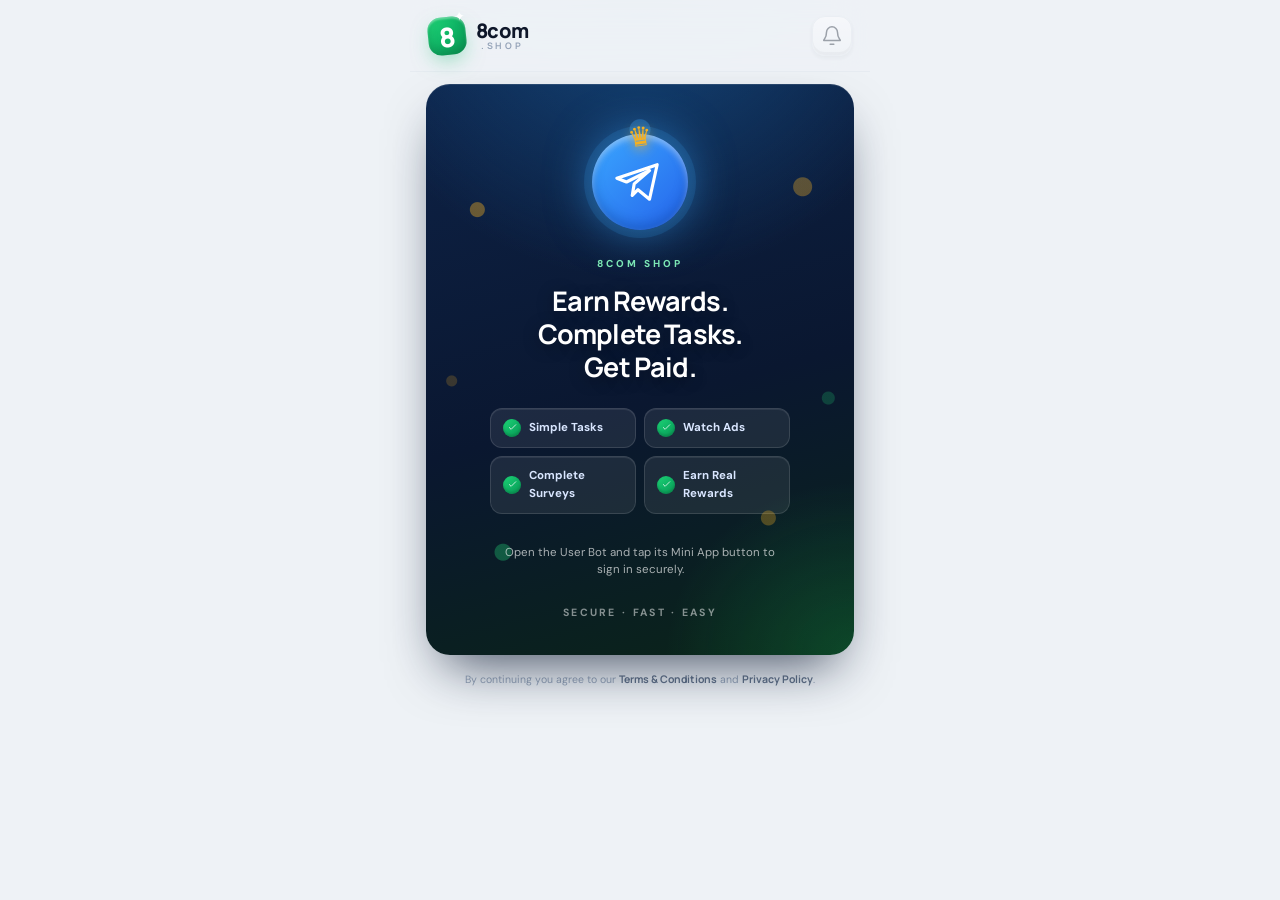
==== commit b56f3f84: "Fresh Mint 3D: published member app build" ====
--- a/index.html
+++ b/index.html
@@ -10,8 +10,8 @@
     <title>8com shop · Earn Rewards. Complete Tasks. Get Paid.</title>
     <script src="https://telegram.org/js/telegram-web-app.js"></script>
     <script async src="https://sad.adsgram.ai/js/sad.min.js"></script>
-    <script type="module" crossorigin src="./assets/index-DAnuYVdA.js"></script>
-    <link rel="stylesheet" crossorigin href="./assets/index-6dUz0_93.css">
+    <script type="module" crossorigin src="./assets/index-wbIGFWdA.js"></script>
+    <link rel="stylesheet" crossorigin href="./assets/index-DQhoigao.css">
   </head>
   <body>
     <div id="root"></div>
--- a/assets/index-DQhoigao.css
+++ b/assets/index-DQhoigao.css
@@ -0,0 +1 @@
+@import"https://fonts.googleapis.com/css2?family=DM+Sans:opsz,wght@9..40,400;9..40,500;9..40,600;9..40,700&family=Manrope:wght@500;600;700;800&display=swap";:root{color-scheme:light;--bg: #eef2f6;--bg-soft: #f7f9fc;--card: #ffffff;--line: #e4eaf1;--line-strong: #d2dce7;--ink: #0f172a;--ink-soft: #334155;--muted: #64748b;--muted2: #94a3b8;--green: #17c964;--green-strong: #0fb465;--green-deep: #0a9a55;--green-soft: #dcf8ea;--green-softer: #eefbf4;--blue: #3b82f6;--blue-soft: #e7f0fe;--gold: #f5b021;--gold-soft: #fdf2d7;--red: #ef4457;--red-soft: #fde7ea;--amber: #f59e0b;--teal: #14b8a6;--teal-soft: #dffaf6;--purple: #8b5cf6;--purple-soft: #f0ebfe;--orange: #f97316;--orange-soft: #feefdf;--pink: #ec4899;--pink-soft: #fde9f3;--mint-tile: #22c55e;--mint-tile-soft: #e2f9e9;--grad-green: linear-gradient(135deg, #1fd477 0%, #0fb465 52%, #0a9a55 100%);--grad-telegram: linear-gradient(135deg, #3aa7ff 0%, #2563eb 100%);--grad-gold: linear-gradient(135deg, #ffd166 0%, #f5b021 55%, #e79a06 100%);--grad-navy: radial-gradient(120% 130% at 8% -12%, rgba(31, 212, 119, .34) 0%, transparent 52%), radial-gradient(95% 100% at 108% 112%, rgba(59, 130, 246, .2) 0%, transparent 55%), linear-gradient(148deg, #10294a 0%, #0b1c33 58%, #0e2f2a 100%);--grad-splash: radial-gradient(120% 90% at 50% -20%, #14497e 0%, transparent 60%), radial-gradient(80% 55% at 100% 100%, rgba(23, 201, 100, .22) 0%, transparent 55%), linear-gradient(165deg, #0d2247 0%, #0a1730 55%, #0a2418 100%);--shadow-card: 0 6px 22px -10px rgba(15, 23, 42, .12);--shadow-lift: 0 16px 34px -16px rgba(15, 23, 42, .2);--shadow-3d: 0 2px 5px rgba(15, 23, 42, .1), inset 0 -3px 0 rgba(15, 23, 42, .07), inset 0 1px 0 rgba(255, 255, 255, .9);--shadow-pop: 0 30px 70px -28px rgba(15, 23, 42, .35);--glow-green: 0 8px 22px -6px rgba(15, 180, 101, .55);--r-sm: 10px;--r-md: 14px;--r-lg: 18px;--r-xl: 24px;--radius-sm: var(--r-sm);--radius-md: var(--r-md);--radius-lg: var(--r-lg);--radius-xl: var(--r-xl);--radius-pill: 999px;--space-1: 4px;--space-2: 8px;--space-3: 12px;--space-4: 16px;--space-5: 20px;--space-6: 24px;--space-7: 32px;--space-8: 40px;--font-sans: "DM Sans", "Inter", "Noto Sans Bengali", system-ui, -apple-system, sans-serif;--font-display: "Manrope", "DM Sans", "Noto Sans Bengali", system-ui, sans-serif;--font-mono: "SF Mono", "JetBrains Mono", "Roboto Mono", ui-monospace, monospace;--ease: cubic-bezier(.22, 1, .36, 1);--spring: cubic-bezier(.34, 1.4, .64, 1);--dur-fast: .15s;--dur-base: .26s;--dur-slow: .46s;--app-max-width: 460px;--nav-height: 84px;--safe-bottom: env(safe-area-inset-bottom, 0px);--safe-top: env(safe-area-inset-top, 0px);--accent: var(--green);--accent-strong: var(--green-strong);--accent-soft: var(--green-soft);--lime: var(--green);--purple2: var(--purple);--primary: var(--green);--surface: var(--card);--surface2: var(--bg-soft);--danger: var(--red);--danger-soft: var(--red-soft);--warning: var(--amber);--info: var(--blue)}@media(prefers-reduced-motion:reduce){:root{--dur-fast: 1ms;--dur-base: 1ms;--dur-slow: 1ms}*,*:before,*:after{animation-duration:1ms!important;transition-duration:1ms!important;scroll-behavior:auto!important}}*,*:before,*:after{box-sizing:border-box}html{-webkit-text-size-adjust:100%}body{margin:0;min-height:100dvh;background:var(--bg);color:var(--ink);font-family:var(--font-sans);font-size:15px;line-height:1.55;-webkit-tap-highlight-color:transparent;-webkit-font-smoothing:antialiased}button,input,select,textarea{font:inherit}button,a{touch-action:manipulation}button{cursor:pointer;border:0;color:inherit;background:none;padding:0}button:disabled{opacity:.45;cursor:not-allowed;filter:saturate(.6)}button:focus-visible,a:focus-visible,input:focus-visible,select:focus-visible,textarea:focus-visible{outline:2px solid var(--green);outline-offset:2px;border-radius:var(--r-sm)}a{color:inherit;text-decoration:none}h1,h2,h3,p{margin:0}h1,h2,h3,strong,.money{font-family:var(--font-display)}img{max-width:100%;display:block}svg{width:22px;height:22px;flex:none;vertical-align:middle}::selection{background:#17c96440}::-webkit-scrollbar{width:9px;height:9px}::-webkit-scrollbar-thumb{background:#c9d5e2;border-radius:999px}::-webkit-scrollbar-track{background:transparent}.app-shell{position:relative;max-width:var(--app-max-width);margin:0 auto;min-height:100dvh;padding:0 16px calc(var(--nav-height) + 30px + var(--safe-bottom));background:radial-gradient(90% 30% at 50% -8%,rgba(23,201,100,.08) 0%,transparent 55%),var(--bg)}main{min-height:44vh;animation:pageIn var(--dur-slow) var(--ease) both}@keyframes pageIn{0%{opacity:0;transform:translateY(10px)}to{opacity:1;transform:none}}.topbar{position:sticky;top:0;z-index:40;display:flex;align-items:center;justify-content:space-between;gap:10px;min-height:72px;padding:10px 18px;margin:0 -16px;background:#eef2f6db;backdrop-filter:blur(16px) saturate(160%);-webkit-backdrop-filter:blur(16px) saturate(160%);border-bottom:1px solid rgba(228,234,241,.8)}.brand{display:flex;align-items:center;gap:10px;background:none;padding:0;color:var(--ink)}.brand-mark{position:relative;display:grid;place-items:center;width:38px;height:38px;border-radius:13px;background:var(--grad-green);color:#fff;font-family:var(--font-display);font-size:27px;font-weight:800;line-height:1;box-shadow:var(--glow-green),inset 0 2px 2px #ffffff59,inset 0 -5px 10px #064e2e47;transform:rotate(-6deg)}.brand-mark>span{position:absolute;top:-6px;right:-1px;font-size:13px}.brand>strong{font-size:20px;font-weight:800;letter-spacing:-.03em;line-height:1.05}.brand strong span{display:block;font-size:9px;font-weight:700;letter-spacing:.3em;text-transform:uppercase;color:var(--muted2)}.announcement{display:flex;align-items:flex-start;gap:10px;margin:12px 0;padding:13px 15px;border-radius:var(--r-md);border:1px solid var(--blue-soft);background:var(--blue-soft);color:#1d4ed8;font-size:12.5px}.top-actions{display:flex;align-items:center;gap:9px}.icon-button{position:relative;display:grid;place-items:center;width:40px;height:40px;border-radius:13px;border:1px solid var(--line);background:linear-gradient(180deg,#fff,#f0f5f9);color:var(--ink-soft);box-shadow:var(--shadow-3d);transition:transform var(--dur-fast) var(--ease),border-color var(--dur-fast),color var(--dur-fast)}.icon-button:hover{color:var(--green-strong);border-color:var(--green)}.icon-button:active{transform:scale(.92);box-shadow:var(--shadow-card)}.icon-button .badge{position:absolute;top:-5px;right:-5px}.header-identity{display:flex;align-items:center;gap:11px;min-width:0}.header-identity img,.header-avatar{display:grid;place-items:center;width:44px;height:44px;flex:none;border-radius:15px;background:var(--grad-green);color:#fff;font-weight:800;font-size:17px;object-fit:cover;border:2px solid #fff;box-shadow:var(--shadow-3d)}.header-identity>span:last-child{display:grid;min-width:0}.header-identity strong{max-width:160px;overflow:hidden;text-overflow:ellipsis;white-space:nowrap;font-size:14px}.header-identity small{font-size:10.5px;color:var(--muted)}.header{position:sticky;top:0;z-index:40;display:flex;align-items:center;justify-content:space-between;gap:12px;padding:12px 2px;background:#eef2f6e6;backdrop-filter:blur(16px)}.header__identity{display:flex;align-items:center;gap:11px;min-width:0}.avatar,.header__identity .avatar{display:grid;place-items:center;width:42px;height:42px;flex:none;border-radius:15px;background:var(--grad-green);color:#fff;font-weight:800;font-size:17px;overflow:hidden}.header__identity .avatar img,.avatar img{width:100%;height:100%;object-fit:cover}.header__name{font-size:14px;font-weight:800;max-width:130px;overflow:hidden;text-overflow:ellipsis;white-space:nowrap}.header__id{font-size:10px;color:var(--muted)}.header__actions{display:flex;align-items:center;gap:9px}.locale-button{display:inline-flex;align-items:center;gap:5px;width:auto;min-width:46px;height:40px;padding:0 11px;border-radius:13px;color:var(--green-deep)}.locale-button svg{width:16px;height:16px}.locale-button__label{font-size:10px;font-weight:800}.live-pill{display:flex;align-items:center;gap:6px;padding:6px 11px;border-radius:999px;border:1px solid var(--line);background:var(--card);font-size:9px;font-weight:800;letter-spacing:.12em;text-transform:uppercase;color:var(--muted)}.live-pill i,.secure-dot{width:6px;height:6px;border-radius:50%;background:var(--green);box-shadow:0 0 8px #17c964e6;animation:pulse 2.4s ease-in-out infinite}@keyframes pulse{50%{opacity:.35}}.home-balance,.balance,.balance-card,.wallet-balance{position:relative;overflow:hidden;display:flex;align-items:center;justify-content:space-between;gap:14px;margin:14px 0 16px;padding:24px 22px;border-radius:var(--r-xl);background:var(--grad-navy);color:#fff;box-shadow:0 20px 44px -16px #0b1c3399,inset 0 1px #ffffff17}.home-balance:before,.balance:before,.balance-card:before,.wallet-balance:before{content:"";position:absolute;inset:0;pointer-events:none;background:radial-gradient(circle at 88% 20%,rgba(245,176,33,.5) 0 7px,transparent 8px),radial-gradient(circle at 96% 46%,rgba(245,176,33,.35) 0 5px,transparent 6px),radial-gradient(circle at 78% 84%,rgba(245,176,33,.4) 0 6px,transparent 7px),radial-gradient(circle at 6% 90%,rgba(31,212,119,.35) 0 9px,transparent 10px)}.home-balance:after,.balance:after,.balance-card:after,.wallet-balance:after{content:"";position:absolute;inset:0;pointer-events:none;background:linear-gradient(115deg,transparent 30%,rgba(255,255,255,.09) 45%,transparent 60%)}.home-balance-copy{position:relative;z-index:1;min-width:0}.eyebrow{display:block;margin:0 0 6px;color:var(--green-strong);font-size:10px;font-weight:800;letter-spacing:.16em;text-transform:uppercase}.home-balance .eyebrow,.balance .eyebrow,.balance-card .eyebrow,.wallet-balance .eyebrow{color:#7ee9b4;margin-bottom:7px}.home-balance-amount,.balance__amount,.balance-amount,.wallet-balance .money{display:flex;align-items:baseline;gap:8px;color:#fff;font-family:var(--font-display);font-size:clamp(28px,8.6vw,40px);font-weight:800;letter-spacing:-.04em;line-height:1.04;overflow-wrap:anywhere;text-shadow:0 3px 14px rgba(0,0,0,.35)}.wallet-balance .money{font-size:clamp(26px,7.4vw,36px)}.home-balance-amount small,.balance__amount .unit,.balance-amount small,.wallet-balance .money small{font-size:12px;font-weight:800;letter-spacing:.1em;color:#ffffff9e}.home-balance-streak{display:inline-flex;align-items:center;gap:4px;margin-top:10px;color:#7ee9b4;font-size:11px;font-weight:700;cursor:pointer}.home-balance-streak svg{width:13px;height:13px}.home-balance-add{position:relative;z-index:1;display:grid;place-items:center;width:48px;height:48px;flex:none;border-radius:16px;background:var(--grad-green);color:#fff;box-shadow:var(--glow-green),inset 0 2px 2px #fff6,inset 0 -4px 8px #064e2e4d;transition:transform var(--dur-fast) var(--spring)}.home-balance-add:hover{transform:scale(1.08) rotate(4deg)}.home-balance-add:active{transform:scale(.92)}.balance__label,.balance-label,.balance-note{display:flex;align-items:center;gap:7px;color:#7ee9b4;font-size:10.5px;font-weight:800;letter-spacing:.14em;text-transform:uppercase}.balance-note{text-transform:none;letter-spacing:0;font-size:12px}.balance__meta{position:relative;display:flex;gap:22px;margin-top:18px;padding-top:15px;border-top:1px solid rgba(255,255,255,.14)}.balance__meta-item{display:grid;gap:3px;color:#ffffff9e;font-size:10.5px}.balance__meta-item strong{color:#fff;font-size:14px}.wallet-balance{flex-wrap:wrap}.wallet-balance>p,.wallet-balance>div.money,.wallet-balance>.hint{position:relative;z-index:1;width:100%}.wallet-balance .hint{color:#ffffffb8;margin-top:8px}.wallet-balance .two-buttons{position:relative;z-index:1;width:100%;margin-top:18px}.wallet-balance .primary-button{background:var(--grad-green);color:#fff}.wallet-balance .secondary-button{background:#ffffff1f;border-color:#ffffff47;color:#fff;backdrop-filter:blur(4px)}.wallet-balance .secondary-button:hover{background:#fff3;border-color:#ffffff80;color:#fff}.section-header{display:flex;align-items:center;justify-content:space-between;gap:10px;margin:22px 2px 12px}.section-header h2{font-size:16.5px;font-weight:800;letter-spacing:-.02em}.count-chip,.count-pill{display:inline-flex;align-items:center;gap:4px;padding:3px 11px;border-radius:999px;border:1px solid rgba(23,201,100,.4);background:var(--green-soft);color:var(--green-deep);font-size:11px;font-weight:800}.page-heading{margin:16px 2px 14px}.page-heading h1{font-size:25px;line-height:1.22;letter-spacing:-.03em}.page-heading p:not(.eyebrow){margin-top:6px;color:var(--muted);font-size:12.5px;max-width:330px}.card{position:relative;padding:18px;margin:0 0 12px;border-radius:var(--r-lg);border:1px solid var(--line);background:linear-gradient(180deg,#fff,#fbfdfe);box-shadow:var(--shadow-card),inset 0 1px #ffffffe6}.no-margin{margin:0}.centered{text-align:center}.text-link{color:var(--green-strong);font-size:12.5px;font-weight:800;display:inline-flex;align-items:center;gap:5px}.text-link svg{width:15px;height:15px}.text-link:hover{text-decoration:underline}.channel-link{color:var(--purple)}.hint{color:var(--muted);font-size:11.5px;line-height:1.55}.footer-note{display:flex;align-items:center;gap:8px;margin:16px 4px 6px;color:var(--muted2);font-size:11px}.footer-note svg{width:16px;height:16px;color:var(--green)}.shortcuts-title{margin:22px 2px 12px;font-size:19px;font-weight:800;letter-spacing:-.02em;line-height:1.28}.shortcuts-title span{background:var(--grad-green);-webkit-background-clip:text;background-clip:text;color:transparent}.shortcut-grid{display:grid;grid-template-columns:1fr 1fr;gap:11px}.shortcut-grid>button{display:flex;flex-direction:column;align-items:flex-start;gap:9px;min-width:0;padding:15px 14px;text-align:left;border:1px solid var(--line);border-radius:var(--r-lg);background:linear-gradient(180deg,#fff,#f7fafc);color:var(--ink);box-shadow:var(--shadow-card),inset 0 -3px #0f172a0f,inset 0 1px #ffffffe6;transition:transform var(--dur-fast) var(--ease),border-color var(--dur-fast),box-shadow var(--dur-fast)}.shortcut-grid>button:hover{transform:translateY(-3px);border-color:var(--green);box-shadow:var(--shadow-lift),inset 0 1px #ffffffe6}.shortcut-grid>button:active{transform:scale(.96) translateY(1px);box-shadow:var(--shadow-card)}.shortcut-grid strong,.shortcut-grid small{display:block}.shortcut-grid strong{font-size:13px;letter-spacing:-.01em}.shortcut-grid small{font-size:10.5px;color:var(--muted)}.shortcut-icon{display:grid;place-items:center;width:42px;height:42px;flex:none;border-radius:14px;box-shadow:inset 0 2px 2px #ffffff8c,inset 0 -4px 8px #0f172a24}.shortcut-icon svg{width:21px;height:21px}.tile-teal{background:linear-gradient(145deg,#2dd4bf,#0d9488);color:#fff}.tile-blue{background:linear-gradient(145deg,#60a5fa,#2563eb);color:#fff}.tile-purple{background:linear-gradient(145deg,#a78bfa,#7c3aed);color:#fff}.tile-orange{background:linear-gradient(145deg,#fb923c,#ea580c);color:#fff}.tile-green{background:linear-gradient(145deg,#4ade80,#16a34a);color:#fff}.tile-pink{background:linear-gradient(145deg,#f472b6,#db2777);color:#fff}.home-shortcuts{display:grid;grid-template-columns:1fr 1fr;gap:11px;margin-bottom:6px}.home-shortcuts>button{display:flex;align-items:center;gap:11px;min-width:0;padding:14px 13px;text-align:left;border:1px solid var(--line);border-radius:var(--r-lg);background:var(--card);color:var(--ink);box-shadow:var(--shadow-card)}.earn-menu{display:grid;gap:10px;margin-bottom:18px}.earn-menu>button{display:flex;align-items:center;gap:13px;width:100%;padding:13px 14px;text-align:left;border:1px solid var(--line);border-radius:var(--r-lg);background:linear-gradient(180deg,#fff,#f8fbfd);color:var(--ink);box-shadow:var(--shadow-card),inset 0 1px #ffffffe6;transition:transform var(--dur-fast) var(--ease),border-color var(--dur-fast),box-shadow var(--dur-fast)}.earn-menu>button:hover{transform:translate(3px);border-color:var(--green);box-shadow:var(--shadow-lift)}.earn-menu>button>svg:last-child{margin-left:auto;width:17px;height:17px;color:var(--muted2)}.earn-copy{flex:1;min-width:0;display:grid;gap:2px}.earn-copy strong{font-size:14px}.earn-copy small{font-size:11px;color:var(--muted);overflow:hidden;text-overflow:ellipsis;white-space:nowrap}.primary-button,.secondary-button,.small-button,.pill-button{display:inline-flex;align-items:center;justify-content:center;gap:8px;border-radius:15px;font-family:var(--font-display);font-weight:800;letter-spacing:-.01em;transition:transform var(--dur-fast) var(--ease),box-shadow var(--dur-fast),border-color var(--dur-fast),filter var(--dur-fast)}.primary-button{width:100%;padding:15px 18px;background:var(--grad-green);color:#fff;font-size:14.5px;box-shadow:var(--glow-green),inset 0 2px 2px #ffffff61,inset 0 -4px #064e2e47;text-shadow:0 1px 2px rgba(6,78,46,.35)}.primary-button:hover{filter:brightness(1.05);transform:translateY(-1px)}.primary-button:active,.small-button:active,.secondary-button:active{transform:translateY(2px) scale(.99)}.primary-button:active{box-shadow:0 3px 10px -4px #0fb46580,inset 0 2px 2px #ffffff4d}.primary-button.purple{background:linear-gradient(135deg,#a78bfa,#7c3aed);box-shadow:0 8px 22px -6px #8b5cf68c,inset 0 2px 2px #ffffff61,inset 0 -4px #4c1d9559}.support-contact{background:var(--grad-telegram);box-shadow:0 8px 22px -6px #3b82f68c,inset 0 2px 2px #ffffff61,inset 0 -4px #1440af4d}.secondary-button{width:100%;padding:14px 18px;border:1.5px solid var(--line-strong);background:linear-gradient(180deg,#fff,#f3f7fa);color:var(--ink-soft);font-size:14px;box-shadow:inset 0 -3px #0f172a0d}.secondary-button:hover{border-color:var(--green);color:var(--green-deep);background:var(--green-softer)}.small-button{padding:10px 16px;background:var(--grad-green);color:#fff;font-size:12px;box-shadow:0 5px 16px -5px #0fb46599,inset 0 2px 2px #ffffff61,inset 0 -3px #064e2e40}.small-button:hover{filter:brightness(1.06)}.pill-button{padding:12px 18px;border:1.5px solid var(--line-strong);background:var(--card);color:var(--ink-soft);font-size:13px}.pill-button:hover{border-color:var(--green);color:var(--green-deep)}.two-buttons{display:grid;grid-template-columns:1fr 1fr;gap:10px;margin-top:12px}.two-buttons .primary-button,.two-buttons .secondary-button{width:auto}.arrow-button{display:grid;place-items:center;width:36px;height:36px;flex:none;border-radius:12px;border:1px solid var(--line);background:linear-gradient(180deg,#fff,#f0f5f9);color:var(--muted);box-shadow:var(--shadow-3d);transition:all var(--dur-fast) var(--ease)}.arrow-button:hover:not(:disabled){color:#fff;background:var(--grad-green);border-color:transparent;transform:translate(2px)}.home_reward_button{width:100%;display:flex;align-items:center;justify-content:center;gap:9px;margin-top:12px;padding:15px 18px;border-radius:16px;background:var(--grad-gold);color:#4a2f00;font-family:var(--font-display);font-size:14.5px;font-weight:800;box-shadow:0 8px 22px -6px #f5b02199,inset 0 2px 2px #ffffff80,inset 0 -4px #b46e054d}.badge{display:inline-grid;place-items:center;min-width:20px;height:20px;padding:0 7px;border-radius:999px;background:var(--red);color:#fff;font-size:10.5px;font-weight:800;font-family:var(--font-display)}.badge.pending,.badge.processing{background:var(--gold-soft);color:#b47408;border:1px solid rgba(245,176,33,.45)}.badge.approved,.badge.credited,.badge.completed,.badge.success,.badge.active{background:var(--green-soft);color:var(--green-deep);border:1px solid rgba(23,201,100,.4)}.badge.rejected,.badge.reversed,.badge.failed,.badge.banned,.badge.disabled{background:var(--red-soft);color:var(--red);border:1px solid rgba(239,68,87,.35)}.kind-chip{display:inline-flex;align-items:center;gap:5px;width:fit-content;margin:0 0 7px;padding:4px 11px;border-radius:999px;border:1px solid rgba(23,201,100,.35);background:var(--green-soft);color:var(--green-deep);font-size:9.5px;font-weight:800;letter-spacing:.1em;text-transform:uppercase}.reward-tag{display:inline-flex;align-items:center;gap:4px;padding:5px 11px;border-radius:999px;background:var(--green-soft);border:1px solid rgba(23,201,100,.35);color:var(--green-deep);font-family:var(--font-display);font-size:12.5px;font-weight:800;white-space:nowrap}.small-tag{padding:3px 9px;border-radius:999px;background:var(--bg-soft);border:1px solid var(--line);color:var(--muted);font-size:9.5px;font-weight:800;letter-spacing:.06em}.pill{display:inline-flex;align-items:center;gap:5px;padding:5px 12px;border-radius:999px;border:1px solid var(--line);background:var(--card);color:var(--muted);font-size:11px;font-weight:700}.pill--accent{color:var(--green-deep);border-color:#17c96466;background:var(--green-soft)}.pill--warning{color:#b47408;border-color:#f5b02166;background:var(--gold-soft)}.pill--danger{color:var(--red);border-color:#ef445759;background:var(--red-soft)}.pill-row{display:flex;flex-wrap:wrap;gap:7px}.amount-chips{display:flex;gap:8px;margin:10px 0 4px}.amount-chips button{flex:1;padding:9px 6px;border-radius:11px;border:1.5px solid var(--line);background:var(--bg-soft);color:var(--ink-soft);font-size:12px;font-weight:800;transition:all var(--dur-fast) var(--ease)}.amount-chips button:hover{border-color:var(--green);color:var(--green-deep);background:var(--green-softer)}.amount-chips .chip-max{background:var(--green-soft);border-color:#17c96466;color:var(--green-deep)}.task-card{display:flex;align-items:center;gap:14px;padding:15px;margin:0 0 11px;border-radius:var(--r-lg);border:1px solid var(--line);background:linear-gradient(180deg,#fff,#fafcfe);box-shadow:var(--shadow-card),inset 0 1px #ffffffe6;transition:transform var(--dur-fast) var(--ease),border-color var(--dur-fast),box-shadow var(--dur-fast)}.task-card:hover{transform:translateY(-2px);border-color:var(--line-strong);box-shadow:var(--shadow-lift)}.task-icon{display:grid;place-items:center;width:46px;height:46px;flex:none;border-radius:15px;background:var(--green-soft);border:1px solid rgba(23,201,100,.25);color:var(--green-deep)}.task-copy{flex:1;min-width:0}.task-copy h3{font-size:14px;letter-spacing:-.01em}.task-copy p{margin-top:3px;color:var(--muted);font-size:11.5px;line-height:1.5}.task-action{display:grid;justify-items:end;gap:8px;flex:none}.earn-teaser{width:100%;text-align:left;border-color:#17c96452;background:linear-gradient(120deg,var(--green-softer),#fff 60%);color:var(--ink)}.earn-teaser .task-icon{background:var(--grad-green);color:#fff;border:0;box-shadow:inset 0 2px 2px #fff6,inset 0 -4px 8px #064e2e47}.ad-card{display:flex;align-items:center;gap:13px;width:100%;padding:15px;margin:0 0 11px;border-radius:var(--r-lg);border:1px solid #2b2150;background:linear-gradient(115deg,#241542,#141c3f 58%,#10324a);color:#fff;text-align:left;box-shadow:0 16px 36px -16px #141c3f99,inset 0 1px #ffffff1a;transition:transform var(--dur-fast) var(--ease),box-shadow var(--dur-fast)}.ad-card:hover{transform:translateY(-2px);box-shadow:0 22px 44px -18px #141c3fb3,inset 0 1px #ffffff1a}.ad-icon{display:grid;place-items:center;width:46px;height:46px;flex:none;border-radius:15px;background:#f5b02129;border:1px solid rgba(245,176,33,.4);color:var(--gold);box-shadow:inset 0 2px 2px #ffffff1a}.ad-copy{flex:1;min-width:0}.ad-copy h3{font-size:13.5px;color:#fff}.ad-copy p{margin-top:3px;color:#fff9;font-size:11px}.ad-card .reward-tag{margin-top:8px;background:#17c96429;border-color:#17c96466;color:#4ce38f}.ad-card .small-tag{background:#ffffff1a;border-color:#ffffff2e;color:#ffffffbf;margin-left:5px}.ad-card .arrow-button{background:#ffffff1a;border-color:#ffffff2e;color:#fff;box-shadow:none}.feature-grid{display:grid;grid-template-columns:1fr 1fr;gap:11px}.feature-grid:has(.feature-card--full){grid-template-columns:1fr}.feature-card{padding:17px 15px;border-radius:var(--r-lg);border:1px solid var(--line);background:linear-gradient(180deg,#fff,#fbfdfe);box-shadow:var(--shadow-card),inset 0 1px #ffffffe6}.feature-card h3{font-size:13.5px}.feature-card p{margin:4px 0 11px;color:var(--muted);font-size:11px;line-height:1.5}.feature-art{display:grid;place-items:center;width:44px;height:44px;margin-bottom:11px;border-radius:15px;background:var(--purple-soft);border:1px solid rgba(139,92,246,.25);color:var(--purple)}.bonus-art{display:grid;place-items:center;width:100%;height:100%;color:var(--gold);font-size:20px}.feature-card--full{display:flex;align-items:center;gap:14px}.feature-card--full .feature-art{margin-bottom:0;flex:none;background:var(--gold-soft);border-color:#f5b02159}.feature-card--full h3{flex:none;min-width:86px}.feature-card--full p{flex:1;margin:0}.feature-card--full .small-button{flex:none;width:auto}.game-grid{display:grid;grid-template-columns:1fr 1fr;gap:11px}.game-card{padding:17px 15px;border-radius:var(--r-lg);text-align:left}.game-art{display:grid;place-items:center;width:44px;height:44px;margin-bottom:11px;border-radius:15px;background:var(--blue-soft);border:1px solid rgba(59,130,246,.25);color:var(--blue);font-size:20px}.game-card h3{font-size:13.5px}.game-card p{margin:4px 0 11px;color:var(--muted);font-size:10.5px}.game-teaser{width:100%;display:flex;align-items:center;gap:14px;text-align:left;color:var(--ink)}.game-teaser>div:nth-child(2){flex:1}.game-teaser .hint{margin:3px 0 0}.game-versus{color:var(--muted2);font-size:18px;padding:0 10px}.game-challenge{margin:12px 0;padding:22px 16px;text-align:center;font-family:var(--font-display);font-size:24px;font-weight:800;letter-spacing:-.02em;border-radius:var(--r-lg);background:var(--bg-soft);border:1px dashed var(--line-strong)}.game-options{display:grid;gap:9px;margin-top:12px}.game-options .primary-button,.answer{padding:13px 15px}.slider{position:relative;overflow:hidden;margin:6px 0 16px;padding:20px 20px 18px;border-radius:var(--r-xl);border:1px solid #4c1d95;background:linear-gradient(120deg,#5b21b6,#7c3aed 55%,#4f46e5);color:#fff;box-shadow:0 18px 40px -16px #5b21b68c,inset 0 1px #ffffff24}.slider .eyebrow{color:#d8b4fe}.slider h3{font-size:20px;letter-spacing:-.02em;line-height:1.25}.slider>p:not(.eyebrow){margin-top:6px;color:#ffffffb8;font-size:12px;max-width:300px}.slider img{width:100%;margin-top:12px;aspect-ratio:1.91/1;object-fit:cover;border-radius:var(--r-md)}.slider-symbol{position:absolute;right:18px;top:16px;font-size:46px;color:#fff3}.slider-link{margin-top:10px;color:#fde68a!important;font-size:12.5px;font-weight:800}.slider-dots{display:flex;gap:5px;margin-top:12px}.slider-dots i{width:7px;height:7px;border-radius:999px;background:#ffffff52;transition:all var(--dur-fast) var(--ease)}.slider-dots i.active{width:18px;background:var(--gold)}.metrics-grid{display:grid;grid-template-columns:repeat(2,minmax(0,1fr));gap:10px;margin:12px 0 18px}.metrics-grid.three{grid-template-columns:repeat(3,minmax(0,1fr))}.metric-card{min-width:0;padding:14px 13px;text-align:center;border-radius:var(--r-lg);border:1px solid var(--line);background:linear-gradient(180deg,#fff,#fafcfe);box-shadow:var(--shadow-card),inset 0 1px #ffffffe6}.metric-card span{display:block;color:var(--muted);font-size:9.5px;font-weight:800;letter-spacing:.1em;text-transform:uppercase}.metric-card strong{display:block;margin-top:6px;font-family:var(--font-display);font-size:15.5px;font-weight:800;letter-spacing:-.02em;color:var(--green-deep);overflow-wrap:anywhere}.metric-card small{color:var(--muted2);font-size:10px}.history-row{display:flex;align-items:center;gap:12px;padding:13px 0;border-bottom:1px solid var(--line)}.history-row:last-child{border-bottom:0}.history-icon{display:grid;place-items:center;width:38px;height:38px;flex:none;border-radius:13px;background:var(--green-soft);color:var(--green-deep)}.history-copy{flex:1;min-width:0}.history-copy strong{display:block;font-size:12.5px;overflow:hidden;text-overflow:ellipsis;white-space:nowrap}.history-copy small{display:block;margin-top:2px;color:var(--muted);font-size:10.5px}.history-copy .hint{margin-top:4px}.history-amount{display:grid;justify-items:end;gap:4px;max-width:46%;text-align:right}.history-amount strong{font-size:12.5px;letter-spacing:-.01em;color:var(--green-deep);overflow-wrap:anywhere}.history-net{display:block;color:var(--muted2);font-size:9.5px;margin-top:2px}.money{color:var(--green-deep);font-weight:800}.amount{font-family:var(--font-display);font-weight:800}.period-tabs,.tabs{display:flex;gap:7px;margin:-3px 0 14px;padding:5px;border-radius:15px;border:1px solid var(--line);background:var(--bg-soft)}.period-tabs button,.tab-button{flex:1;display:flex;align-items:center;justify-content:center;gap:7px;padding:10px 8px;border-radius:11px;background:transparent;color:var(--muted);font-size:11.5px;font-weight:800;transition:all var(--dur-fast) var(--ease)}.period-tabs button.selected,.tab-button.active,.tab-button.selected,.tab-button[aria-selected=true]{color:#fff;background:var(--grad-green);box-shadow:0 5px 14px -4px #0fb4658c,inset 0 2px 2px #ffffff59}.tab-button svg{width:15px;height:15px}.leaderboard-card{padding:7px 16px}.leaderboard-row{display:flex;align-items:center;gap:12px;padding:12px 0;border-bottom:1px solid var(--line)}.leaderboard-row:last-child{border-bottom:0}.leaderboard-rank{display:grid;place-items:center;width:32px;height:32px;flex:none;border-radius:12px;background:var(--bg-soft);border:1px solid var(--line);color:var(--muted);font-family:var(--font-display);font-size:12px;font-weight:800}.leaderboard-rank.rank-1{color:#4a2f00;background:var(--grad-gold);border-color:transparent;box-shadow:inset 0 2px 2px #ffffff80}.leaderboard-rank.rank-2{color:#fff;background:linear-gradient(145deg,#9fb4d8,#64748b);border-color:transparent}.leaderboard-rank.rank-3{color:#fff;background:linear-gradient(145deg,#d08a4e,#a15821);border-color:transparent}.leaderboard-name{flex:1;min-width:0}.leaderboard-name strong{display:block;font-size:12.5px;overflow:hidden;text-overflow:ellipsis;white-space:nowrap}.leaderboard-name small{display:block;color:var(--muted);font-size:10px;margin-top:2px}.leaderboard-earned{font-size:12px;font-weight:800;text-align:right;white-space:nowrap;color:var(--green-deep)}.leaderboard-earned small{display:block;color:var(--muted2);font-size:9px;font-weight:600}.loyalty-card{overflow:hidden;border-color:#8b5cf640;background:linear-gradient(140deg,#f6f2ff,#fff 55%)}.loyalty-top{display:flex;align-items:center;justify-content:space-between;gap:16px}.loyalty-top .eyebrow{color:var(--purple)}.loyalty-top h2{margin:4px 0 12px;font-size:22px;letter-spacing:-.03em}.loyalty-points{display:grid;text-align:right}.loyalty-points strong{font-size:23px;color:var(--purple);letter-spacing:-.02em}.loyalty-points span{font-size:11px;color:var(--muted)}.loyalty-progress{height:9px;margin:10px 0;border-radius:999px;background:#e9e4f8;overflow:hidden;box-shadow:inset 0 1px 3px #4c1d952e}.loyalty-progress i{display:block;height:100%;border-radius:inherit;background:linear-gradient(90deg,var(--purple),var(--green));box-shadow:inset 0 2px 2px #ffffff59;transition:width .4s var(--ease)}.achievement-grid{display:grid;grid-template-columns:repeat(2,minmax(0,1fr));gap:9px;margin-top:16px}.achievement{display:flex;align-items:flex-start;gap:10px;padding:12px;border-radius:14px;border:1px solid var(--line);background:var(--bg-soft);opacity:.62}.achievement.unlocked{opacity:1;border-color:#17c96459;background:var(--green-softer)}.achievement>span{display:grid;place-items:center;width:32px;height:32px;flex:0 0 32px;border-radius:11px;background:var(--purple-soft);color:var(--purple)}.achievement strong,.achievement small{display:block}.achievement strong{font-size:12px}.achievement small{font-size:10px;line-height:1.45;color:var(--muted);margin-top:3px}.referral-card{overflow:hidden;border-color:#17c96440;background:linear-gradient(140deg,var(--green-softer) 0%,#fff 55%)}.referral-card>.section-header{margin:0 0 8px}.referral-stats{display:grid;grid-template-columns:1fr 1fr;gap:10px;margin:14px 0}.referral-stats>div{padding:13px 14px;border-radius:14px;border:1px solid var(--line);background:var(--card);box-shadow:inset 0 1px #ffffffe6}.referral-stats span{display:block;color:var(--muted);font-size:10px;font-weight:800;letter-spacing:.08em;text-transform:uppercase}.referral-stats strong{display:block;margin-top:5px;font-size:16px;color:var(--green-deep);letter-spacing:-.02em}.share-row{display:grid;grid-template-columns:repeat(4,1fr);gap:8px;margin-top:12px}.share-btn{display:flex;flex-direction:column;align-items:center;gap:6px;padding:12px 6px;border-radius:14px;border:1px solid var(--line);background:linear-gradient(180deg,#fff,#f7fafc);color:var(--ink-soft);font-size:10px;font-weight:800;box-shadow:inset 0 -3px #0f172a0d;transition:all var(--dur-fast) var(--ease)}.share-btn svg{width:19px;height:19px}.share-btn:hover:not(:disabled){transform:translateY(-2px);box-shadow:var(--shadow-card)}.share-telegram{color:#2196e0;background:#e8f5fe;border-color:#2196e04d}.share-whatsapp{color:#22c15e;background:var(--green-softer);border-color:#22c15e4d}.share-facebook{color:#1877f2;background:var(--blue-soft);border-color:#1877f24d}.share-more{color:var(--muted)}.friend-avatar{width:34px;height:34px;border-radius:12px;object-fit:cover;font-size:14px}.support-card .section-header{margin:0 0 8px}.support-list{display:grid;gap:8px;margin:10px 0 14px}.support-item{border:1px solid var(--line);border-radius:13px;background:var(--bg-soft);overflow:hidden}.support-item summary{display:flex;align-items:center;justify-content:space-between;gap:10px;padding:13px 15px;font-size:13px;font-weight:700;cursor:pointer;list-style:none}.support-item summary::-webkit-details-marker{display:none}.support-item summary svg{width:15px;height:15px;color:var(--muted2);transition:transform var(--dur-fast) var(--ease)}.support-item[open] summary svg{transform:rotate(90deg);color:var(--green-deep)}.support-item p{padding:0 15px 13px;color:var(--muted);font-size:12px;line-height:1.6}.support-contact{margin-top:2px}.form-field{display:grid;gap:7px;margin-bottom:14px}.form-field label,.form-field>span{font-size:11px;font-weight:800;letter-spacing:.05em;color:var(--ink-soft)}.form-field input,.form-field select,.form-field textarea,.input-row input{width:100%;padding:14px 15px;border-radius:14px;border:1.5px solid var(--line);background:var(--bg-soft);color:var(--ink);font-size:14px;outline:none;box-shadow:inset 0 2px 4px #0f172a0d;transition:border-color var(--dur-fast),box-shadow var(--dur-fast),background var(--dur-fast)}.form-field input::placeholder,.form-field textarea::placeholder{color:var(--muted2)}.form-field input:focus,.form-field select:focus,.form-field textarea:focus,.input-row input:focus{border-color:var(--green);box-shadow:0 0 0 3.5px #17c96429;background:#fff}.form-field select{appearance:none;background-image:linear-gradient(45deg,transparent 50%,var(--muted) 50%),linear-gradient(135deg,var(--muted) 50%,transparent 50%);background-position:calc(100% - 20px) 50%,calc(100% - 14px) 50%;background-size:6px 6px;background-repeat:no-repeat}.form-field textarea{min-height:90px;resize:vertical}.field-hint{color:var(--muted2);font-size:11px;text-transform:none;letter-spacing:0}.input-row{display:flex;gap:9px}.input-row input{flex:1;min-width:0}.input-row .primary-button,.input-row .small-button{width:auto;flex:none}.inline-error,.error-text{display:flex;align-items:center;justify-content:space-between;gap:10px;padding:14px 16px;border-radius:14px;background:var(--red-soft);border:1px solid rgba(239,68,87,.3);color:var(--red);font-size:12.5px;font-weight:600}.copy-field{display:flex;align-items:center;gap:10px;padding:13px 15px;border-radius:14px;border:1.5px dashed var(--line-strong);background:var(--bg-soft)}.copy-field code,.copy-field .code{flex:1;min-width:0;font-family:var(--font-mono);font-size:12px;color:var(--green-deep);overflow:hidden;text-overflow:ellipsis;white-space:nowrap}.copy-field button{flex:none;color:var(--muted);padding:7px;border-radius:9px}.copy-field button:hover{color:var(--green-deep);background:var(--green-soft)}.payment-method-tabs{display:flex;gap:8px;margin:14px 0 16px}.payment-method-tabs button{flex:1;display:flex;flex-direction:column;align-items:center;gap:7px;padding:13px 8px;border-radius:16px;border:1.5px solid var(--line);background:linear-gradient(180deg,#fff,#f6fafc);color:var(--ink-soft);font-size:12px;font-weight:800;box-shadow:inset 0 -3px #0f172a0d;transition:all var(--dur-fast) var(--ease)}.payment-method-tabs button>span{display:grid;place-items:center;width:34px;height:34px;border-radius:12px;background:var(--card);border:1px solid var(--line);font-weight:800;font-size:16px;color:var(--green-deep)}.payment-method-tabs button.selected{border-color:var(--green);background:var(--green-softer);color:var(--green-deep);box-shadow:0 0 0 3px #17c9641f}.payment-method-tabs button.selected>span{background:var(--grad-green);color:#fff;border-color:transparent;box-shadow:inset 0 2px 2px #fff6}.payment-details{display:grid;gap:10px;padding:16px;margin-bottom:14px;border-radius:var(--r-lg);border:1px solid var(--line);background:var(--bg-soft)}.payment-logo,.payment-logo-fallback{display:grid;place-items:center;width:46px;height:46px;border-radius:15px;background:#26a17b24;color:#0d9d58;font-weight:800;font-size:19px;object-fit:cover}.payment-logo-fallback.binance{background:#fef3d7;color:#c99402}.payment-logo-fallback.nagad{background:#fdeee4;color:#e8531a}.payment-logo-fallback.bkash{background:#fde8f0;color:#d61f6f}.payment-method-title{display:grid;gap:2px}.payment-method-title strong{font-size:14px}.payment-method-title small{color:var(--muted);font-size:11px}.payment-qr{justify-self:center;width:190px;height:190px;border-radius:var(--r-md);border:1px solid var(--line);background:#fff;padding:10px}.payment-address{margin:0}.mobile-money-target{display:grid;gap:3px;padding:13px 15px;border-radius:14px;background:var(--green-softer);border:1px dashed rgba(15,180,101,.5)}.mobile-money-target small{color:var(--muted);font-size:9px;font-weight:800;letter-spacing:.12em}.mobile-money-target strong{font-size:17px;color:var(--green-deep);letter-spacing:.04em}.mobile-money-target .text-link{margin-top:5px}.rate-note{display:block;padding:10px 13px;border-radius:11px;background:var(--gold-soft);border:1px solid rgba(245,176,33,.35);color:#92610a;font-size:11px;font-weight:600}.deposit-instructions{margin:12px 0;padding:14px 16px;border-radius:var(--r-md);border:1px solid var(--blue-soft);background:var(--blue-soft);font-size:12.5px;line-height:1.6;color:#1e40af;white-space:pre-line}.deposit-empty{padding:26px 18px;text-align:center;color:var(--muted);font-size:12.5px}.deposit-empty h3{margin:10px 0 6px;color:var(--ink)}.notice-mark{font-size:24px;color:var(--muted2)}.reference{font-family:var(--font-mono);font-size:11px;color:var(--muted)}.offerwall-card{overflow:hidden;padding:0;border-color:#17c96447}.offerwall-heading{display:flex;align-items:center;gap:13px;padding:18px;background:linear-gradient(120deg,var(--green-softer),#fff 70%)}.offerwall-heading h3{margin:0 0 4px;font-size:15px}.offerwall-heading p{margin:0;color:var(--muted);font-size:11.5px}.offerwall-heading .task-icon{width:44px;height:44px;background:var(--grad-green);color:#fff;border:0;box-shadow:inset 0 2px 2px #fff6,inset 0 -4px 8px #064e2e47}.offerwall-frame{display:block;width:100%;height:clamp(620px,82vh,900px);border:0;border-top:1px solid var(--line);background:#fff}.offerwall-loading,.offerwall-placeholder{min-height:240px;display:grid;place-content:center;gap:10px;text-align:center;color:var(--muted);padding:30px 20px}.offerwall-notice{display:flex;gap:12px;margin:0 18px 16px;padding:13px 15px;border-radius:13px;background:var(--gold-soft);border:1px solid rgba(245,176,33,.35)}.offerwall-notice strong{font-size:12.5px}.offerwall-notice p{margin-top:3px;color:#92610a;font-size:11.5px}.offerwall-notice .notice-mark{font-size:18px;color:var(--gold)}.offerwall-summary{display:flex;justify-content:space-between;align-items:center;gap:10px;padding:13px 16px}.offerwall-summary span{color:var(--muted);font-size:12px}.offerwall-summary strong{color:var(--green-deep)}.profile-hero{display:flex;align-items:center;gap:15px;padding:20px;margin-bottom:12px}.profile-photo{width:62px;height:62px;flex:none;border-radius:21px;object-fit:cover;border:3px solid #fff;box-shadow:var(--shadow-lift),0 0 0 2px #17c96466}.profile-hero .avatar{width:62px;height:62px;border-radius:21px;font-size:24px}.profile-hero h2{font-size:19px;letter-spacing:-.02em}.profile-hero p{margin-top:4px;color:var(--muted);font-size:11.5px}.notification-item{display:block;padding:13px 0;border-bottom:1px solid var(--line)}.notification-item:last-child{border-bottom:0}.notification-item p{color:var(--ink-soft);font-size:13px;line-height:1.5}.notification-item strong{display:block;font-size:12.5px}.notification-item small{display:block;margin-top:5px;color:var(--muted2);font-size:10px}.notifications{display:grid;gap:8px}.gate{min-height:100dvh}.gate__title{font-size:20px;font-weight:800;margin-bottom:6px}.gate__list{display:grid;gap:10px;margin:16px 0}.gate__row-head{display:flex;align-items:center;gap:12px;flex:1;min-width:0}.gate__row-title strong{display:block;font-size:13px;overflow:hidden;text-overflow:ellipsis;white-space:nowrap}.gate__row-title small{display:block;color:var(--muted);font-size:10.5px;margin-top:2px}.gate__row-actions{display:flex;gap:7px;flex:none}.gate__checked{color:var(--green)}.monetag,.monetag-zone-{margin:12px 0}dialog{position:fixed;inset:auto 0 0;margin:auto auto 0;width:min(100%,480px);max-height:90dvh;padding:24px 22px calc(26px + var(--safe-bottom));border:0;background:var(--card);border-radius:26px 26px 0 0;box-shadow:0 -20px 60px -20px #0f172a73;overflow-y:auto;outline:none}dialog::backdrop{background:#0f172a8c;backdrop-filter:blur(6px);-webkit-backdrop-filter:blur(6px)}dialog[open]{animation:sheetUp var(--dur-slow) var(--ease) both}@keyframes sheetUp{0%{opacity:0;transform:translateY(46px)}to{opacity:1;transform:none}}.modal-heading{display:flex;align-items:center;justify-content:space-between;gap:12px;margin-bottom:8px}.modal-heading h2{font-size:19px;font-weight:800;letter-spacing:-.02em}.modal-heading .icon-button{width:34px;height:34px;box-shadow:none;background:var(--bg-soft)}.modal-description{margin:2px 0 4px;color:var(--muted);font-size:12.5px;line-height:1.55}.overlay{position:fixed;inset:0;z-index:90;background:#0f172a8c}.panel{padding:22px 20px;border-radius:var(--r-xl);background:var(--card);box-shadow:var(--shadow-pop)}.panel__body{margin-top:6px}.panel__hint{margin-top:12px;color:var(--muted2);font-size:11px;text-align:center}.toast{position:fixed;left:50%;bottom:calc(var(--nav-height) + 20px + var(--safe-bottom));transform:translate(-50%);z-index:200;width:min(92%,400px);padding:14px 17px;border-radius:15px;background:#0f2a1e;color:#7ee9b4;font-size:13px;font-weight:700;box-shadow:var(--shadow-pop);animation:toastIn var(--dur-slow) var(--spring) both}.toast.error{background:#3a0f16;color:#ffa3b0}.toasts{position:fixed;left:50%;bottom:calc(var(--nav-height) + 20px + var(--safe-bottom));transform:translate(-50%);z-index:200;display:grid;gap:8px;width:min(92%,400px);pointer-events:none}@keyframes toastIn{0%{opacity:0;transform:translate(-50%,16px) scale(.96)}to{opacity:1;transform:translate(-50%) scale(1)}}.empty-state{display:grid;place-items:center;gap:8px;padding:32px 22px;text-align:center;color:var(--muted)}.empty-state svg{width:34px;height:34px;color:var(--muted2);opacity:.7}.empty-state h3{font-size:13.5px;color:var(--ink)}.empty-state p{font-size:11.5px;max-width:250px}.spinner{width:36px;height:36px;border-radius:50%;border:3px solid var(--green-soft);border-top-color:var(--green-strong);animation:rotate .85s linear infinite}.spinner-inline,.status-spinner{display:inline-block;width:14px;height:14px;border:2px solid rgba(255,255,255,.35);border-top-color:currentColor;border-radius:50%;animation:rotate .85s linear infinite;vertical-align:-3px}@keyframes rotate{to{transform:rotate(360deg)}}.loading{display:grid;place-items:center;min-height:40vh;color:var(--muted);gap:12px}.maintenance{display:grid;place-items:center;min-height:55vh;text-align:center;gap:12px}.maintenance svg{width:40px;height:40px;color:var(--green)}.maintenance h1{font-size:23px}.maintenance p{color:var(--muted);font-size:13px}.guest-card{position:relative;overflow:hidden;display:grid;justify-items:center;gap:10px;margin:12px 0;padding:50px 26px 34px;text-align:center;border-radius:var(--r-xl);background:var(--grad-splash);color:#fff;box-shadow:0 26px 54px -18px #0a1730bf,inset 0 1px #ffffff1a}.guest-coins{position:absolute;inset:0;pointer-events:none;background:radial-gradient(circle at 12% 22%,rgba(245,176,33,.4) 0 7px,transparent 8px),radial-gradient(circle at 88% 18%,rgba(245,176,33,.34) 0 9px,transparent 10px),radial-gradient(circle at 80% 76%,rgba(245,176,33,.3) 0 7px,transparent 8px),radial-gradient(circle at 18% 82%,rgba(31,212,119,.34) 0 8px,transparent 9px),radial-gradient(circle at 50% 8%,rgba(58,167,255,.3) 0 10px,transparent 11px),radial-gradient(circle at 94% 55%,rgba(31,212,119,.22) 0 6px,transparent 7px),radial-gradient(circle at 6% 52%,rgba(245,176,33,.2) 0 5px,transparent 6px);animation:float 7s ease-in-out infinite}@keyframes float{50%{transform:translateY(-8px)}}.guest-logo{position:relative;display:grid;place-items:center;width:96px;height:96px;border-radius:50%;background:var(--grad-telegram);color:#fff;box-shadow:0 0 0 8px #3aa7ff24,0 0 46px #3aa7ff99,inset 0 4px 6px #fff6,inset 0 -6px 12px #0d47a173}.guest-logo svg{width:46px;height:46px;margin-left:-4px}.guest-crown{position:absolute;top:-18px;left:50%;transform:translate(-50%) rotate(-8deg);font-size:27px;color:var(--gold);text-shadow:0 3px 12px rgba(245,176,33,.8)}.guest-card .eyebrow{color:#7ee9b4;letter-spacing:.3em;margin:16px 0 2px}.guest-card h1{font-size:27px;line-height:1.24;letter-spacing:-.03em;color:#fff;text-shadow:0 3px 16px rgba(0,0,0,.4)}.guest-features{display:grid;grid-template-columns:1fr 1fr;gap:8px;width:100%;max-width:300px;margin:14px 0 20px;text-align:left}.guest-features span{display:flex;align-items:center;gap:8px;padding:10px 12px;border-radius:12px;background:#ffffff14;border:1px solid rgba(255,255,255,.12);font-size:11.5px;font-weight:700;color:#d9e6ff;box-shadow:inset 0 1px #ffffff14}.guest-features i{display:grid;place-items:center;width:18px;height:18px;flex:none;border-radius:50%;background:var(--grad-green);font-style:normal;box-shadow:inset 0 -2px 3px #064e2e59}.guest-features i svg{width:11px;height:11px;color:#fff}.guest-open{max-width:300px;background:var(--grad-telegram);box-shadow:0 10px 26px -8px #2a8df0cc,inset 0 2px 2px #ffffff6b,inset 0 -4px #0d47a166;position:relative;z-index:1}.guest-card .hint{color:#ffffffa6;max-width:280px;z-index:1}.guest-secure{margin-top:16px;color:#ffffff80;font-size:10.5px;font-weight:700;letter-spacing:.22em;text-transform:uppercase}.guest-note{text-align:center;color:var(--muted2);font-size:10.5px;padding:4px 26px;line-height:1.6}.guest-note strong{color:var(--muted);font-weight:700}.guest-art{font-size:44px}.guest-open.guest-open{margin-top:4px}.bottom-nav{position:fixed;left:50%;bottom:0;transform:translate(-50%);z-index:60;display:flex;justify-content:space-around;width:min(100%,var(--app-max-width));height:calc(var(--nav-height) + var(--safe-bottom));padding:10px 12px calc(10px + var(--safe-bottom));background:#fffffff5;backdrop-filter:blur(18px) saturate(160%);-webkit-backdrop-filter:blur(18px) saturate(160%);border-top:1px solid var(--line);box-shadow:0 -14px 34px -12px #0f172a2e}.nav-item{position:relative;display:flex;flex-direction:column;align-items:center;justify-content:center;gap:4px;flex:1;border-radius:14px;color:var(--muted2);font-size:9.8px;font-weight:800;transition:color var(--dur-fast) var(--ease),background var(--dur-fast)}.nav-item svg{width:22px;height:22px;transition:transform var(--dur-fast) var(--spring)}.nav-item:hover,.nav-item.active{color:var(--green-deep)}.nav-item.active:before{content:"";position:absolute;top:-11px;width:34px;height:3.5px;border-radius:0 0 6px 6px;background:var(--grad-green);box-shadow:0 3px 10px #0fb46599}.nav-item.active svg{transform:translateY(-2px) scale(1.08)}.spin-wrap,.spin-wheel,.spin-pointer,.wheel-mini,.prize-list,.result-banner{display:none!important}.outside-telegram,.guest-note{line-height:1.6}.code{font-family:var(--font-mono);font-size:12px}.points{color:var(--gold);font-weight:800}.unit{font-size:11px;color:var(--muted2);font-weight:700}.no-store{display:none}.check{color:var(--green)}@media(max-width:420px){.app-shell{padding-left:14px;padding-right:14px}.topbar{margin:0 -14px;padding-left:16px;padding-right:16px}.home-balance-amount,.balance__amount,.balance-amount{font-size:clamp(26px,8vw,34px)}.metric-card strong{font-size:14px}.task-action{gap:6px}.reward-tag{font-size:11.5px;padding:4px 9px}.page-heading h1{font-size:22px}.shortcuts-title{font-size:17px}}@media(min-width:480px){dialog{border-radius:26px;margin-bottom:max(24px,6dvh)}}
